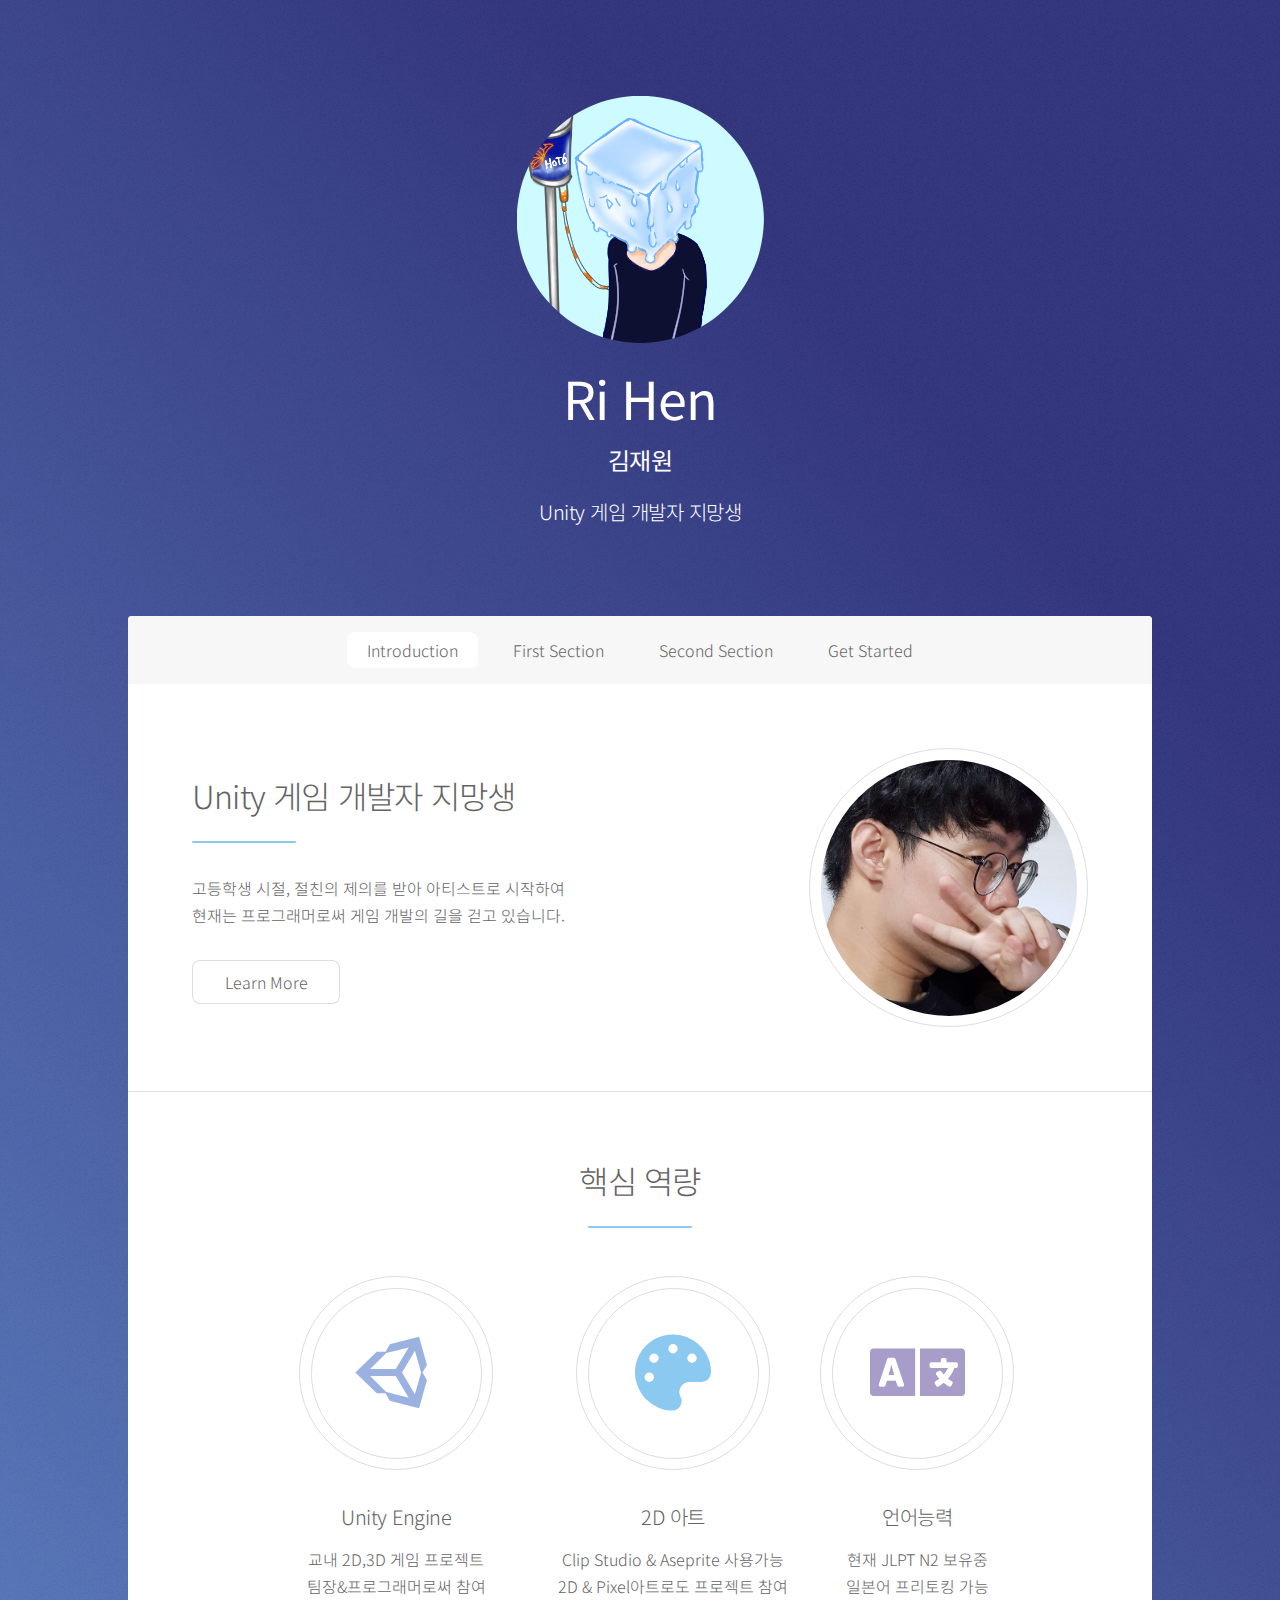
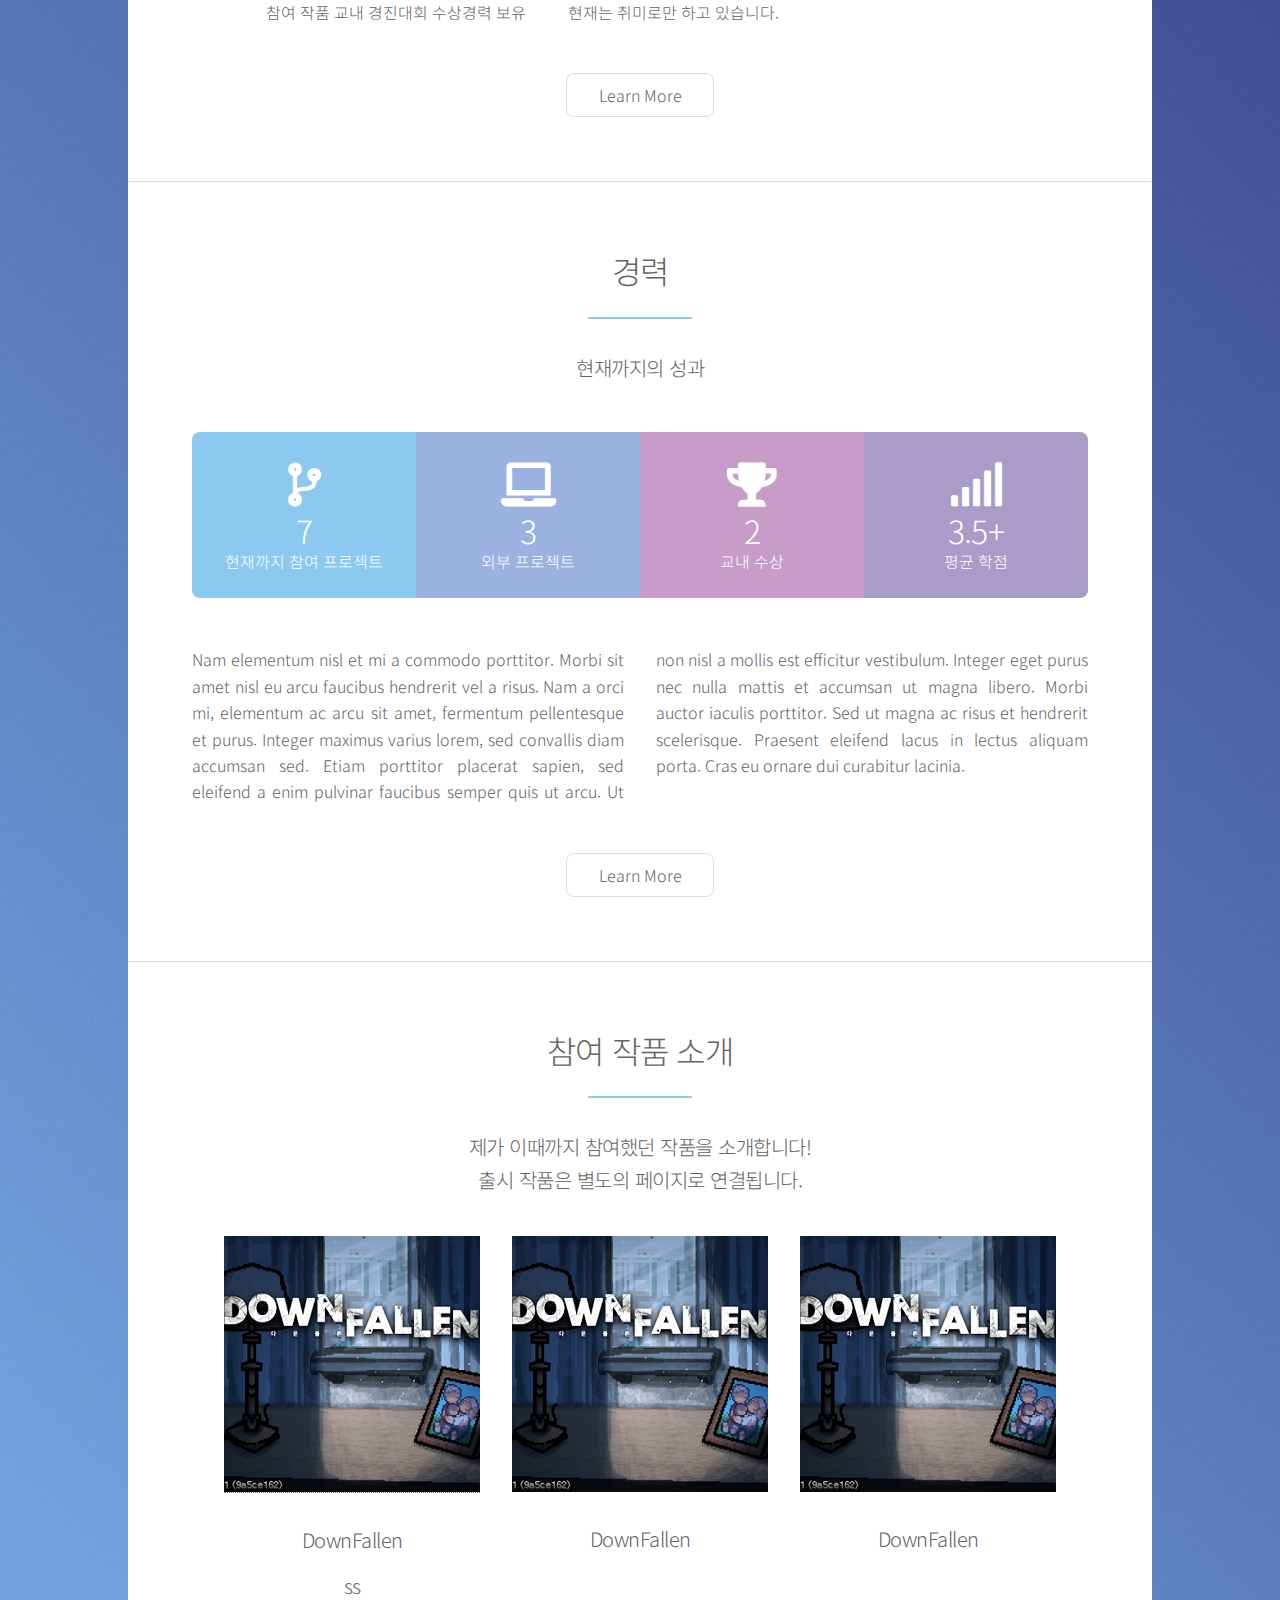
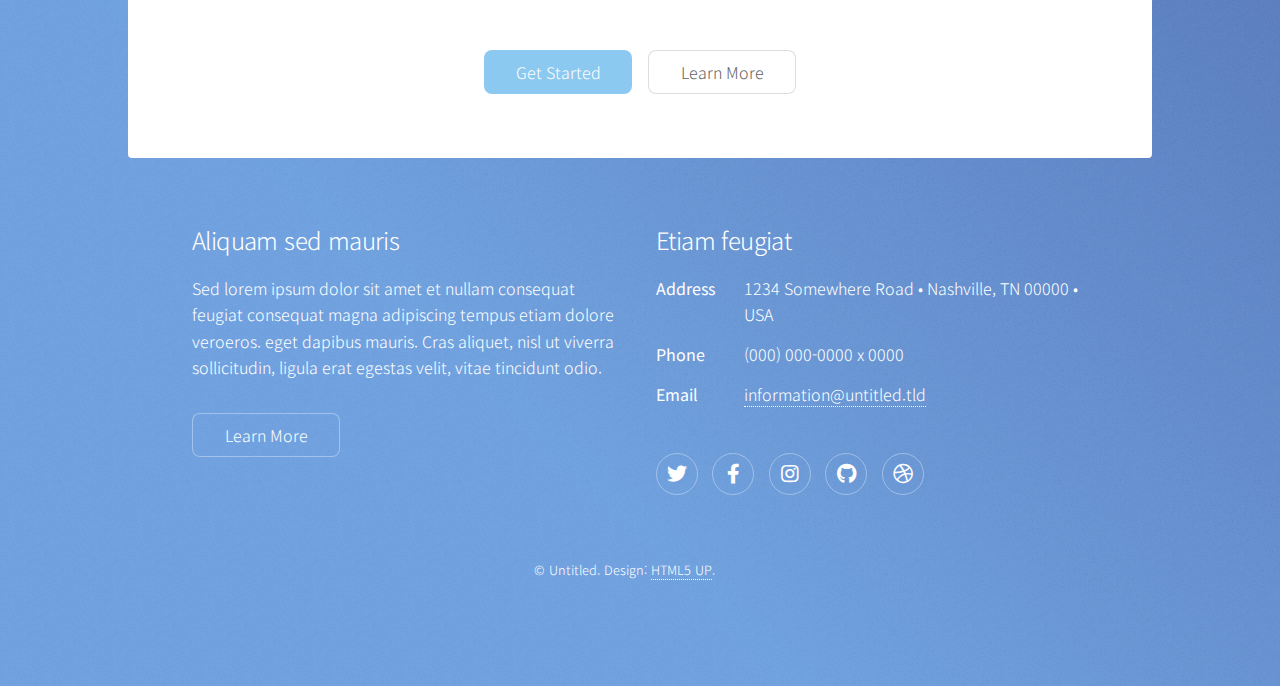
==== index.html @ 3f6deb83 "힘들었다!css 뜯기!" ====
<!DOCTYPE HTML>
<!--
	Stellar by HTML5 UP
	html5up.net | @ajlkn
	Free for personal and commercial use under the CCA 3.0 license (html5up.net/license)
-->
<html lang="ko">
	<head>
		<title>냉장고</title>
		<meta charset="utf-8" />
		<meta name="viewport" content="width=device-width, initial-scale=1, user-scalable=no" />
		<link rel="stylesheet" href="assets/css/main.css" />
		<style>
			
		</style>
		<noscript><link rel="stylesheet" href="assets/css/noscript.css" /></noscript>
	</head>
	<body class="is-preload">

		<!-- Wrapper -->
			<div id="wrapper">

				<!-- Header -->
					<header id="header" class="alt">
						<span class="logo"><img src="images/main_cycle.png" alt="" /></span>
						<h1><b>Ri Hen</b></h1>
						<h2><b>김재원</b></h2>
						<p>Unity 게임 개발자 지망생</p>
					</header>

				<!-- Nav -->
					<nav id="nav">
						<ul>
							<li><a href="#intro" class="active">Introduction</a></li>
							<li><a href="#first">First Section</a></li>
							<li><a href="#second">Second Section</a></li>
							<li><a href="#cta">Get Started</a></li>
						</ul>
					</nav>

				<!-- Main -->
					<div id="main">

						<!-- Introduction -->
							<section id="intro" class="main">
								<div class="spotlight">
									<div class="content">
										<header class="major">
											<h2>Unity 게임 개발자 지망생</h2>
										</header>
										<p>고등학생 시절, 절친의 제의를 받아 아티스트로 시작하여
											<br>현재는 프로그래머로써 게임 개발의 길을 걷고 있습니다.
										</p>
										<ul class="actions">
											<li><a href="generic.html" class="button">Learn More</a></li>
										</ul>
									</div>
									<span class="image"><img src="images/it's_me.jpg" alt="" /></span>
								</div>
							</section>

						<!-- First Section -->
							<section id="first" class="main special">
								<header class="major">
									<h2>핵심 역량</h2>
								</header>
								<ul class="features">
									<li>
										<span class="icon brands major style4 fa-unity"></span>
										<h3>Unity Engine</h3>
										<p>
											교내 2D,3D 게임 프로젝트
											<br>팀장&프로그래머로써 참여
											<br>참여 작품 교내 경진대회 수상경력 보유
										</p>
									</li>
									<li>
										<span class="icon solid major style5 fa-palette"></span>
										<h3>2D 아트</h3>
										<p>Clip Studio & Aseprite 사용가능
											<br>2D & Pixel아트로도 프로젝트 참여
											<br>현재는 취미로만 하고 있습니다.
										</p>
									</li>
									<li>
										<span class="icon solid major style3 fa-language"></span>
										<h3>언어능력</h3>
										<p>
											현재 JLPT N2 보유중
											<br>일본어 프리토킹 가능
										</p>
									</li>
								</ul>
								<footer class="major">
									<ul class="actions special">
										<li><a href="generic.html" class="button">Learn More</a></li>
									</ul>
								</footer>
							</section>

						<!-- Second Section -->
							<section id="second" class="main special">
								<header class="major">
									<h2>경력</h2>
									<p>
										현재까지의 성과
										<!-- TODO : 결과가 나올때마다 추가하기 -->
									</p>
								</header>
								<ul class="statistics">
									<li class="style5">
										<span class="icon solid fa-code-branch"></span>
										<strong>7</strong> 현재까지 참여 프로젝트
									</li>
									<li class="style4">
										<span class="icon solid fa-laptop"></span>
										<strong>3</strong> 외부 프로젝트
									</li>
									<li class="style2">
										<span class="icon solid fa-trophy"></span>
										<strong>2</strong>교내 수상<br>
									</li>
									<li class="style3">
										<span class="icon solid fa-signal"></span>
										<strong>3.5+</strong> 평균 학점
									</li>
									<!-- <li class="style5">
										<span class="icon fa-gem"></span>
										<strong>1,024</strong> Nullam
									</li> -->
								</ul>
								<p class="content">Nam elementum nisl et mi a commodo porttitor. Morbi sit amet nisl eu arcu faucibus hendrerit vel a risus. Nam a orci mi, elementum ac arcu sit amet, fermentum pellentesque et purus. Integer maximus varius lorem, sed convallis diam accumsan sed. Etiam porttitor placerat sapien, sed eleifend a enim pulvinar faucibus semper quis ut arcu. Ut non nisl a mollis est efficitur vestibulum. Integer eget purus nec nulla mattis et accumsan ut magna libero. Morbi auctor iaculis porttitor. Sed ut magna ac risus et hendrerit scelerisque. Praesent eleifend lacus in lectus aliquam porta. Cras eu ornare dui curabitur lacinia.</p>
								<footer class="major">
									<ul class="actions special">
										<li><a href="generic.html" class="button">Learn More</a></li>
									</ul>
								</footer>
							</section>

						<!-- Get Started -->
							<section id="cta" class="main special">
								<header class="major">
									<h2>참여 작품 소개</h2>
									<p>제가 이때까지 참여했던 작품을 소개합니다!<br />
										출시 작품은 별도의 페이지로 연결됩니다.
									</p>
									<ul class="features">
										<li>
											<span class="image spotlight"><a href="https://store.steampowered.com/app/2153920/DOWNFALLEN/"><img src="images/DownFallen.jpg" alt=""/></a></span>
											<h3>DownFallen</h3>
											<p>ss</p>
										</li>
										<li>
											<span class="image spotlight"><img src="images/DownFallen.jpg" alt="" /></span>
											<h3>DownFallen</h3>
										</li>
										<li>
											<span class="image spotlight"><img src="images/DownFallen.jpg" alt="" /></span>
											<h3>DownFallen</h3>
										</li>
									</ul>
								</header>
								<footer class="major">
									<ul class="actions special">
										<li><a href="generic.html" class="button primary">Get Started</a></li>
										<li><a href="generic.html" class="button">Learn More</a></li>
									</ul>
								</footer>
							</section>

					</div>

				<!-- Footer -->
					<footer id="footer">
						<section>
							<h2>Aliquam sed mauris</h2>
							<p>Sed lorem ipsum dolor sit amet et nullam consequat feugiat consequat magna adipiscing tempus etiam dolore veroeros. eget dapibus mauris. Cras aliquet, nisl ut viverra sollicitudin, ligula erat egestas velit, vitae tincidunt odio.</p>
							<ul class="actions">
								<li><a href="generic.html" class="button">Learn More</a></li>
							</ul>
						</section>
						<section>
							<h2>Etiam feugiat</h2>
							<dl class="alt">
								<dt>Address</dt>
								<dd>1234 Somewhere Road &bull; Nashville, TN 00000 &bull; USA</dd>
								<dt>Phone</dt>
								<dd>(000) 000-0000 x 0000</dd>
								<dt>Email</dt>
								<dd><a href="#">information@untitled.tld</a></dd>
							</dl>
							<ul class="icons">
								<li><a href="#" class="icon brands fa-twitter alt"><span class="label">Twitter</span></a></li>
								<li><a href="#" class="icon brands fa-facebook-f alt"><span class="label">Facebook</span></a></li>
								<li><a href="#" class="icon brands fa-instagram alt"><span class="label">Instagram</span></a></li>
								<li><a href="#" class="icon brands fa-github alt"><span class="label">GitHub</span></a></li>
								<li><a href="#" class="icon brands fa-dribbble alt"><span class="label">Dribbble</span></a></li>
							</ul>
						</section>
						<p class="copyright">&copy; Untitled. Design: <a href="https://html5up.net">HTML5 UP</a>.</p>
					</footer>

			</div>

		<!-- Scripts -->
			<script src="assets/js/jquery.min.js"></script>
			<script src="assets/js/jquery.scrollex.min.js"></script>
			<script src="assets/js/jquery.scrolly.min.js"></script>
			<script src="assets/js/browser.min.js"></script>
			<script src="assets/js/breakpoints.min.js"></script>
			<script src="assets/js/util.js"></script>
			<script src="assets/js/main.js"></script>

	</body>
</html>
---- assets/css/main.css ----
@import url(fontawesome-all.min.css);
@import url('https://fonts.googleapis.com/css2?family=Noto+Sans+KR:wght@300;400;600&display=swap');



/*
	Stellar by HTML5 UP
	html5up.net | @ajlkn
	Free for personal and commercial use under the CCA 3.0 license (html5up.net/license)
*/

html, body, div, span, applet, object,
iframe, h1, h2, h3, h4, h5, h6, p, blockquote,
pre, a, abbr, acronym, address, big, cite,
code, del, dfn, em, img, ins, kbd, q, s, samp,
small, strike, strong, sub, sup, tt, var, b,
u, i, center, dl, dt, dd, ol, ul, li, fieldset,
form, label, legend, table, caption, tbody,
tfoot, thead, tr, th, td, article, aside,
canvas, details, embed, figure, figcaption,
footer, header, hgroup, menu, nav, output, ruby,
section, summary, time, mark, audio, video {
	margin: 0;
	padding: 0;
	border: 0;
	font-size: 100%;
	font:600;
	vertical-align: baseline;}

article, aside, details, figcaption, figure,
footer, header, hgroup, menu, nav, section {
	display: block;}

body {
	line-height: 1;
}

ol, ul {
	list-style: none;
}

blockquote, q {
	quotes: none;
}

	blockquote:before, blockquote:after, q:before, q:after {
		content: '';
		content: none;
	}

table {
	border-collapse: collapse;
	border-spacing: 0;
}

body {
	-webkit-text-size-adjust: none;
}

mark {
	background-color: transparent;
	color: inherit;
}

input::-moz-focus-inner {
	border: 0;
	padding: 0;
}

input, select, textarea {
	-moz-appearance: none;
	-webkit-appearance: none;
	-ms-appearance: none;
	appearance: none;
}

/* Basic */

	@-ms-viewport {
		width: device-width;
	}

	body {
		-ms-overflow-style: scrollbar;
	}

	@media screen and (max-width: 480px) {

		html, body {
			min-width: 320px;
		}

	}

	html {
		box-sizing: border-box;
	}

	*, *:before, *:after {
		box-sizing: inherit;
	}

	body {
		background-color: #935d8c;
		background-image: url("images/overlay.png"), -moz-linear-gradient(45deg, #70a3e1 15%, #31337b 85%);
		background-image: url("images/overlay.png"), -webkit-linear-gradient(45deg, #70a3e1 15%, #31337b 85%);
		background-image: url("images/overlay.png"), -ms-linear-gradient(45deg, #70a3e1 15%, #31337b 85%);
		background-image: url("images/overlay.png"), linear-gradient(45deg, #70a3e1 15%, #31337b 85%);
	}

		body.is-preload *, body.is-preload *:before, body.is-preload *:after {
			-moz-animation: none !important;
			-webkit-animation: none !important;
			-ms-animation: none !important;
			animation: none !important;
			-moz-transition: none !important;
			-webkit-transition: none !important;
			-ms-transition: none !important;
			transition: none !important;
		}

/* Type */

	body {
		background-color: #9ec5f6;
		color: rgba(255, 255, 255, 1);
	}

	body, input, select, textarea {
		/* font-family: "Source Sans Pro", Helvetica, sans-serif; */
		font-family: 'Noto Sans KR', sans-serif;
		font-size: 17pt;
		font-weight: 300;
		line-height: 1.65;
	}

		@media screen and (max-width: 1680px) {

			body, input, select, textarea {
				font-size: 14pt;
			}

		}

		@media screen and (max-width: 1280px) {

			body, input, select, textarea {
				font-size: 12pt;
			}

		}

		@media screen and (max-width: 360px) {

			body, input, select, textarea {
				font-size: 11pt;
			}

		}

	a {
		-moz-transition: color 0.2s ease, border-bottom 0.2s ease;
		-webkit-transition: color 0.2s ease, border-bottom 0.2s ease;
		-ms-transition: color 0.2s ease, border-bottom 0.2s ease;
		transition: color 0.2s ease, border-bottom 0.2s ease;
		text-decoration: none;
		border-bottom: dotted 1px;
		color: inherit;
	}

		a:hover {
			border-bottom-color: transparent;
		}

	strong, b {
		font-weight: 400;
	}

	em, i {
		font-style: italic;
	}

	p {
		margin: 0 0 2em 0;
	}

		p.content {
			-moz-columns: 20em 2;
			-webkit-columns: 20em 2;
			-ms-columns: 20em 2;
			columns: 20em 2;
			-moz-column-gap: 2em;
			-webkit-column-gap: 2em;
			-ms-column-gap: 2em;
			column-gap: 2em;
			text-align: justify;
		}

	h1, h2, h3, h4, h5, h6 {
		font-weight: 300;
		line-height: 1.5;
		margin: 0 0 0.7em 0;
		letter-spacing: -0.025em;
	}

		h1 a, h2 a, h3 a, h4 a, h5 a, h6 a {
			color: inherit;
			text-decoration: none;
		}

	h1 {
		font-size: 2.5em;
		line-height: 1.2;
	}

	h2 {
		font-size: 1.5em;
	}

	h3 {
		font-size: 1.25em;
	}

	h4 {
		font-size: 1.1em;
	}

	h5 {
		font-size: 0.9em;
	}

	h6 {
		font-size: 0.7em;
	}

	@media screen and (max-width: 736px) {

		h1 {
			font-size: 2em;
		}

	}

	sub {
		font-size: 0.8em;
		position: relative;
		top: 0.5em;
	}

	sup {
		font-size: 0.8em;
		position: relative;
		top: -0.5em;
	}

	blockquote {
		border-left: solid 4px;
		font-style: italic;
		margin: 0 0 2em 0;
		padding: 0.5em 0 0.5em 2em;
	}

	code {
		border-radius: 8px;
		border: solid 1px;
		font-family: "Courier New", monospace;
		font-size: 0.9em;
		margin: 0 0.25em;
		padding: 0.25em 0.65em;
	}

	pre {
		-webkit-overflow-scrolling: touch;
		font-family: "Courier New", monospace;
		font-size: 0.9em;
		margin: 0 0 2em 0;
	}

		pre code {
			display: block;
			line-height: 1.75;
			padding: 1em 1.5em;
			overflow-x: auto;
		}

	hr {
		border: 0;
		border-bottom: solid 1px;
		margin: 2em 0;
	}

		hr.major {
			margin: 3em 0;
		}

	.align-left {
		text-align: left;
	}

	.align-center {
		text-align: center;
	}

	.align-right {
		text-align: right;
	}

	input, select, textarea {
		color: #ffffff;
	}

	a:hover {
		color: #ffffff;
	}

	strong, b {
		color: #ffffff;
	}

	h1, h2, h3, h4, h5, h6 {
		color: #ffffff;
	}

	blockquote {
		border-left-color: rgba(255, 255, 255, 0.35);
	}

	code {
		background: rgba(255, 255, 255, 0.075);
		border-color: rgba(255, 255, 255, 0.35);
	}

	hr {
		border-bottom-color: rgba(255, 255, 255, 0.35);
	}

/* Row */

	.row {
		display: flex;
		flex-wrap: wrap;
		box-sizing: border-box;
		align-items: stretch;
	}

		.row > * {
			box-sizing: border-box;
		}

		.row.gtr-uniform > * > :last-child {
			margin-bottom: 0;
		}

		.row.aln-left {
			justify-content: flex-start;
		}

		.row.aln-center {
			justify-content: center;
		}

		.row.aln-right {
			justify-content: flex-end;
		}

		.row.aln-top {
			align-items: flex-start;
		}

		.row.aln-middle {
			align-items: center;
		}

		.row.aln-bottom {
			align-items: flex-end;
		}

		.row > .imp {
			order: -1;
		}

		.row > .col-1 {
			width: 8.33333%;
		}

		.row > .off-1 {
			margin-left: 8.33333%;
		}

		.row > .col-2 {
			width: 16.66667%;
		}

		.row > .off-2 {
			margin-left: 16.66667%;
		}

		.row > .col-3 {
			width: 25%;
		}

		.row > .off-3 {
			margin-left: 25%;
		}

		.row > .col-4 {
			width: 33.33333%;
		}

		.row > .off-4 {
			margin-left: 33.33333%;
		}

		.row > .col-5 {
			width: 41.66667%;
		}

		.row > .off-5 {
			margin-left: 41.66667%;
		}

		.row > .col-6 {
			width: 50%;
		}

		.row > .off-6 {
			margin-left: 50%;
		}

		.row > .col-7 {
			width: 58.33333%;
		}

		.row > .off-7 {
			margin-left: 58.33333%;
		}

		.row > .col-8 {
			width: 66.66667%;
		}

		.row > .off-8 {
			margin-left: 66.66667%;
		}

		.row > .col-9 {
			width: 75%;
		}

		.row > .off-9 {
			margin-left: 75%;
		}

		.row > .col-10 {
			width: 83.33333%;
		}

		.row > .off-10 {
			margin-left: 83.33333%;
		}

		.row > .col-11 {
			width: 91.66667%;
		}

		.row > .off-11 {
			margin-left: 91.66667%;
		}

		.row > .col-12 {
			width: 100%;
		}

		.row > .off-12 {
			margin-left: 100%;
		}

		.row.gtr-0 {
			margin-top: 0;
			margin-left: 0em;
		}

			.row.gtr-0 > * {
				padding: 0 0 0 0em;
			}

			.row.gtr-0.gtr-uniform {
				margin-top: 0em;
			}

				.row.gtr-0.gtr-uniform > * {
					padding-top: 0em;
				}

		.row.gtr-25 {
			margin-top: 0;
			margin-left: -0.375em;
		}

			.row.gtr-25 > * {
				padding: 0 0 0 0.375em;
			}

			.row.gtr-25.gtr-uniform {
				margin-top: -0.375em;
			}

				.row.gtr-25.gtr-uniform > * {
					padding-top: 0.375em;
				}

		.row.gtr-50 {
			margin-top: 0;
			margin-left: -0.75em;
		}

			.row.gtr-50 > * {
				padding: 0 0 0 0.75em;
			}

			.row.gtr-50.gtr-uniform {
				margin-top: -0.75em;
			}

				.row.gtr-50.gtr-uniform > * {
					padding-top: 0.75em;
				}

		.row {
			margin-top: 0;
			margin-left: -1.5em;
		}

			.row > * {
				padding: 0 0 0 1.5em;
			}

			.row.gtr-uniform {
				margin-top: -1.5em;
			}

				.row.gtr-uniform > * {
					padding-top: 1.5em;
				}

		.row.gtr-150 {
			margin-top: 0;
			margin-left: -2.25em;
		}

			.row.gtr-150 > * {
				padding: 0 0 0 2.25em;
			}

			.row.gtr-150.gtr-uniform {
				margin-top: -2.25em;
			}

				.row.gtr-150.gtr-uniform > * {
					padding-top: 2.25em;
				}

		.row.gtr-200 {
			margin-top: 0;
			margin-left: -3em;
		}

			.row.gtr-200 > * {
				padding: 0 0 0 3em;
			}

			.row.gtr-200.gtr-uniform {
				margin-top: -3em;
			}

				.row.gtr-200.gtr-uniform > * {
					padding-top: 3em;
				}

		@media screen and (max-width: 1680px) {

			.row {
				display: flex;
				flex-wrap: wrap;
				box-sizing: border-box;
				align-items: stretch;
			}

				.row > * {
					box-sizing: border-box;
				}

				.row.gtr-uniform > * > :last-child {
					margin-bottom: 0;
				}

				.row.aln-left {
					justify-content: flex-start;
				}

				.row.aln-center {
					justify-content: center;
				}

				.row.aln-right {
					justify-content: flex-end;
				}

				.row.aln-top {
					align-items: flex-start;
				}

				.row.aln-middle {
					align-items: center;
				}

				.row.aln-bottom {
					align-items: flex-end;
				}

				.row > .imp-xlarge {
					order: -1;
				}

				.row > .col-1-xlarge {
					width: 8.33333%;
				}

				.row > .off-1-xlarge {
					margin-left: 8.33333%;
				}

				.row > .col-2-xlarge {
					width: 16.66667%;
				}

				.row > .off-2-xlarge {
					margin-left: 16.66667%;
				}

				.row > .col-3-xlarge {
					width: 25%;
				}

				.row > .off-3-xlarge {
					margin-left: 25%;
				}

				.row > .col-4-xlarge {
					width: 33.33333%;
				}

				.row > .off-4-xlarge {
					margin-left: 33.33333%;
				}

				.row > .col-5-xlarge {
					width: 41.66667%;
				}

				.row > .off-5-xlarge {
					margin-left: 41.66667%;
				}

				.row > .col-6-xlarge {
					width: 50%;
				}

				.row > .off-6-xlarge {
					margin-left: 50%;
				}

				.row > .col-7-xlarge {
					width: 58.33333%;
				}

				.row > .off-7-xlarge {
					margin-left: 58.33333%;
				}

				.row > .col-8-xlarge {
					width: 66.66667%;
				}

				.row > .off-8-xlarge {
					margin-left: 66.66667%;
				}

				.row > .col-9-xlarge {
					width: 75%;
				}

				.row > .off-9-xlarge {
					margin-left: 75%;
				}

				.row > .col-10-xlarge {
					width: 83.33333%;
				}

				.row > .off-10-xlarge {
					margin-left: 83.33333%;
				}

				.row > .col-11-xlarge {
					width: 91.66667%;
				}

				.row > .off-11-xlarge {
					margin-left: 91.66667%;
				}

				.row > .col-12-xlarge {
					width: 100%;
				}

				.row > .off-12-xlarge {
					margin-left: 100%;
				}

				.row.gtr-0 {
					margin-top: 0;
					margin-left: 0em;
				}

					.row.gtr-0 > * {
						padding: 0 0 0 0em;
					}

					.row.gtr-0.gtr-uniform {
						margin-top: 0em;
					}

						.row.gtr-0.gtr-uniform > * {
							padding-top: 0em;
						}

				.row.gtr-25 {
					margin-top: 0;
					margin-left: -0.375em;
				}

					.row.gtr-25 > * {
						padding: 0 0 0 0.375em;
					}

					.row.gtr-25.gtr-uniform {
						margin-top: -0.375em;
					}

						.row.gtr-25.gtr-uniform > * {
							padding-top: 0.375em;
						}

				.row.gtr-50 {
					margin-top: 0;
					margin-left: -0.75em;
				}

					.row.gtr-50 > * {
						padding: 0 0 0 0.75em;
					}

					.row.gtr-50.gtr-uniform {
						margin-top: -0.75em;
					}

						.row.gtr-50.gtr-uniform > * {
							padding-top: 0.75em;
						}

				.row {
					margin-top: 0;
					margin-left: -1.5em;
				}

					.row > * {
						padding: 0 0 0 1.5em;
					}

					.row.gtr-uniform {
						margin-top: -1.5em;
					}

						.row.gtr-uniform > * {
							padding-top: 1.5em;
						}

				.row.gtr-150 {
					margin-top: 0;
					margin-left: -2.25em;
				}

					.row.gtr-150 > * {
						padding: 0 0 0 2.25em;
					}

					.row.gtr-150.gtr-uniform {
						margin-top: -2.25em;
					}

						.row.gtr-150.gtr-uniform > * {
							padding-top: 2.25em;
						}

				.row.gtr-200 {
					margin-top: 0;
					margin-left: -3em;
				}

					.row.gtr-200 > * {
						padding: 0 0 0 3em;
					}

					.row.gtr-200.gtr-uniform {
						margin-top: -3em;
					}

						.row.gtr-200.gtr-uniform > * {
							padding-top: 3em;
						}

		}

		@media screen and (max-width: 1280px) {

			.row {
				display: flex;
				flex-wrap: wrap;
				box-sizing: border-box;
				align-items: stretch;
			}

				.row > * {
					box-sizing: border-box;
				}

				.row.gtr-uniform > * > :last-child {
					margin-bottom: 0;
				}

				.row.aln-left {
					justify-content: flex-start;
				}

				.row.aln-center {
					justify-content: center;
				}

				.row.aln-right {
					justify-content: flex-end;
				}

				.row.aln-top {
					align-items: flex-start;
				}

				.row.aln-middle {
					align-items: center;
				}

				.row.aln-bottom {
					align-items: flex-end;
				}

				.row > .imp-large {
					order: -1;
				}

				.row > .col-1-large {
					width: 8.33333%;
				}

				.row > .off-1-large {
					margin-left: 8.33333%;
				}

				.row > .col-2-large {
					width: 16.66667%;
				}

				.row > .off-2-large {
					margin-left: 16.66667%;
				}

				.row > .col-3-large {
					width: 25%;
				}

				.row > .off-3-large {
					margin-left: 25%;
				}

				.row > .col-4-large {
					width: 33.33333%;
				}

				.row > .off-4-large {
					margin-left: 33.33333%;
				}

				.row > .col-5-large {
					width: 41.66667%;
				}

				.row > .off-5-large {
					margin-left: 41.66667%;
				}

				.row > .col-6-large {
					width: 50%;
				}

				.row > .off-6-large {
					margin-left: 50%;
				}

				.row > .col-7-large {
					width: 58.33333%;
				}

				.row > .off-7-large {
					margin-left: 58.33333%;
				}

				.row > .col-8-large {
					width: 66.66667%;
				}

				.row > .off-8-large {
					margin-left: 66.66667%;
				}

				.row > .col-9-large {
					width: 75%;
				}

				.row > .off-9-large {
					margin-left: 75%;
				}

				.row > .col-10-large {
					width: 83.33333%;
				}

				.row > .off-10-large {
					margin-left: 83.33333%;
				}

				.row > .col-11-large {
					width: 91.66667%;
				}

				.row > .off-11-large {
					margin-left: 91.66667%;
				}

				.row > .col-12-large {
					width: 100%;
				}

				.row > .off-12-large {
					margin-left: 100%;
				}

				.row.gtr-0 {
					margin-top: 0;
					margin-left: 0em;
				}

					.row.gtr-0 > * {
						padding: 0 0 0 0em;
					}

					.row.gtr-0.gtr-uniform {
						margin-top: 0em;
					}

						.row.gtr-0.gtr-uniform > * {
							padding-top: 0em;
						}

				.row.gtr-25 {
					margin-top: 0;
					margin-left: -0.375em;
				}

					.row.gtr-25 > * {
						padding: 0 0 0 0.375em;
					}

					.row.gtr-25.gtr-uniform {
						margin-top: -0.375em;
					}

						.row.gtr-25.gtr-uniform > * {
							padding-top: 0.375em;
						}

				.row.gtr-50 {
					margin-top: 0;
					margin-left: -0.75em;
				}

					.row.gtr-50 > * {
						padding: 0 0 0 0.75em;
					}

					.row.gtr-50.gtr-uniform {
						margin-top: -0.75em;
					}

						.row.gtr-50.gtr-uniform > * {
							padding-top: 0.75em;
						}

				.row {
					margin-top: 0;
					margin-left: -1.5em;
				}

					.row > * {
						padding: 0 0 0 1.5em;
					}

					.row.gtr-uniform {
						margin-top: -1.5em;
					}

						.row.gtr-uniform > * {
							padding-top: 1.5em;
						}

				.row.gtr-150 {
					margin-top: 0;
					margin-left: -2.25em;
				}

					.row.gtr-150 > * {
						padding: 0 0 0 2.25em;
					}

					.row.gtr-150.gtr-uniform {
						margin-top: -2.25em;
					}

						.row.gtr-150.gtr-uniform > * {
							padding-top: 2.25em;
						}

				.row.gtr-200 {
					margin-top: 0;
					margin-left: -3em;
				}

					.row.gtr-200 > * {
						padding: 0 0 0 3em;
					}

					.row.gtr-200.gtr-uniform {
						margin-top: -3em;
					}

						.row.gtr-200.gtr-uniform > * {
							padding-top: 3em;
						}

		}

		@media screen and (max-width: 980px) {

			.row {
				display: flex;
				flex-wrap: wrap;
				box-sizing: border-box;
				align-items: stretch;
			}

				.row > * {
					box-sizing: border-box;
				}

				.row.gtr-uniform > * > :last-child {
					margin-bottom: 0;
				}

				.row.aln-left {
					justify-content: flex-start;
				}

				.row.aln-center {
					justify-content: center;
				}

				.row.aln-right {
					justify-content: flex-end;
				}

				.row.aln-top {
					align-items: flex-start;
				}

				.row.aln-middle {
					align-items: center;
				}

				.row.aln-bottom {
					align-items: flex-end;
				}

				.row > .imp-medium {
					order: -1;
				}

				.row > .col-1-medium {
					width: 8.33333%;
				}

				.row > .off-1-medium {
					margin-left: 8.33333%;
				}

				.row > .col-2-medium {
					width: 16.66667%;
				}

				.row > .off-2-medium {
					margin-left: 16.66667%;
				}

				.row > .col-3-medium {
					width: 25%;
				}

				.row > .off-3-medium {
					margin-left: 25%;
				}

				.row > .col-4-medium {
					width: 33.33333%;
				}

				.row > .off-4-medium {
					margin-left: 33.33333%;
				}

				.row > .col-5-medium {
					width: 41.66667%;
				}

				.row > .off-5-medium {
					margin-left: 41.66667%;
				}

				.row > .col-6-medium {
					width: 50%;
				}

				.row > .off-6-medium {
					margin-left: 50%;
				}

				.row > .col-7-medium {
					width: 58.33333%;
				}

				.row > .off-7-medium {
					margin-left: 58.33333%;
				}

				.row > .col-8-medium {
					width: 66.66667%;
				}

				.row > .off-8-medium {
					margin-left: 66.66667%;
				}

				.row > .col-9-medium {
					width: 75%;
				}

				.row > .off-9-medium {
					margin-left: 75%;
				}

				.row > .col-10-medium {
					width: 83.33333%;
				}

				.row > .off-10-medium {
					margin-left: 83.33333%;
				}

				.row > .col-11-medium {
					width: 91.66667%;
				}

				.row > .off-11-medium {
					margin-left: 91.66667%;
				}

				.row > .col-12-medium {
					width: 100%;
				}

				.row > .off-12-medium {
					margin-left: 100%;
				}

				.row.gtr-0 {
					margin-top: 0;
					margin-left: 0em;
				}

					.row.gtr-0 > * {
						padding: 0 0 0 0em;
					}

					.row.gtr-0.gtr-uniform {
						margin-top: 0em;
					}

						.row.gtr-0.gtr-uniform > * {
							padding-top: 0em;
						}

				.row.gtr-25 {
					margin-top: 0;
					margin-left: -0.375em;
				}

					.row.gtr-25 > * {
						padding: 0 0 0 0.375em;
					}

					.row.gtr-25.gtr-uniform {
						margin-top: -0.375em;
					}

						.row.gtr-25.gtr-uniform > * {
							padding-top: 0.375em;
						}

				.row.gtr-50 {
					margin-top: 0;
					margin-left: -0.75em;
				}

					.row.gtr-50 > * {
						padding: 0 0 0 0.75em;
					}

					.row.gtr-50.gtr-uniform {
						margin-top: -0.75em;
					}

						.row.gtr-50.gtr-uniform > * {
							padding-top: 0.75em;
						}

				.row {
					margin-top: 0;
					margin-left: -1.5em;
				}

					.row > * {
						padding: 0 0 0 1.5em;
					}

					.row.gtr-uniform {
						margin-top: -1.5em;
					}

						.row.gtr-uniform > * {
							padding-top: 1.5em;
						}

				.row.gtr-150 {
					margin-top: 0;
					margin-left: -2.25em;
				}

					.row.gtr-150 > * {
						padding: 0 0 0 2.25em;
					}

					.row.gtr-150.gtr-uniform {
						margin-top: -2.25em;
					}

						.row.gtr-150.gtr-uniform > * {
							padding-top: 2.25em;
						}

				.row.gtr-200 {
					margin-top: 0;
					margin-left: -3em;
				}

					.row.gtr-200 > * {
						padding: 0 0 0 3em;
					}

					.row.gtr-200.gtr-uniform {
						margin-top: -3em;
					}

						.row.gtr-200.gtr-uniform > * {
							padding-top: 3em;
						}

		}

		@media screen and (max-width: 736px) {

			.row {
				display: flex;
				flex-wrap: wrap;
				box-sizing: border-box;
				align-items: stretch;
			}

				.row > * {
					box-sizing: border-box;
				}

				.row.gtr-uniform > * > :last-child {
					margin-bottom: 0;
				}

				.row.aln-left {
					justify-content: flex-start;
				}

				.row.aln-center {
					justify-content: center;
				}

				.row.aln-right {
					justify-content: flex-end;
				}

				.row.aln-top {
					align-items: flex-start;
				}

				.row.aln-middle {
					align-items: center;
				}

				.row.aln-bottom {
					align-items: flex-end;
				}

				.row > .imp-small {
					order: -1;
				}

				.row > .col-1-small {
					width: 8.33333%;
				}

				.row > .off-1-small {
					margin-left: 8.33333%;
				}

				.row > .col-2-small {
					width: 16.66667%;
				}

				.row > .off-2-small {
					margin-left: 16.66667%;
				}

				.row > .col-3-small {
					width: 25%;
				}

				.row > .off-3-small {
					margin-left: 25%;
				}

				.row > .col-4-small {
					width: 33.33333%;
				}

				.row > .off-4-small {
					margin-left: 33.33333%;
				}

				.row > .col-5-small {
					width: 41.66667%;
				}

				.row > .off-5-small {
					margin-left: 41.66667%;
				}

				.row > .col-6-small {
					width: 50%;
				}

				.row > .off-6-small {
					margin-left: 50%;
				}

				.row > .col-7-small {
					width: 58.33333%;
				}

				.row > .off-7-small {
					margin-left: 58.33333%;
				}

				.row > .col-8-small {
					width: 66.66667%;
				}

				.row > .off-8-small {
					margin-left: 66.66667%;
				}

				.row > .col-9-small {
					width: 75%;
				}

				.row > .off-9-small {
					margin-left: 75%;
				}

				.row > .col-10-small {
					width: 83.33333%;
				}

				.row > .off-10-small {
					margin-left: 83.33333%;
				}

				.row > .col-11-small {
					width: 91.66667%;
				}

				.row > .off-11-small {
					margin-left: 91.66667%;
				}

				.row > .col-12-small {
					width: 100%;
				}

				.row > .off-12-small {
					margin-left: 100%;
				}

				.row.gtr-0 {
					margin-top: 0;
					margin-left: 0em;
				}

					.row.gtr-0 > * {
						padding: 0 0 0 0em;
					}

					.row.gtr-0.gtr-uniform {
						margin-top: 0em;
					}

						.row.gtr-0.gtr-uniform > * {
							padding-top: 0em;
						}

				.row.gtr-25 {
					margin-top: 0;
					margin-left: -0.25em;
				}

					.row.gtr-25 > * {
						padding: 0 0 0 0.25em;
					}

					.row.gtr-25.gtr-uniform {
						margin-top: -0.25em;
					}

						.row.gtr-25.gtr-uniform > * {
							padding-top: 0.25em;
						}

				.row.gtr-50 {
					margin-top: 0;
					margin-left: -0.5em;
				}

					.row.gtr-50 > * {
						padding: 0 0 0 0.5em;
					}

					.row.gtr-50.gtr-uniform {
						margin-top: -0.5em;
					}

						.row.gtr-50.gtr-uniform > * {
							padding-top: 0.5em;
						}

				.row {
					margin-top: 0;
					margin-left: -1em;
				}

					.row > * {
						padding: 0 0 0 1em;
					}

					.row.gtr-uniform {
						margin-top: -1em;
					}

						.row.gtr-uniform > * {
							padding-top: 1em;
						}

				.row.gtr-150 {
					margin-top: 0;
					margin-left: -1.5em;
				}

					.row.gtr-150 > * {
						padding: 0 0 0 1.5em;
					}

					.row.gtr-150.gtr-uniform {
						margin-top: -1.5em;
					}

						.row.gtr-150.gtr-uniform > * {
							padding-top: 1.5em;
						}

				.row.gtr-200 {
					margin-top: 0;
					margin-left: -2em;
				}

					.row.gtr-200 > * {
						padding: 0 0 0 2em;
					}

					.row.gtr-200.gtr-uniform {
						margin-top: -2em;
					}

						.row.gtr-200.gtr-uniform > * {
							padding-top: 2em;
						}

		}

		@media screen and (max-width: 480px) {

			.row {
				display: flex;
				flex-wrap: wrap;
				box-sizing: border-box;
				align-items: stretch;
			}

				.row > * {
					box-sizing: border-box;
				}

				.row.gtr-uniform > * > :last-child {
					margin-bottom: 0;
				}

				.row.aln-left {
					justify-content: flex-start;
				}

				.row.aln-center {
					justify-content: center;
				}

				.row.aln-right {
					justify-content: flex-end;
				}

				.row.aln-top {
					align-items: flex-start;
				}

				.row.aln-middle {
					align-items: center;
				}

				.row.aln-bottom {
					align-items: flex-end;
				}

				.row > .imp-xsmall {
					order: -1;
				}

				.row > .col-1-xsmall {
					width: 8.33333%;
				}

				.row > .off-1-xsmall {
					margin-left: 8.33333%;
				}

				.row > .col-2-xsmall {
					width: 16.66667%;
				}

				.row > .off-2-xsmall {
					margin-left: 16.66667%;
				}

				.row > .col-3-xsmall {
					width: 25%;
				}

				.row > .off-3-xsmall {
					margin-left: 25%;
				}

				.row > .col-4-xsmall {
					width: 33.33333%;
				}

				.row > .off-4-xsmall {
					margin-left: 33.33333%;
				}

				.row > .col-5-xsmall {
					width: 41.66667%;
				}

				.row > .off-5-xsmall {
					margin-left: 41.66667%;
				}

				.row > .col-6-xsmall {
					width: 50%;
				}

				.row > .off-6-xsmall {
					margin-left: 50%;
				}

				.row > .col-7-xsmall {
					width: 58.33333%;
				}

				.row > .off-7-xsmall {
					margin-left: 58.33333%;
				}

				.row > .col-8-xsmall {
					width: 66.66667%;
				}

				.row > .off-8-xsmall {
					margin-left: 66.66667%;
				}

				.row > .col-9-xsmall {
					width: 75%;
				}

				.row > .off-9-xsmall {
					margin-left: 75%;
				}

				.row > .col-10-xsmall {
					width: 83.33333%;
				}

				.row > .off-10-xsmall {
					margin-left: 83.33333%;
				}

				.row > .col-11-xsmall {
					width: 91.66667%;
				}

				.row > .off-11-xsmall {
					margin-left: 91.66667%;
				}

				.row > .col-12-xsmall {
					width: 100%;
				}

				.row > .off-12-xsmall {
					margin-left: 100%;
				}

				.row.gtr-0 {
					margin-top: 0;
					margin-left: 0em;
				}

					.row.gtr-0 > * {
						padding: 0 0 0 0em;
					}

					.row.gtr-0.gtr-uniform {
						margin-top: 0em;
					}

						.row.gtr-0.gtr-uniform > * {
							padding-top: 0em;
						}

				.row.gtr-25 {
					margin-top: 0;
					margin-left: -0.3125em;
				}

					.row.gtr-25 > * {
						padding: 0 0 0 0.3125em;
					}

					.row.gtr-25.gtr-uniform {
						margin-top: -0.3125em;
					}

						.row.gtr-25.gtr-uniform > * {
							padding-top: 0.3125em;
						}

				.row.gtr-50 {
					margin-top: 0;
					margin-left: -0.625em;
				}

					.row.gtr-50 > * {
						padding: 0 0 0 0.625em;
					}

					.row.gtr-50.gtr-uniform {
						margin-top: -0.625em;
					}

						.row.gtr-50.gtr-uniform > * {
							padding-top: 0.625em;
						}

				.row {
					margin-top: 0;
					margin-left: -1.25em;
				}

					.row > * {
						padding: 0 0 0 1.25em;
					}

					.row.gtr-uniform {
						margin-top: -1.25em;
					}

						.row.gtr-uniform > * {
							padding-top: 1.25em;
						}

				.row.gtr-150 {
					margin-top: 0;
					margin-left: -1.875em;
				}

					.row.gtr-150 > * {
						padding: 0 0 0 1.875em;
					}

					.row.gtr-150.gtr-uniform {
						margin-top: -1.875em;
					}

						.row.gtr-150.gtr-uniform > * {
							padding-top: 1.875em;
						}

				.row.gtr-200 {
					margin-top: 0;
					margin-left: -2.5em;
				}

					.row.gtr-200 > * {
						padding: 0 0 0 2.5em;
					}

					.row.gtr-200.gtr-uniform {
						margin-top: -2.5em;
					}

						.row.gtr-200.gtr-uniform > * {
							padding-top: 2.5em;
						}

		}

/* Box */

	.box {
		border-radius: 8px;
		border: solid;
		margin-bottom: 2em;
		padding: 1.5em;
	}

		.box > :last-child,
		.box > :last-child > :last-child,
		.box > :last-child > :last-child > :last-child {
			margin-bottom: 0;
		}

		.box.alt {
			border: 0;
			border-radius: 0;
			padding: 0;
		}

	.box {
		border-color: rgba(255, 255, 255, 0.35);
	}

/* Button */

	input[type="submit"],
	input[type="reset"],
	input[type="button"],
	button,
	.button {
		-moz-appearance: none;
		-webkit-appearance: none;
		-ms-appearance: none;
		appearance: none;
		-moz-transition: background-color 0.2s ease-in-out, color 0.2s ease-in-out;
		-webkit-transition: background-color 0.2s ease-in-out, color 0.2s ease-in-out;
		-ms-transition: background-color 0.2s ease-in-out, color 0.2s ease-in-out;
		transition: background-color 0.2s ease-in-out, color 0.2s ease-in-out;
		border-radius: 8px;
		border: 0;
		cursor: pointer;
		display: inline-block;
		font-weight: 300;
		height: 2.75em;
		line-height: 2.75em;
		min-width: 9.25em;
		padding: 0 1.5em;
		text-align: center;
		text-decoration: none;
		white-space: nowrap;
	}

		input[type="submit"].icon,
		input[type="reset"].icon,
		input[type="button"].icon,
		button.icon,
		.button.icon {
			padding-left: 1.35em;
		}

			input[type="submit"].icon:before,
			input[type="reset"].icon:before,
			input[type="button"].icon:before,
			button.icon:before,
			.button.icon:before {
				margin-right: 0.5em;
			}

		input[type="submit"].fit,
		input[type="reset"].fit,
		input[type="button"].fit,
		button.fit,
		.button.fit {
			width: 100%;
		}

		input[type="submit"].small,
		input[type="reset"].small,
		input[type="button"].small,
		button.small,
		.button.small {
			font-size: 0.8em;
		}

		input[type="submit"].large,
		input[type="reset"].large,
		input[type="button"].large,
		button.large,
		.button.large {
			font-size: 1.35em;
		}

		input[type="submit"].disabled, input[type="submit"]:disabled,
		input[type="reset"].disabled,
		input[type="reset"]:disabled,
		input[type="button"].disabled,
		input[type="button"]:disabled,
		button.disabled,
		button:disabled,
		.button.disabled,
		.button:disabled {
			pointer-events: none;
			opacity: 0.25;
		}

		@media screen and (max-width: 736px) {

			input[type="submit"],
			input[type="reset"],
			input[type="button"],
			button,
			.button {
				min-width: 0;
			}

		}

	input[type="submit"],
	input[type="reset"],
	input[type="button"],
	button,
	.button {
		background-color: transparent;
		box-shadow: inset 0 0 0 1px rgba(255, 255, 255, 0.35);
		color: #ffffff !important;
	}

		input[type="submit"]:hover,
		input[type="reset"]:hover,
		input[type="button"]:hover,
		button:hover,
		.button:hover {
			background-color: rgba(255, 255, 255, 0.075);
		}

		input[type="submit"]:active,
		input[type="reset"]:active,
		input[type="button"]:active,
		button:active,
		.button:active {
			background-color: rgba(255, 255, 255, 0.2);
		}

		input[type="submit"].icon:before,
		input[type="reset"].icon:before,
		input[type="button"].icon:before,
		button.icon:before,
		.button.icon:before {
			color: rgba(255, 255, 255, 0.5);
		}

		input[type="submit"].primary,
		input[type="reset"].primary,
		input[type="button"].primary,
		button.primary,
		.button.primary {
			background-color: #8cc9f0;
			color: #ffffff !important;
			box-shadow: none;
		}

			input[type="submit"].primary:hover,
			input[type="reset"].primary:hover,
			input[type="button"].primary:hover,
			button.primary:hover,
			.button.primary:hover {
				background-color: #9acff2;
			}

			input[type="submit"].primary:active,
			input[type="reset"].primary:active,
			input[type="button"].primary:active,
			button.primary:active,
			.button.primary:active {
				background-color: #7ec3ee;
			}

			input[type="submit"].primary.icon:before,
			input[type="reset"].primary.icon:before,
			input[type="button"].primary.icon:before,
			button.primary.icon:before,
			.button.primary.icon:before {
				color: #ffffff !important;
			}

/* Form */

	form {
		margin: 0 0 2em 0;
	}

	label {
		display: block;
		font-size: 0.9em;
		font-weight: 400;
		margin: 0 0 1em 0;
	}

	input[type="text"],
	input[type="password"],
	input[type="email"],
	select,
	textarea {
		-moz-appearance: none;
		-webkit-appearance: none;
		-ms-appearance: none;
		appearance: none;
		border-radius: 8px;
		border: solid 1px;
		color: inherit;
		display: block;
		outline: 0;
		padding: 0 1em;
		text-decoration: none;
		width: 100%;
	}

		input[type="text"]:invalid,
		input[type="password"]:invalid,
		input[type="email"]:invalid,
		select:invalid,
		textarea:invalid {
			box-shadow: none;
		}

	select {
		background-size: 1.25rem;
		background-repeat: no-repeat;
		background-position: calc(100% - 1rem) center;
		height: 2.75em;
		padding-right: 2.75em;
		text-overflow: ellipsis;
	}

		select:focus::-ms-value {
			background-color: transparent;
		}

		select::-ms-expand {
			display: none;
		}

	input[type="text"],
	input[type="password"],
	input[type="email"],
	select {
		height: 2.75em;
	}

	textarea {
		padding: 0.75em 1em;
	}

	input[type="checkbox"],
	input[type="radio"] {
		-moz-appearance: none;
		-webkit-appearance: none;
		-ms-appearance: none;
		appearance: none;
		display: block;
		float: left;
		margin-right: -2em;
		opacity: 0;
		width: 1em;
		z-index: -1;
	}

		input[type="checkbox"] + label,
		input[type="radio"] + label {
			text-decoration: none;
			cursor: pointer;
			display: inline-block;
			font-size: 1em;
			font-weight: 300;
			padding-left: 2.4em;
			padding-right: 0.75em;
			position: relative;
		}

			input[type="checkbox"] + label:before,
			input[type="radio"] + label:before {
				-moz-osx-font-smoothing: grayscale;
				-webkit-font-smoothing: antialiased;
				display: inline-block;
				font-style: normal;
				font-variant: normal;
				text-rendering: auto;
				line-height: 1;
				text-transform: none !important;
				font-family: 'Font Awesome 5 Free';
				font-weight: 900;
			}

			input[type="checkbox"] + label:before,
			input[type="radio"] + label:before {
				border-radius: 8px;
				border: solid 1px;
				content: '';
				display: inline-block;
				font-size: 0.8em;
				height: 2.0625em;
				left: 0;
				line-height: 2.0625em;
				position: absolute;
				text-align: center;
				top: 0;
				width: 2.0625em;
			}

		input[type="checkbox"]:checked + label:before,
		input[type="radio"]:checked + label:before {
			content: '\f00c';
		}

	input[type="checkbox"] + label:before {
		border-radius: 8px;
	}

	input[type="radio"] + label:before {
		border-radius: 100%;
	}

	::-webkit-input-placeholder {
		opacity: 1.0;
	}

	:-moz-placeholder {
		opacity: 1.0;
	}

	::-moz-placeholder {
		opacity: 1.0;
	}

	:-ms-input-placeholder {
		opacity: 1.0;
	}

	label {
		color: #ffffff;
	}

	input[type="text"],
	input[type="password"],
	input[type="email"],
	select,
	textarea {
		background-color: rgba(255, 255, 255, 0.075);
		border-color: rgba(255, 255, 255, 0.35);
	}

		input[type="text"]:focus,
		input[type="password"]:focus,
		input[type="email"]:focus,
		select:focus,
		textarea:focus {
			border-color: #8cc9f0;
			box-shadow: 0 0 0 1px #8cc9f0;
		}

	select {
		background-image: url("data:image/svg+xml;charset=utf8,%3Csvg xmlns='http://www.w3.org/2000/svg' width='40' height='40' preserveAspectRatio='none' viewBox='0 0 40 40'%3E%3Cpath d='M9.4,12.3l10.4,10.4l10.4-10.4c0.2-0.2,0.5-0.4,0.9-0.4c0.3,0,0.6,0.1,0.9,0.4l3.3,3.3c0.2,0.2,0.4,0.5,0.4,0.9 c0,0.4-0.1,0.6-0.4,0.9L20.7,31.9c-0.2,0.2-0.5,0.4-0.9,0.4c-0.3,0-0.6-0.1-0.9-0.4L4.3,17.3c-0.2-0.2-0.4-0.5-0.4-0.9 c0-0.4,0.1-0.6,0.4-0.9l3.3-3.3c0.2-0.2,0.5-0.4,0.9-0.4S9.1,12.1,9.4,12.3z' fill='rgba(255, 255, 255, 0.35)' /%3E%3C/svg%3E");
	}

		select option {
			color: #ffffff;
			background: #935d8c;
		}

	input[type="checkbox"] + label,
	input[type="radio"] + label {
		color: rgba(255, 255, 255, 0.65);
	}

		input[type="checkbox"] + label:before,
		input[type="radio"] + label:before {
			background: rgba(255, 255, 255, 0.075);
			border-color: rgba(255, 255, 255, 0.35);
		}

	input[type="checkbox"]:checked + label:before,
	input[type="radio"]:checked + label:before {
		background-color: #ffffff;
		border-color: #ffffff;
		color: #935d8c;
	}

	input[type="checkbox"]:focus + label:before,
	input[type="radio"]:focus + label:before {
		border-color: #8cc9f0;
		box-shadow: 0 0 0 1px #8cc9f0;
	}

	::-webkit-input-placeholder {
		color: rgba(255, 255, 255, 0.5) !important;
	}

	:-moz-placeholder {
		color: rgba(255, 255, 255, 0.5) !important;
	}

	::-moz-placeholder {
		color: rgba(255, 255, 255, 0.5) !important;
	}

	:-ms-input-placeholder {
		color: rgba(255, 255, 255, 0.5) !important;
	}

	.formerize-placeholder {
		color: rgba(255, 255, 255, 0.5) !important;
	}

/* Icon */

	.icon {
		text-decoration: none;
		-moz-transition: background-color 0.2s ease-in-out, color 0.2s ease-in-out;
		-webkit-transition: background-color 0.2s ease-in-out, color 0.2s ease-in-out;
		-ms-transition: background-color 0.2s ease-in-out, color 0.2s ease-in-out;
		transition: background-color 0.2s ease-in-out, color 0.2s ease-in-out;
		border-bottom: none;
		position: relative;
	}

		.icon:before {
			-moz-osx-font-smoothing: grayscale;
			-webkit-font-smoothing: antialiased;
			display: inline-block;
			font-style: normal;
			font-variant: normal;
			text-rendering: auto;
			line-height: 1;
			text-transform: none !important;
			font-family: 'Font Awesome 5 Free';
			font-weight: 400;
		}

		.icon > .label {
			display: none;
		}

		.icon:before {
			line-height: solid;
		}

		.icon.solid:before {
			font-weight: 900;
		}

		.icon.brands:before {
			font-family: 'Font Awesome 5 Brands';
		}

		.icon.major {
			border: solid 1px;
			display: inline-block;
			border-radius: 100%;
			padding: 0.65em;
			margin: 0 0 2em 0;
			cursor: default;
		}

			.icon.major:before {
				display: inline-block;
				font-size: 6.25rem;
				width: 2.25em;
				height: 2.25em;
				line-height: 2.2em;
				border-radius: 100%;
				border: solid 1px;
				text-align: center;
			}

		.icon.alt {
			display: inline-block;
			border: solid 1px;
			border-radius: 100%;
		}

			.icon.alt:before {
				display: block;
				font-size: 1.25em;
				width: 2em;
				height: 2em;
				text-align: center;
				line-height: 2em;
			}

		.icon.style1 {
			color: #efa8b0;
		}

		.icon.style2 {
			color: #c79cc8;
		}

		.icon.style3 {
			color: #a89cc8;
		}

		.icon.style4 {
			color: #9bb2e1;
		}

		.icon.style5 {
			color: #8cc9f0;
		}

		@media screen and (max-width: 1680px) {

			.icon.major:before {
				font-size: 5.5rem;
			}

		}

		@media screen and (max-width: 1280px) {

			.icon.major:before {
				font-size: 4.75rem;
			}

		}

		@media screen and (max-width: 736px) {

			.icon.major {
				margin: 0 0 1.5em 0;
				padding: 0.35em;
			}

				.icon.major:before {
					font-size: 3.5rem;
				}

		}

	.icon.major {
		border-color: rgba(255, 255, 255, 0.35);
	}

		.icon.major:before {
			border-color: rgba(255, 255, 255, 0.35);
		}

	.icon.alt {
		border-color: rgba(255, 255, 255, 0.35);
		color: #ffffff;
	}

		.icon.alt:hover {
			background-color: rgba(255, 255, 255, 0.075);
		}

		.icon.alt:active {
			background-color: rgba(255, 255, 255, 0.2);
		}

/* Image */

	.image {
		border-radius: 0px;
		border: 0;
		display: inline-block;
		position: relative;
	}

		.image img {
			border-radius: 0px;
			display: block;
		}
		.image.left, .image.right {
			max-width: 40%;
		}

			.image.left img, .image.right img {
				width: 100%;
			}

		.image.left {
			float: left;
			margin: 0 1.5em 1em 0;
			top: 0.25em;
		}

		.image.right {
			float: right;
			margin: 0 0 1em 1.5em;
			top: 0.25em;
		}

		.image.fit {
			display: block;
			margin: 0 0 2em 0;
			width: 100%;
		}

			.image.fit img {
				width: 100%;
			}

		.image.main {
			display: block;
			margin: 0 0 3em 0;
			width: 100%;
		}

			.image.main img {
				width: 100%;
			}

/* List */

	ol {
		list-style: decimal;
		margin: 0 0 2em 0;
		padding-left: 1.25em;
	}

		ol li {
			padding-left: 0.25em;
		}

	ul {
		list-style: disc;
		margin: 0 0 2em 0;
		padding-left: 1em;
	}

		ul li {
			padding-left: 0.5em;
		}

		ul.alt {
			list-style: none;
			padding-left: 0;
		}

			ul.alt li {
				border-top: solid 1px;
				padding: 0.5em 0;
			}

				ul.alt li:first-child {
					border-top: 0;
					padding-top: 0;
				}

	dl {
		margin: 0 0 2em 0;
	}

		dl dt {
			display: block;
			font-weight: 400;
			margin: 0 0 1em 0;
		}

		dl dd {
			margin-left: 2em;
		}

		dl.alt dt {
			display: block;
			width: 3em;
			margin: 0;
			clear: left;
			float: left;
		}

		dl.alt dd {
			margin: 0 0 0.85em 5.5em;
		}

		dl.alt:after {
			content: '';
			display: block;
			clear: both;
		}

	ul.alt li {
		border-top-color: rgba(255, 255, 255, 0.35);
	}

	dl dt {
		color: #ffffff;
	}

/* Actions */

	ul.actions {
		display: -moz-flex;
		display: -webkit-flex;
		display: -ms-flex;
		display: flex;
		cursor: default;
		list-style: none;
		margin-left: -1em;
		padding-left: 0;
	}

		ul.actions li {
			padding: 0 0 0 1em;
			vertical-align: middle;
		}

		ul.actions.special {
			-moz-justify-content: center;
			-webkit-justify-content: center;
			-ms-justify-content: center;
			justify-content: center;
			width: 100%;
			margin-left: 0;
		}

			ul.actions.special li:first-child {
				padding-left: 0;
			}

		ul.actions.stacked {
			-moz-flex-direction: column;
			-webkit-flex-direction: column;
			-ms-flex-direction: column;
			flex-direction: column;
			margin-left: 0;
		}

			ul.actions.stacked li {
				padding: 1.3em 0 0 0;
			}

				ul.actions.stacked li:first-child {
					padding-top: 0;
				}

		ul.actions.fit {
			width: calc(100% + 1em);
		}

			ul.actions.fit li {
				-moz-flex-grow: 1;
				-webkit-flex-grow: 1;
				-ms-flex-grow: 1;
				flex-grow: 1;
				-moz-flex-shrink: 1;
				-webkit-flex-shrink: 1;
				-ms-flex-shrink: 1;
				flex-shrink: 1;
				width: 100%;
			}

				ul.actions.fit li > * {
					width: 100%;
				}

			ul.actions.fit.stacked {
				width: 100%;
			}

		@media screen and (max-width: 480px) {

			ul.actions:not(.fixed) {
				-moz-flex-direction: column;
				-webkit-flex-direction: column;
				-ms-flex-direction: column;
				flex-direction: column;
				margin-left: 0;
				width: 100% !important;
			}

				ul.actions:not(.fixed) li {
					-moz-flex-grow: 1;
					-webkit-flex-grow: 1;
					-ms-flex-grow: 1;
					flex-grow: 1;
					-moz-flex-shrink: 1;
					-webkit-flex-shrink: 1;
					-ms-flex-shrink: 1;
					flex-shrink: 1;
					padding: 1em 0 0 0;
					text-align: center;
					width: 100%;
				}

					ul.actions:not(.fixed) li > * {
						width: 100%;
					}

					ul.actions:not(.fixed) li:first-child {
						padding-top: 0;
					}

					ul.actions:not(.fixed) li input[type="submit"],
					ul.actions:not(.fixed) li input[type="reset"],
					ul.actions:not(.fixed) li input[type="button"],
					ul.actions:not(.fixed) li button,
					ul.actions:not(.fixed) li .button {
						width: 100%;
					}

						ul.actions:not(.fixed) li input[type="submit"].icon:before,
						ul.actions:not(.fixed) li input[type="reset"].icon:before,
						ul.actions:not(.fixed) li input[type="button"].icon:before,
						ul.actions:not(.fixed) li button.icon:before,
						ul.actions:not(.fixed) li .button.icon:before {
							margin-left: -0.5rem;
						}

		}

/* Icons */

	ul.icons {
		cursor: default;
		list-style: none;
		padding-left: 0;
	}

		ul.icons li {
			display: inline-block;
			padding: 0 0.65em 0 0;
		}

			ul.icons li:last-child {
				padding-right: 0 !important;
			}

/* Section/Article */

	section.special, article.special {
		text-align: center;
	}

	header.major {
		margin-bottom: 3em;
	}

		header.major h2 {
			font-size: 2em;
		}

			header.major h2:after {
				display: block;
				content: '';
				width: 3.25em;
				height: 2px;
				margin: 0.7em 0 1em 0;
				border-radius: 2px;
			}

				section.special header.major h2:after, article.special header.major h2:after {
					margin-left: auto;
					margin-right: auto;
				}

		header.major p {
			font-size: 1.25em;
			letter-spacing: -0.025em;
		}

		header.major.special {
			text-align: center;
		}

			header.major.special h2:after {
				margin-left: auto;
				margin-right: auto;
			}

	footer.major {
		margin-top: 3em;
	}

	@media screen and (max-width: 736px) {

		header.major {
			margin-bottom: 0;
		}

			header.major h2 {
				font-size: 1.5em;
			}

			header.major p {
				font-size: 1em;
				letter-spacing: 0;
			}

				header.major p br {
					display: none;
				}

		footer.major {
			margin-top: 0;
		}

	}

	header.major h2:after {
		background-color: rgba(255, 255, 255, 0.35);
	}

/* Table */

	.table-wrapper {
		-webkit-overflow-scrolling: touch;
		overflow-x: auto;
	}

	table {
		margin: 0 0 2em 0;
		width: 100%;
	}

		table tbody tr {
			border: solid 1px;
			border-left: 0;
			border-right: 0;
		}

		table td {
			padding: 0.75em 0.75em;
		}

		table th {
			font-size: 0.9em;
			font-weight: 400;
			padding: 0 0.75em 0.75em 0.75em;
			text-align: left;
		}

		table thead {
			border-bottom: solid 2px;
		}

		table tfoot {
			border-top: solid 2px;
		}

		table.alt {
			border-collapse: separate;
		}

			table.alt tbody tr td {
				border: solid 1px;
				border-left-width: 0;
				border-top-width: 0;
			}

				table.alt tbody tr td:first-child {
					border-left-width: 1px;
				}

			table.alt tbody tr:first-child td {
				border-top-width: 1px;
			}

			table.alt thead {
				border-bottom: 0;
			}

			table.alt tfoot {
				border-top: 0;
			}

	table tbody tr {
		border-color: rgba(255, 255, 255, 0.35);
	}

		table tbody tr:nth-child(2n + 1) {
			background-color: rgba(255, 255, 255, 0.075);
		}

	table th {
		color: #ffffff;
	}

	table thead {
		border-bottom-color: rgba(255, 255, 255, 0.35);
	}

	table tfoot {
		border-top-color: rgba(255, 255, 255, 0.35);
	}

	table.alt tbody tr td {
		border-color: rgba(255, 255, 255, 0.35);
	}

/* Features */

	.features {
		display: -moz-flex;
		display: -webkit-flex;
		display: -ms-flex;
		display: flex;
		-moz-flex-wrap: wrap;
		-webkit-flex-wrap: wrap;
		-ms-flex-wrap: wrap;
		flex-wrap: wrap;
		-moz-justify-content: center;
		-webkit-justify-content: center;
		-ms-justify-content: center;
		justify-content: center;
		width: calc(100% + 2em);
		margin: 0 0 3em -2em;
		padding: 0;
		list-style: none;
	}

		.features li {
			/* width: calc(33.33333% - 2em); */
			margin-left: 2em;
			margin-top: 3em;
			padding: 0;
		}

			.features li:nth-child(1), .features li:nth-child(2), .features li:nth-child(3) {
				margin-top: 0;
			}

			.features li > :last-child {
				margin-bottom: 0;
			}

		@media screen and (max-width: 980px) {

			.features li {
				width: calc(50% - 2em);
			}

				.features li:nth-child(3) {
					margin-top: 3em;
				}

		}

		@media screen and (max-width: 736px) {

			.features {
				width: 100%;
				margin: 0 0 2em 0;
			}

				.features li {
					width: 100%;
					margin-left: 0;
					margin-top: 2em;
				}

					.features li:nth-child(2), .features li:nth-child(3) {
						margin-top: 2em;
					}

		}

/* Statistics */

	.statistics {
		display: -moz-flex;
		display: -webkit-flex;
		display: -ms-flex;
		display: flex;
		width: 100%;
		margin: 0 0 3em 0;
		padding: 0;
		list-style: none;
		cursor: default;
	}

		.statistics li {
			-moz-flex: 1;
			-webkit-flex: 1;
			-ms-flex: 1;
			flex: 1;
			padding: 1.5em;
			color: #ffffff;
			text-align: center;
		}

			.statistics li.style1 {
				background-color: #efa8b0;
			}

			.statistics li.style2 {
				background-color: #c79cc8;
			}

			.statistics li.style3 {
				background-color: #a89cc8;
			}

			.statistics li.style4 {
				background-color: #9bb2e1;
			}

			.statistics li.style5 {
				background-color: #8cc9f0;
			}

			.statistics li strong, .statistics li b {
				display: block;
				font-size: 2em;
				line-height: 1.1;
				color: inherit !important;
				font-weight: 300;
				letter-spacing: -0.025em;
			}

			.statistics li:first-child {
				border-top-left-radius: 8px;
				border-bottom-left-radius: 8px;
			}

			.statistics li:last-child {
				border-top-right-radius: 8px;
				border-bottom-right-radius: 8px;
			}

			.statistics li .icon {
				display: inline-block;
			}

				.statistics li .icon:before {
					font-size: 2.75rem;
					line-height: 1.3;
				}

		@media screen and (max-width: 980px) {

			.statistics li strong, .statistics li b {
				font-size: 1.5em;
			}

		}

		@media screen and (max-width: 736px) {

			.statistics {
				display: block;
				width: 20em;
				max-width: 100%;
				margin: 0 auto 2em auto;
			}

				.statistics li:first-child {
					border-bottom-left-radius: 0;
					border-top-right-radius: 8px;
				}

				.statistics li:last-child {
					border-top-right-radius: 0;
					border-bottom-left-radius: 8px;
				}

				.statistics li .icon:before {
					font-size: 3.75rem;
				}

				.statistics li strong, .statistics li b {
					font-size: 2.5em;
				}

		}

/* Spotlight */

	.spotlight {
		display: -moz-flex;
		display: -webkit-flex;
		display: -ms-flex;
		display: flex;
		-moz-align-items: center;
		-webkit-align-items: center;
		-ms-align-items: center;
		align-items: center;
		margin: 0 0 2em 0;
	}

		.spotlight .content {
			-moz-flex: 1;
			-webkit-flex: 1;
			-ms-flex: 1;
			flex: 1;
		}

			.spotlight .content > :last-child {
				margin-bottom: 0;
			}

			.spotlight .content header.major {
				margin: 0 0 2em 0;
			}

		.spotlight .image {
			display: inline-block;
			margin-left: 0em;
			padding: 0.65em;
			border-radius: 100%;
			border: solid 1px;
		}

			.spotlight .image img {
				display: block;
				border-radius: 100%;
				width: 16em;
			}

		@media screen and (max-width: 980px) {

			.spotlight {
				-moz-flex-direction: column-reverse;
				-webkit-flex-direction: column-reverse;
				-ms-flex-direction: column-reverse;
				flex-direction: column-reverse;
				text-align: center;
			}

				.spotlight .content {
					-moz-flex: 0 1 auto;
					-webkit-flex: 0 1 auto;
					-ms-flex: 0 1 auto;
					flex: 0 1 auto;
					width: 100%;
				}

					.spotlight .content header.major h2:after {
						margin-left: auto;
						margin-right: auto;
					}

					.spotlight .content .actions {
						-moz-justify-content: center;
						-webkit-justify-content: center;
						-ms-justify-content: center;
						justify-content: center;
						width: calc(100% + 1em);
					}

				.spotlight .image {
					-moz-flex: 0 1 auto;
					-webkit-flex: 0 1 auto;
					-ms-flex: 0 1 auto;
					flex: 0 1 auto;
					margin-left: 0;
					margin-bottom: 2em;
				}

		}

		@media screen and (max-width: 736px) {

			.spotlight .image {
				padding: 0.35em;
			}

				.spotlight .image img {
					width: 12em;
				}

		}

	.spotlight .image {
		border-color: rgba(255, 255, 255, 0.35);
	}

/* Header */

	#header {
		padding: 5em 5em 1em 5em ;
		text-align: center;
	}

		#header h1 {
			margin: 0 0 0.25em 0;
		}

		#header p {
			font-size: 1.25em;
			letter-spacing: -0.025em;
		}

		#header.alt {
			padding: 7em 5em 4em 5em ;
		}

			#header.alt h1 {
				font-size: 3.25em;
			}

			#header.alt > * {
				-moz-transition: opacity 3s ease;
				-webkit-transition: opacity 3s ease;
				-ms-transition: opacity 3s ease;
				transition: opacity 3s ease;
				-moz-transition-delay: 0.5s;
				-webkit-transition-delay: 0.5s;
				-ms-transition-delay: 0.5s;
				transition-delay: 0.5s;
				opacity: 1;
			}

			#header.alt .logo {
				-moz-transition: opacity 1.25s ease, -moz-transform 0.5s ease;
				-webkit-transition: opacity 1.25s ease, -webkit-transform 0.5s ease;
				-ms-transition: opacity 1.25s ease, -ms-transform 0.5s ease;
				transition: opacity 1.25s ease, transform 0.5s ease;
				-moz-transition-delay: 0s;
				-webkit-transition-delay: 0s;
				-ms-transition-delay: 0s;
				transition-delay: 0s;
				display: block;
				margin: 0 0 1.5em 0;
			}

				#header.alt .logo img {
					display: block;
					margin: 0 auto;
					max-width: 75%;
				}

		@media screen and (max-width: 1280px) {

			#header {
				padding: 4em 4em 0.1em 4em ;
			}

				#header.alt {
					padding: 6em 4em 3em 4em ;
				}

		}

		@media screen and (max-width: 980px) {

			#header {
				padding: 4em 3em 0.1em 3em ;
			}

				#header.alt {
					padding: 5em 3em 2em 3em ;
				}

		}

		@media screen and (max-width: 736px) {

			#header {
				padding: 3em 2em 0.1em 2em ;
			}

				#header p {
					font-size: 1em;
					letter-spacing: 0;
				}

					#header p br {
						display: none;
					}

				#header.alt {
					padding: 4em 2em 1em 2em ;
				}

					#header.alt h1 {
						font-size: 2.5em;
					}

		}

		@media screen and (max-width: 480px) {

			#header {
				padding: 3em 1.5em 0.1em 1.5em ;
			}

				#header.alt {
					padding: 4em 1.5em 1em 1.5em ;
				}

		}

		@media screen and (max-width: 360px) {

			#header {
				padding: 2.5em 1em 0.1em 1em ;
			}

				#header.alt {
					padding: 3.5em 1em 0.5em 1em ;
				}

		}

		body.is-preload #header.alt > * {
			opacity: 0;
		}

		body.is-preload #header.alt .logo {
			-moz-transform: scale(0.8) rotate(-30deg);
			-webkit-transform: scale(0.8) rotate(-30deg);
			-ms-transform: scale(0.8) rotate(-30deg);
			transform: scale(0.8) rotate(-30deg);
		}

/* Nav */

	#nav {
		-moz-transition: background-color 0.2s ease, border-top-left-radius 0.2s ease, border-top-right-radius 0.2s ease, padding 0.2s ease;
		-webkit-transition: background-color 0.2s ease, border-top-left-radius 0.2s ease, border-top-right-radius 0.2s ease, padding 0.2s ease;
		-ms-transition: background-color 0.2s ease, border-top-left-radius 0.2s ease, border-top-right-radius 0.2s ease, padding 0.2s ease;
		transition: background-color 0.2s ease, border-top-left-radius 0.2s ease, border-top-right-radius 0.2s ease, padding 0.2s ease;
		background-color: #ffffff;
		color: #636363;
		position: absolute;
		width: 64em;
		max-width: calc(100% - 4em);
		padding: 1em;
		background-color: #f7f7f7;
		border-top-left-radius: 0.25em;
		border-top-right-radius: 0.25em;
		cursor: default;
		text-align: center;
	}

		#nav input, #nav select, #nav textarea {
			color: #636363;
		}

		#nav a:hover {
			color: #636363;
		}

		#nav strong, #nav b {
			color: #636363;
		}

		#nav h1, #nav h2, #nav h3, #nav h4, #nav h5, #nav h6 {
			color: #636363;
		}

		#nav blockquote {
			border-left-color: #dddddd;
		}

		#nav code {
			background: rgba(222, 222, 222, 0.25);
			border-color: #dddddd;
		}

		#nav hr {
			border-bottom-color: #dddddd;
		}

		#nav + #main {
			padding-top: 4.25em;
		}

		#nav ul {
			margin: 0;
			padding: 0;
			list-style: none;
		}

			#nav ul li {
				-moz-transition: margin 0.2s ease;
				-webkit-transition: margin 0.2s ease;
				-ms-transition: margin 0.2s ease;
				transition: margin 0.2s ease;
				display: inline-block;
				margin: 0 0.35em;
				padding: 0;
				vertical-align: middle;
			}

				#nav ul li a {
					-moz-transition: font-size 0.2s ease;
					-webkit-transition: font-size 0.2s ease;
					-ms-transition: font-size 0.2s ease;
					transition: font-size 0.2s ease;
					display: inline-block;
					height: 2.25em;
					line-height: 2.25em;
					padding: 0 1.25em;
					border: 0;
					border-radius: 8px;
					box-shadow: inset 0 0 0 1px transparent;
				}

					#nav ul li a:hover {
						background-color: rgba(222, 222, 222, 0.25);
					}

					#nav ul li a.active {
						background-color: #ffffff;
						box-shadow: none;
					}

		#nav.alt {
			position: fixed;
			top: 0;
			padding: 0.5em 1em;
			background-color: rgba(247, 247, 247, 0.95);
			border-top-left-radius: 0;
			border-top-right-radius: 0;
			z-index: 10000;
		}

			#nav.alt ul li {
				margin: 0 0.175em;
			}

				#nav.alt ul li a {
					font-size: 0.9em;
				}

		@media screen and (max-width: 736px) {

			#nav {
				display: none;
			}

				#nav + #main {
					padding-top: 0;
				}

		}

/* Main */

	#main {
		background-color: #ffffff;
		color: #636363;
		border-radius: 0.25em;
	}

		#main input, #main select, #main textarea {
			color: #636363;
		}

		#main a:hover {
			color: #636363;
		}

		#main strong, #main b {
			color: #636363;
		}

		#main h1, #main h2, #main h3, #main h4, #main h5, #main h6 {
			color: #636363;
		}

		#main blockquote {
			border-left-color: #dddddd;
		}

		#main code {
			background: rgba(222, 222, 222, 0.25);
			border-color: #dddddd;
		}

		#main hr {
			border-bottom-color: #dddddd;
		}

		#main .box {
			border-color: #dddddd;
		}

		#main input[type="submit"],
		#main input[type="reset"],
		#main input[type="button"],
		#main button,
		#main .button {
			background-color: transparent;
			box-shadow: inset 0 0 0 1px #dddddd;
			color: #636363 !important;
		}

			#main input[type="submit"]:hover,
			#main input[type="reset"]:hover,
			#main input[type="button"]:hover,
			#main button:hover,
			#main .button:hover {
				background-color: rgba(222, 222, 222, 0.25);
			}

			#main input[type="submit"]:active,
			#main input[type="reset"]:active,
			#main input[type="button"]:active,
			#main button:active,
			#main .button:active {
				background-color: rgba(222, 222, 222, 0.5);
			}

			#main input[type="submit"].icon:before,
			#main input[type="reset"].icon:before,
			#main input[type="button"].icon:before,
			#main button.icon:before,
			#main .button.icon:before {
				color: rgba(99, 99, 99, 0.25);
			}

			#main input[type="submit"].primary,
			#main input[type="reset"].primary,
			#main input[type="button"].primary,
			#main button.primary,
			#main .button.primary {
				background-color: #8cc9f0;
				color: #ffffff !important;
				box-shadow: none;
			}

				#main input[type="submit"].primary:hover,
				#main input[type="reset"].primary:hover,
				#main input[type="button"].primary:hover,
				#main button.primary:hover,
				#main .button.primary:hover {
					background-color: #9acff2;
				}

				#main input[type="submit"].primary:active,
				#main input[type="reset"].primary:active,
				#main input[type="button"].primary:active,
				#main button.primary:active,
				#main .button.primary:active {
					background-color: #7ec3ee;
				}

				#main input[type="submit"].primary.icon:before,
				#main input[type="reset"].primary.icon:before,
				#main input[type="button"].primary.icon:before,
				#main button.primary.icon:before,
				#main .button.primary.icon:before {
					color: #ffffff !important;
				}

		#main label {
			color: #636363;
		}

		#main input[type="text"],
		#main input[type="password"],
		#main input[type="email"],
		#main select,
		#main textarea {
			background-color: rgba(222, 222, 222, 0.25);
			border-color: #dddddd;
		}

			#main input[type="text"]:focus,
			#main input[type="password"]:focus,
			#main input[type="email"]:focus,
			#main select:focus,
			#main textarea:focus {
				border-color: #8cc9f0;
				box-shadow: 0 0 0 1px #8cc9f0;
			}

		#main select {
			background-image: url("data:image/svg+xml;charset=utf8,%3Csvg xmlns='http://www.w3.org/2000/svg' width='40' height='40' preserveAspectRatio='none' viewBox='0 0 40 40'%3E%3Cpath d='M9.4,12.3l10.4,10.4l10.4-10.4c0.2-0.2,0.5-0.4,0.9-0.4c0.3,0,0.6,0.1,0.9,0.4l3.3,3.3c0.2,0.2,0.4,0.5,0.4,0.9 c0,0.4-0.1,0.6-0.4,0.9L20.7,31.9c-0.2,0.2-0.5,0.4-0.9,0.4c-0.3,0-0.6-0.1-0.9-0.4L4.3,17.3c-0.2-0.2-0.4-0.5-0.4-0.9 c0-0.4,0.1-0.6,0.4-0.9l3.3-3.3c0.2-0.2,0.5-0.4,0.9-0.4S9.1,12.1,9.4,12.3z' fill='%23dddddd' /%3E%3C/svg%3E");
		}

			#main select option {
				color: #636363;
				background: #ffffff;
			}

		#main input[type="checkbox"] + label,
		#main input[type="radio"] + label {
			color: #636363;
		}

			#main input[type="checkbox"] + label:before,
			#main input[type="radio"] + label:before {
				background: rgba(222, 222, 222, 0.25);
				border-color: #dddddd;
			}

		#main input[type="checkbox"]:checked + label:before,
		#main input[type="radio"]:checked + label:before {
			background-color: #636363;
			border-color: #636363;
			color: #ffffff;
		}

		#main input[type="checkbox"]:focus + label:before,
		#main input[type="radio"]:focus + label:before {
			border-color: #8cc9f0;
			box-shadow: 0 0 0 1px #8cc9f0;
		}

		#main ::-webkit-input-placeholder {
			color: rgba(99, 99, 99, 0.25) !important;
		}

		#main :-moz-placeholder {
			color: rgba(99, 99, 99, 0.25) !important;
		}

		#main ::-moz-placeholder {
			color: rgba(99, 99, 99, 0.25) !important;
		}

		#main :-ms-input-placeholder {
			color: rgba(99, 99, 99, 0.25) !important;
		}

		#main .formerize-placeholder {
			color: rgba(99, 99, 99, 0.25) !important;
		}

		#main .icon.major {
			border-color: #dddddd;
		}

			#main .icon.major:before {
				border-color: #dddddd;
			}

		#main .icon.alt {
			border-color: #dddddd;
			color: #636363;
		}

			#main .icon.alt:hover {
				background-color: rgba(222, 222, 222, 0.25);
			}

			#main .icon.alt:active {
				background-color: rgba(222, 222, 222, 0.5);
			}

		#main ul.alt li {
			border-top-color: #dddddd;
		}

		#main dl dt {
			color: #636363;
		}

		#main header.major h2:after {
			background-color: #8cc9f0;
			/* background-image: -moz-linear-gradient(90deg, #efa8b0, #a89cc8, #8cc9f0);
			background-image: -webkit-linear-gradient(90deg, #efa8b0, #a89cc8, #8cc9f0);
			background-image: -ms-linear-gradient(90deg, #efa8b0, #a89cc8, #8cc9f0);
			background-image: linear-gradient(90deg, #efa8b0, #a89cc8, #8cc9f0); */
		}

		#main table tbody tr {
			border-color: #dddddd;
		}

			#main table tbody tr:nth-child(2n + 1) {
				background-color: rgba(222, 222, 222, 0.25);
			}

		#main table th {
			color: #636363;
		}

		#main table thead {
			border-bottom-color: #dddddd;
		}

		#main table tfoot {
			border-top-color: #dddddd;
		}

		#main table.alt tbody tr td {
			border-color: #dddddd;
		}

		#main .spotlight .image {
			border-color: #dddddd;
		}

		#main > .main {
			padding: 5em 5em 3em 5em ;
			border-top: solid 1px #dddddd;
		}

			#main > .main:first-child {
				border-top: 0;
			}

			#main > .main > .image.main:first-child {
				margin: -5em 0 5em -5em;
				width: calc(100% + 10em);
				border-top-right-radius: 0.25em;
				border-top-left-radius: 0.25em;
				border-bottom-right-radius: 0;
				border-bottom-left-radius: 0;
			}

				#main > .main > .image.main:first-child img {
					border-top-right-radius: 0.25em;
					border-top-left-radius: 0.25em;
					border-bottom-right-radius: 0;
					border-bottom-left-radius: 0;
				}

		@media screen and (max-width: 1280px) {

			#main > .main {
				padding: 4em 4em 2em 4em ;
			}

				#main > .main > .image.main:first-child {
					margin: -4em 0 4em -4em;
					width: calc(100% + 8em);
				}

		}

		@media screen and (max-width: 980px) {

			#main > .main {
				padding: 4em 3em 2em 3em ;
			}

				#main > .main > .image.main:first-child {
					margin: -4em 0 4em -3em;
					width: calc(100% + 6em);
				}

		}

		@media screen and (max-width: 736px) {

			#main > .main {
				padding: 3em 2em 1em 2em ;
			}

				#main > .main > .image.main:first-child {
					margin: -3em 0 2em -2em;
					width: calc(100% + 4em);
				}

		}

		@media screen and (max-width: 480px) {

			#main > .main {
				padding: 3em 1.5em 1em 1.5em ;
			}

				#main > .main > .image.main:first-child {
					margin: -3em 0 1.5em -1.5em;
					width: calc(100% + 3em);
				}

		}

		@media screen and (max-width: 360px) {

			#main {
				border-radius: 0;
			}

				#main > .main {
					padding: 2.5em 1em 0.5em 1em ;
				}

					#main > .main > .image.main:first-child {
						margin: -2.5em 0 1.5em -1em;
						width: calc(100% + 2em);
						border-radius: 0;
					}

						#main > .main > .image.main:first-child img {
							border-radius: 0;
						}

		}

/* Footer */

	#footer {
		display: -moz-flex;
		display: -webkit-flex;
		display: -ms-flex;
		display: flex;
		-moz-flex-wrap: wrap;
		-webkit-flex-wrap: wrap;
		-ms-flex-wrap: wrap;
		flex-wrap: wrap;
		padding: 5em 5em 3em 5em ;
		width: calc(100% + 2em);
		margin: 0 0 3em -2em;
	}

		#footer > * {
			width: calc(50% - 2em);
			margin-left: 2em;
		}

		#footer .copyright {
			width: 100%;
			margin: 2.5em 0 2em 0;
			font-size: 0.8em;
			text-align: center;
		}

		@media screen and (max-width: 1280px) {

			#footer {
				padding: 4em 4em 2em 4em ;
			}

		}

		@media screen and (max-width: 980px) {

			#footer {
				padding: 4em 3em 2em 3em ;
				display: block;
				margin: 0 0 3em 0;
				width: 100%;
			}

				#footer > * {
					width: 100%;
					margin-left: 0;
					margin-bottom: 3em;
				}

				#footer .copyright {
					text-align: left;
				}

		}

		@media screen and (max-width: 736px) {

			#footer {
				padding: 3em 2em 1em 2em ;
			}

		}

		@media screen and (max-width: 480px) {

			#footer {
				padding: 3em 1.5em 1em 1.5em ;
			}

		}

		@media screen and (max-width: 480px) {

			#footer {
				padding: 2.5em 1em 0.5em 1em ;
			}

		}

/* Wrapper */

	#wrapper {
		width: 64em;
		max-width: calc(100% - 4em);
		margin: 0 auto;
	}

		@media screen and (max-width: 480px) {

			#wrapper {
				max-width: calc(100% - 2em);
			}

		}

		@media screen and (max-width: 360px) {

			#wrapper {
				max-width: 100%;
			}

		}
---- assets/css/noscript.css ----
/*
	Stellar by HTML5 UP
	html5up.net | @ajlkn
	Free for personal and commercial use under the CCA 3.0 license (html5up.net/license)
*/

/* Header */

	body.is-preload #header.alt > * {
		opacity: 1;
	}

	body.is-preload #header.alt .logo {
		-moz-transform: none;
		-webkit-transform: none;
		-ms-transform: none;
		transform: none;
	}
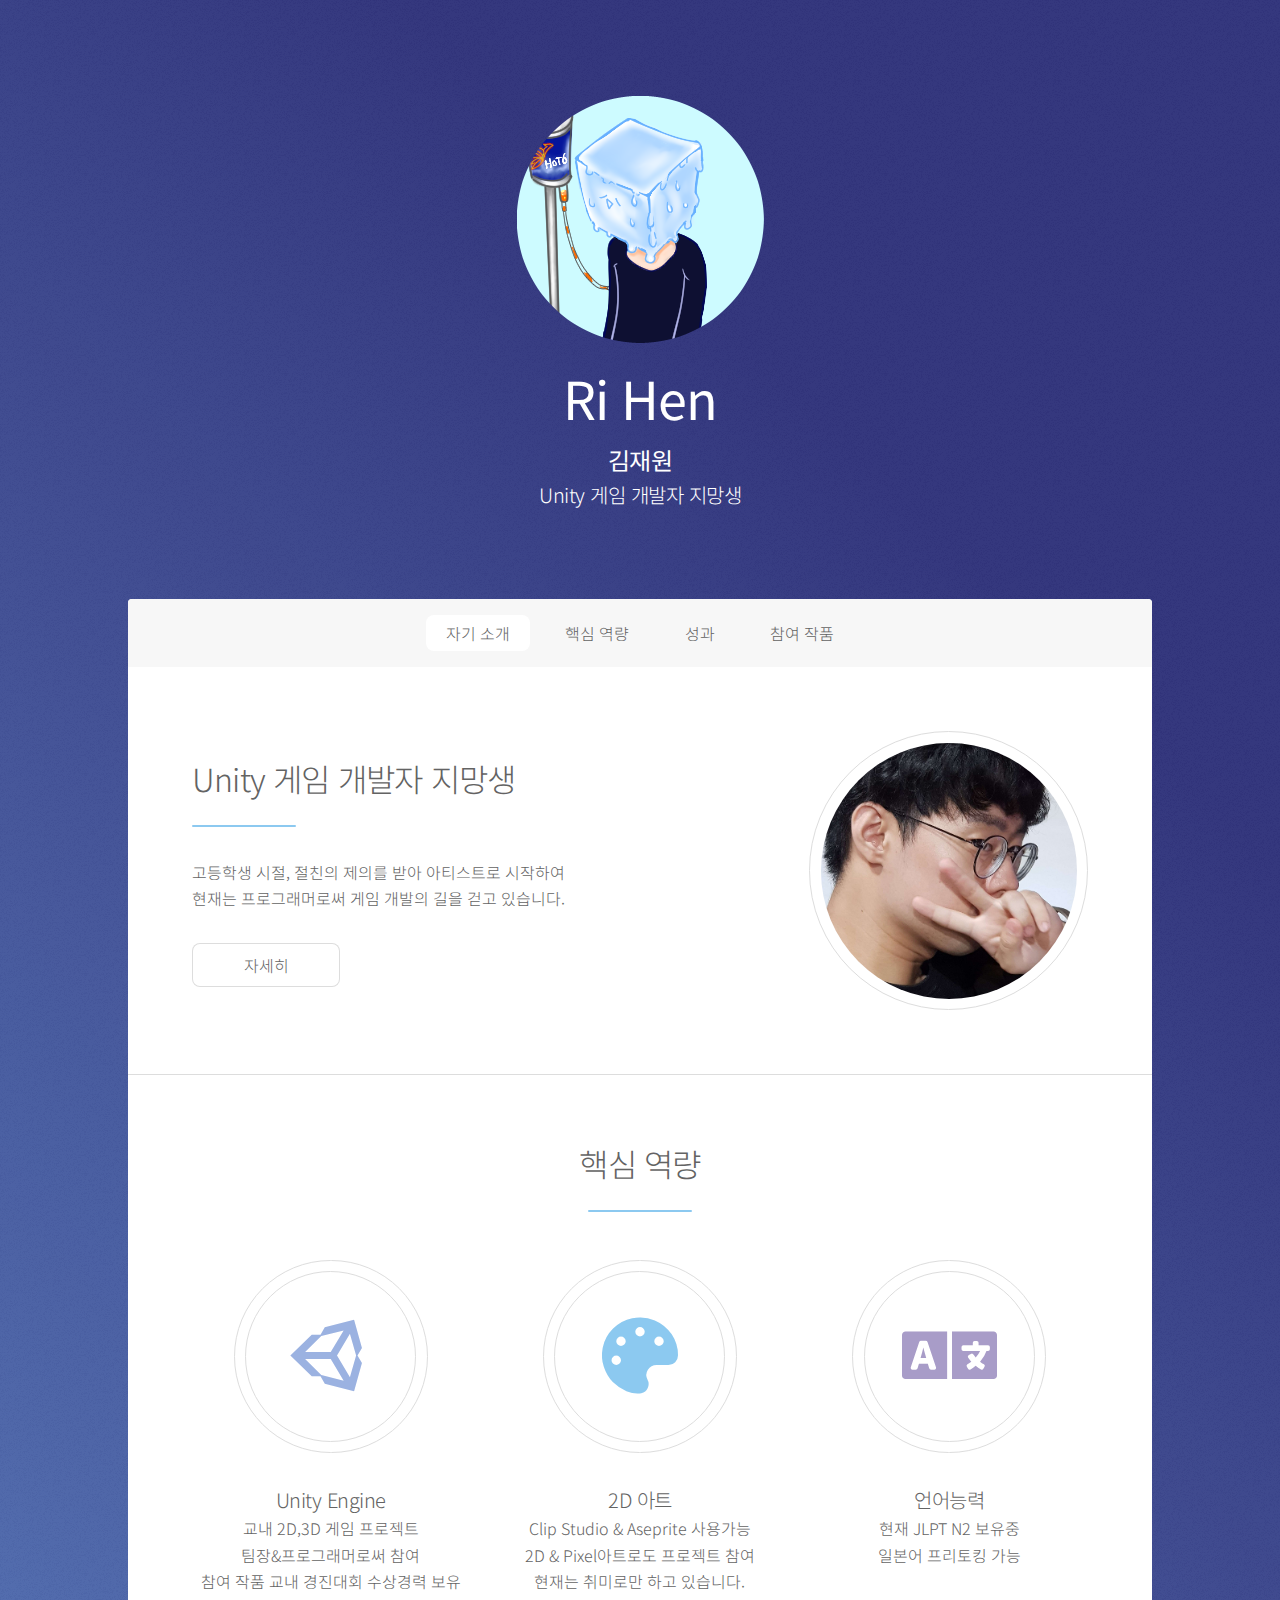
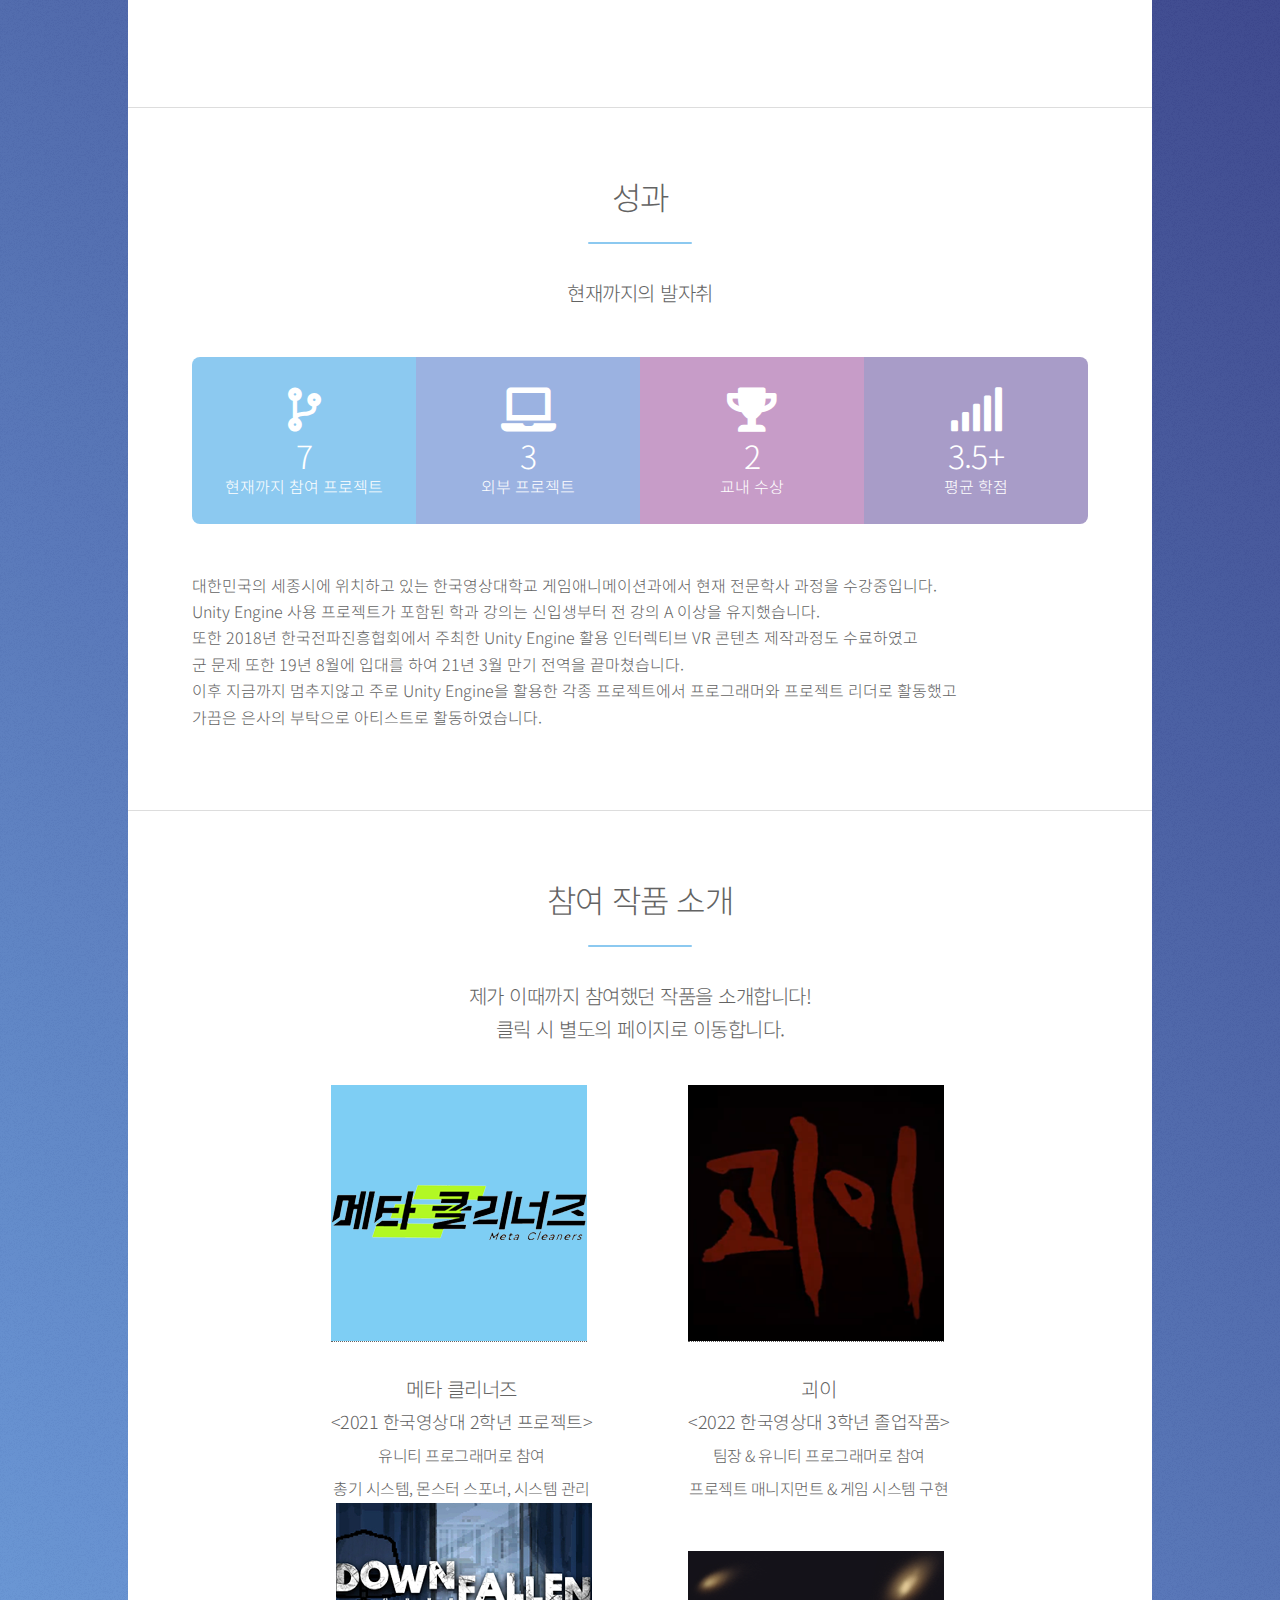
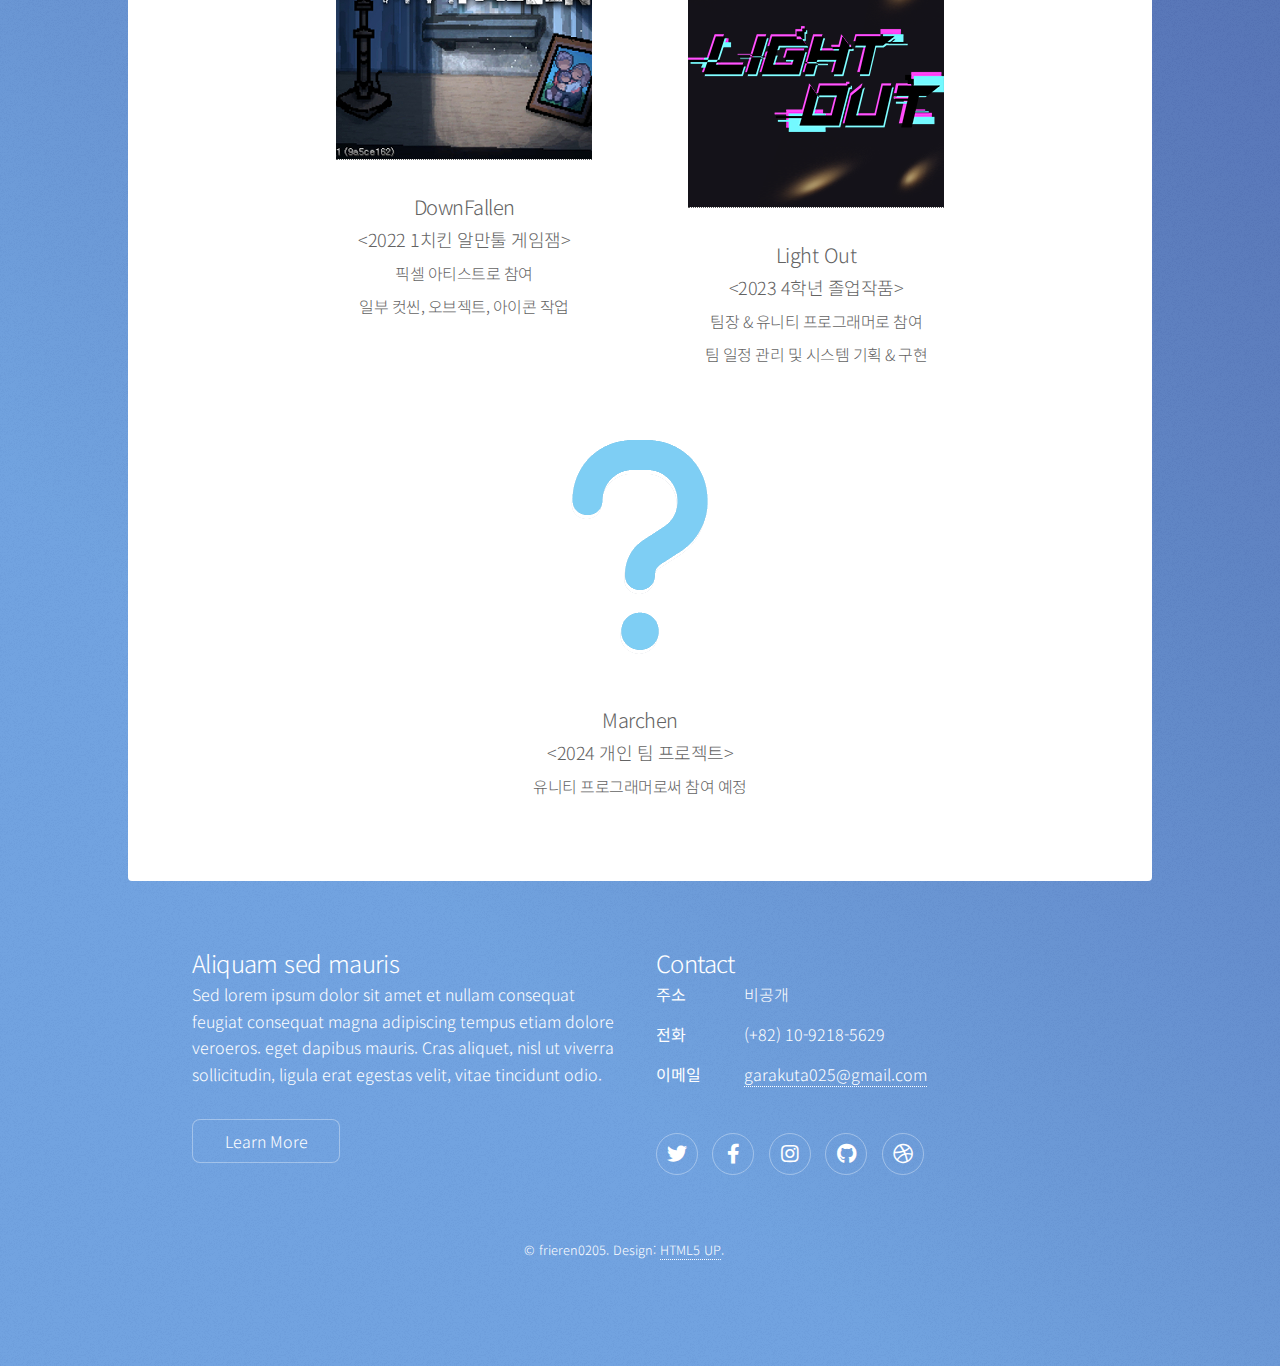
==== commit 05904a76: "참여 프로젝트 이미지 및 예정 프로젝트 추가 & 내용 수정 & css 수정" ====
--- a/index.html
+++ b/index.html
@@ -31,10 +31,10 @@
 				<!-- Nav -->
 					<nav id="nav">
 						<ul>
-							<li><a href="#intro" class="active">Introduction</a></li>
-							<li><a href="#first">First Section</a></li>
-							<li><a href="#second">Second Section</a></li>
-							<li><a href="#cta">Get Started</a></li>
+							<li><a href="#intro" class="active">자기 소개</a></li>
+							<li><a href="#first">핵심 역량</a></li>
+							<li><a href="#second">성과</a></li>
+							<li><a href="#cta">참여 작품</a></li>
 						</ul>
 					</nav>
 
@@ -52,7 +52,7 @@
 											<br>현재는 프로그래머로써 게임 개발의 길을 걷고 있습니다.
 										</p>
 										<ul class="actions">
-											<li><a href="generic.html" class="button">Learn More</a></li>
+											<li><a href="generic.html" class="button">자세히</a></li>
 										</ul>
 									</div>
 									<span class="image"><img src="images/it's_me.jpg" alt="" /></span>
@@ -93,7 +93,8 @@
 								</ul>
 								<footer class="major">
 									<ul class="actions special">
-										<li><a href="generic.html" class="button">Learn More</a></li>
+										<!-- 핵심 역량 소개 별도 html 제작 후 수정하기 -->
+										<!-- <li><a href="generic.html" class="button">Learn More</a></li> -->
 									</ul>
 								</footer>
 							</section>
@@ -101,9 +102,9 @@
 						<!-- Second Section -->
 							<section id="second" class="main special">
 								<header class="major">
-									<h2>경력</h2>
+									<h2>성과</h2>
 									<p>
-										현재까지의 성과
+										현재까지의 발자취
 										<!-- TODO : 결과가 나올때마다 추가하기 -->
 									</p>
 								</header>
@@ -129,11 +130,19 @@
 										<strong>1,024</strong> Nullam
 									</li> -->
 								</ul>
-								<p class="content">Nam elementum nisl et mi a commodo porttitor. Morbi sit amet nisl eu arcu faucibus hendrerit vel a risus. Nam a orci mi, elementum ac arcu sit amet, fermentum pellentesque et purus. Integer maximus varius lorem, sed convallis diam accumsan sed. Etiam porttitor placerat sapien, sed eleifend a enim pulvinar faucibus semper quis ut arcu. Ut non nisl a mollis est efficitur vestibulum. Integer eget purus nec nulla mattis et accumsan ut magna libero. Morbi auctor iaculis porttitor. Sed ut magna ac risus et hendrerit scelerisque. Praesent eleifend lacus in lectus aliquam porta. Cras eu ornare dui curabitur lacinia.</p>
+								<p class="customcontent">
+									대한민국의 세종시에 위치하고 있는 한국영상대학교 게임애니메이션과에서 현재 전문학사 과정을 수강중입니다.
+									<br>Unity Engine 사용 프로젝트가 포함된 학과 강의는 신입생부터 전 강의 A 이상을 유지했습니다.
+									<br>또한 2018년 한국전파진흥협회에서 주최한 Unity Engine 활용 인터렉티브 VR 콘텐츠 제작과정도 수료하였고
+									<br>군 문제 또한 19년 8월에 입대를 하여 21년 3월 만기 전역을 끝마쳤습니다.
+									<br>이후 지금까지 멈추지않고 주로 Unity Engine을 활용한 각종 프로젝트에서 프로그래머와 프로젝트 리더로 활동했고
+									<br>가끔은 은사의 부탁으로 아티스트로 활동하였습니다.
+								</p>
 								<footer class="major">
-									<ul class="actions special">
+										<!-- 핵심 역량 소개 별도 html 제작 후 수정하기 -->
+									<!-- <ul class="actions special">
 										<li><a href="generic.html" class="button">Learn More</a></li>
-									</ul>
+									</ul> -->
 								</footer>
 							</section>
 
@@ -142,30 +151,63 @@
 								<header class="major">
 									<h2>참여 작품 소개</h2>
 									<p>제가 이때까지 참여했던 작품을 소개합니다!<br />
-										출시 작품은 별도의 페이지로 연결됩니다.
+										클릭 시 별도의 페이지로 이동합니다.
 									</p>
-									<ul class="features">
+									<ul class="features_image">
+										<li>
+											<span class="image spotlight"><a href="https://youtu.be/592bkmmBvG8?si=MMfA0UfE1vnqgZS_"><img src="images/Meta_Cleaners.png" alt=""/></a></span>
+											<h3>메타 클리너즈</h3>
+											<p><font size=4.5>&lt;2021 한국영상대 2학년 프로젝트&gt;
+												</font>
+												<font size=3.5>
+												<br>유니티 프로그래머로 참여
+												<br>총기 시스템, 몬스터 스포너, 시스템 관리
+												</font>
+												</font>
+											</p>
+										</li>
+										<li>
+											<span class="image spotlight"><a href="https://youtu.be/Kq_nbh-Me8w?si=paiGHISOrwEUS02Y"><img src="images/Monstrous.png" alt="" /></a></span>
+											<h3>괴이</h3>
+											<p><font size=4.5>
+												&lt;2022 한국영상대 3학년 졸업작품&gt;</font>
+												<font size=3.5>
+												<br>팀장 & 유니티 프로그래머로 참여
+												<br>프로젝트 매니지먼트 & 게임 시스템 구현
+												</font>
+											</p>
+										</li>
 										<li>
 											<span class="image spotlight"><a href="https://store.steampowered.com/app/2153920/DOWNFALLEN/"><img src="images/DownFallen.jpg" alt=""/></a></span>
 											<h3>DownFallen</h3>
-											<p>ss</p>
-										</li>
-										<li>
-											<span class="image spotlight"><img src="images/DownFallen.jpg" alt="" /></span>
-											<h3>DownFallen</h3>
-										</li>
-										<li>
-											<span class="image spotlight"><img src="images/DownFallen.jpg" alt="" /></span>
-											<h3>DownFallen</h3>
+											<p><font size=4.5>&lt;2022 1치킨 알만툴 게임잼&gt; </font>
+												<font size=3.5>
+												<br>픽셀 아티스트로 참여
+												<br>일부 컷씬, 오브젝트, 아이콘 작업
+												</font>
+											</p>
+										</li>
+										<li>
+											<span class="image spotlight"><a href="https://frieren0205.github.io/Team_Lucy_page/"><img src="images/Light_Out.png" alt=""/></a></span>
+											<h3>Light Out</h3>
+											<p><font size=4.5>&lt;2023 4학년 졸업작품&gt; </font>
+												<font size=3.5>
+												<br>팀장 & 유니티 프로그래머로 참여
+												<br>팀 일정 관리 및 시스템 기획 & 구현
+												</font>
+											</p>
+										</li>
+										<li>
+											<span class="image spotlight"><img src="images/no_img.png" alt=""/></a></span>
+											<h3>Marchen</h3>
+											<p><font size=4.5>&lt;2024 개인 팀 프로젝트&gt; </font>
+												<font size=3.5>
+												<br>유니티 프로그래머로써 참여 예정
+												</font>
+											</p>
 										</li>
 									</ul>
 								</header>
-								<footer class="major">
-									<ul class="actions special">
-										<li><a href="generic.html" class="button primary">Get Started</a></li>
-										<li><a href="generic.html" class="button">Learn More</a></li>
-									</ul>
-								</footer>
 							</section>
 
 					</div>
@@ -180,14 +222,14 @@
 							</ul>
 						</section>
 						<section>
-							<h2>Etiam feugiat</h2>
+							<h2>Contact</h2>
 							<dl class="alt">
-								<dt>Address</dt>
-								<dd>1234 Somewhere Road &bull; Nashville, TN 00000 &bull; USA</dd>
-								<dt>Phone</dt>
-								<dd>(000) 000-0000 x 0000</dd>
-								<dt>Email</dt>
-								<dd><a href="#">information@untitled.tld</a></dd>
+								<dt>주소</dt>
+								<dd>비공개</dd>
+								<dt>전화</dt>
+								<dd>(+82) 10-9218-5629</dd>
+								<dt>이메일</dt>
+								<dd><a href="mailto:garakuta025@gmail.com">garakuta025@gmail.com</a></dd>
 							</dl>
 							<ul class="icons">
 								<li><a href="#" class="icon brands fa-twitter alt"><span class="label">Twitter</span></a></li>
@@ -197,7 +239,7 @@
 								<li><a href="#" class="icon brands fa-dribbble alt"><span class="label">Dribbble</span></a></li>
 							</ul>
 						</section>
-						<p class="copyright">&copy; Untitled. Design: <a href="https://html5up.net">HTML5 UP</a>.</p>
+						<p class="copyright">&copy; frieren0205. Design: <a href="https://html5up.net">HTML5 UP</a>.</p>
 					</footer>
 
 			</div>
--- a/assets/css/main.css
+++ b/assets/css/main.css
@@ -195,11 +195,15 @@
 			column-gap: 2em;
 			text-align: justify;
 		}
+		p.customcontent
+		{
+			text-align: left;
+		}
 
 	h1, h2, h3, h4, h5, h6 {
 		font-weight: 300;
 		line-height: 1.5;
-		margin: 0 0 0.7em 0;
+		margin: 0 0 0 0;
 		letter-spacing: -0.025em;
 	}
 
@@ -2796,71 +2800,138 @@
 
 /* Features */
 
-	.features {
-		display: -moz-flex;
-		display: -webkit-flex;
-		display: -ms-flex;
-		display: flex;
-		-moz-flex-wrap: wrap;
-		-webkit-flex-wrap: wrap;
-		-ms-flex-wrap: wrap;
-		flex-wrap: wrap;
-		-moz-justify-content: center;
-		-webkit-justify-content: center;
-		-ms-justify-content: center;
-		justify-content: center;
-		width: calc(100% + 2em);
-		margin: 0 0 3em -2em;
+.features {
+	display: -moz-flex;
+	display: -webkit-flex;
+	display: -ms-flex;
+	display: flex;
+	-moz-flex-wrap: wrap;
+	-webkit-flex-wrap: wrap;
+	-ms-flex-wrap: wrap;
+	flex-wrap: wrap;
+	-moz-justify-content: center;
+	-webkit-justify-content: center;
+	-ms-justify-content: center;
+	justify-content: center;
+	width: calc(100% + 2em);
+	margin: 0 0 3em -2em;
+	padding: 0;
+	list-style: none;
+}
+
+	.features li {
+		width: calc(33.33333% - 2em);
+		margin-left: 2em;
+		margin-top: 3em;
 		padding: 0;
-		list-style: none;
-	}
+	}
+
+		.features li:nth-child(1), .features li:nth-child(2), .features li:nth-child(3) {
+			margin-top: 0;
+		}
+
+		.features li > :last-child {
+			margin-bottom: 0;
+		}
+
+	@media screen and (max-width: 980px) {
 
 		.features li {
-			/* width: calc(33.33333% - 2em); */
-			margin-left: 2em;
-			margin-top: 3em;
-			padding: 0;
-		}
-
-			.features li:nth-child(1), .features li:nth-child(2), .features li:nth-child(3) {
-				margin-top: 0;
-			}
-
-			.features li > :last-child {
-				margin-bottom: 0;
-			}
-
-		@media screen and (max-width: 980px) {
+			width: calc(50% - 2em);
+		}
+
+			.features li:nth-child(3) {
+				margin-top: 3em;
+			}
+
+	}
+
+	@media screen and (max-width: 736px) {
+
+		.features {
+			width: 100%;
+			margin: 0 0 2em 0;
+		}
 
 			.features li {
-				width: calc(50% - 2em);
-			}
-
-				.features li:nth-child(3) {
-					margin-top: 3em;
-				}
-
-		}
-
-		@media screen and (max-width: 736px) {
-
-			.features {
 				width: 100%;
-				margin: 0 0 2em 0;
-			}
-
-				.features li {
-					width: 100%;
-					margin-left: 0;
+				margin-left: 0;
+				margin-top: 2em;
+			}
+
+				.features li:nth-child(2), .features li:nth-child(3) {
 					margin-top: 2em;
 				}
 
-					.features li:nth-child(2), .features li:nth-child(3) {
-						margin-top: 2em;
-					}
-
-		}
-
+	}
+/* Features_image */
+
+.features_image {
+	display: -moz-flex;
+	display: -webkit-flex;
+	display: -ms-flex;
+	display: flex;
+	-moz-flex-wrap: wrap;
+	-webkit-flex-wrap: wrap;
+	-ms-flex-wrap: wrap;
+	flex-wrap: wrap;
+	-moz-justify-content: center;
+	-webkit-justify-content: center;
+	-ms-justify-content: center;
+	justify-content: center;
+	/* width: calc(100% + 2em); */
+	margin: 0 0 0em -2em;
+	padding: 0;
+	list-style: none;
+}
+
+	.features_image li {
+		/* width: calc(33.33333% - 2em); */
+		margin-left: 4em;
+		margin-right: 2em;
+		margin-top: 3em;
+		/* margin-bottom: 2em; */
+		padding: 0;
+	}
+
+		.features_image li:nth-child(1), .features_image li:nth-child(2), .features_image li:nth-child(3)
+		{
+			margin-top: 0;
+		}
+		.features_image li > :last-child {
+			margin-bottom: 0;
+		}
+
+	@media screen and (max-width: 980px) {
+
+		.features_image li {
+			width: calc(50% - 2em);
+		}
+
+			.features_image li:nth-child(3) {
+				margin-top: 3em;
+			}
+
+	}
+
+	@media screen and (max-width: 736px) {
+
+		.features_image {
+			width: 100%;
+			margin: 0 0 2em 0;
+		}
+
+			.features_image li {
+				width: 100%;
+				margin-left: 0;
+				margin-top: 2em;
+			}
+
+				.features_imageli:nth-child(2), .features_image li:nth-child(3) {
+					margin-top: 2em;
+				}
+
+	}
 /* Statistics */
 
 	.statistics {
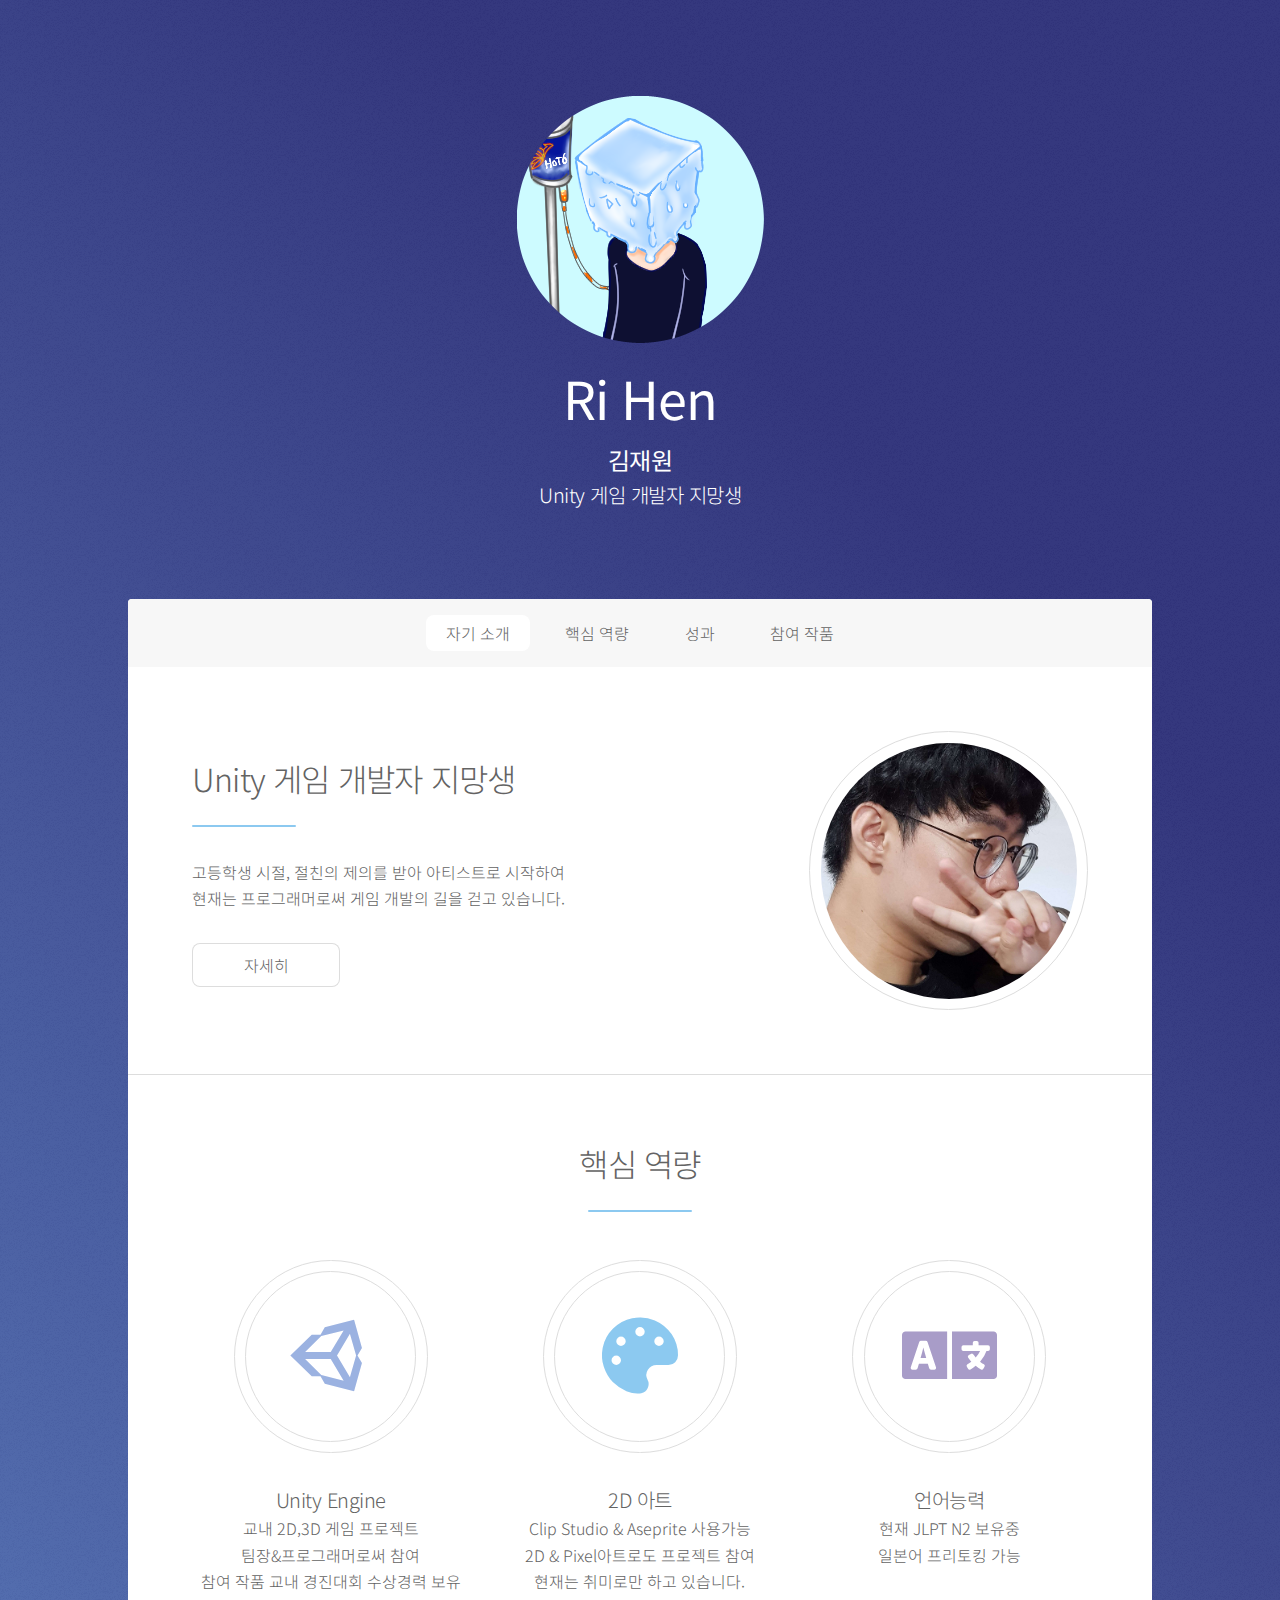
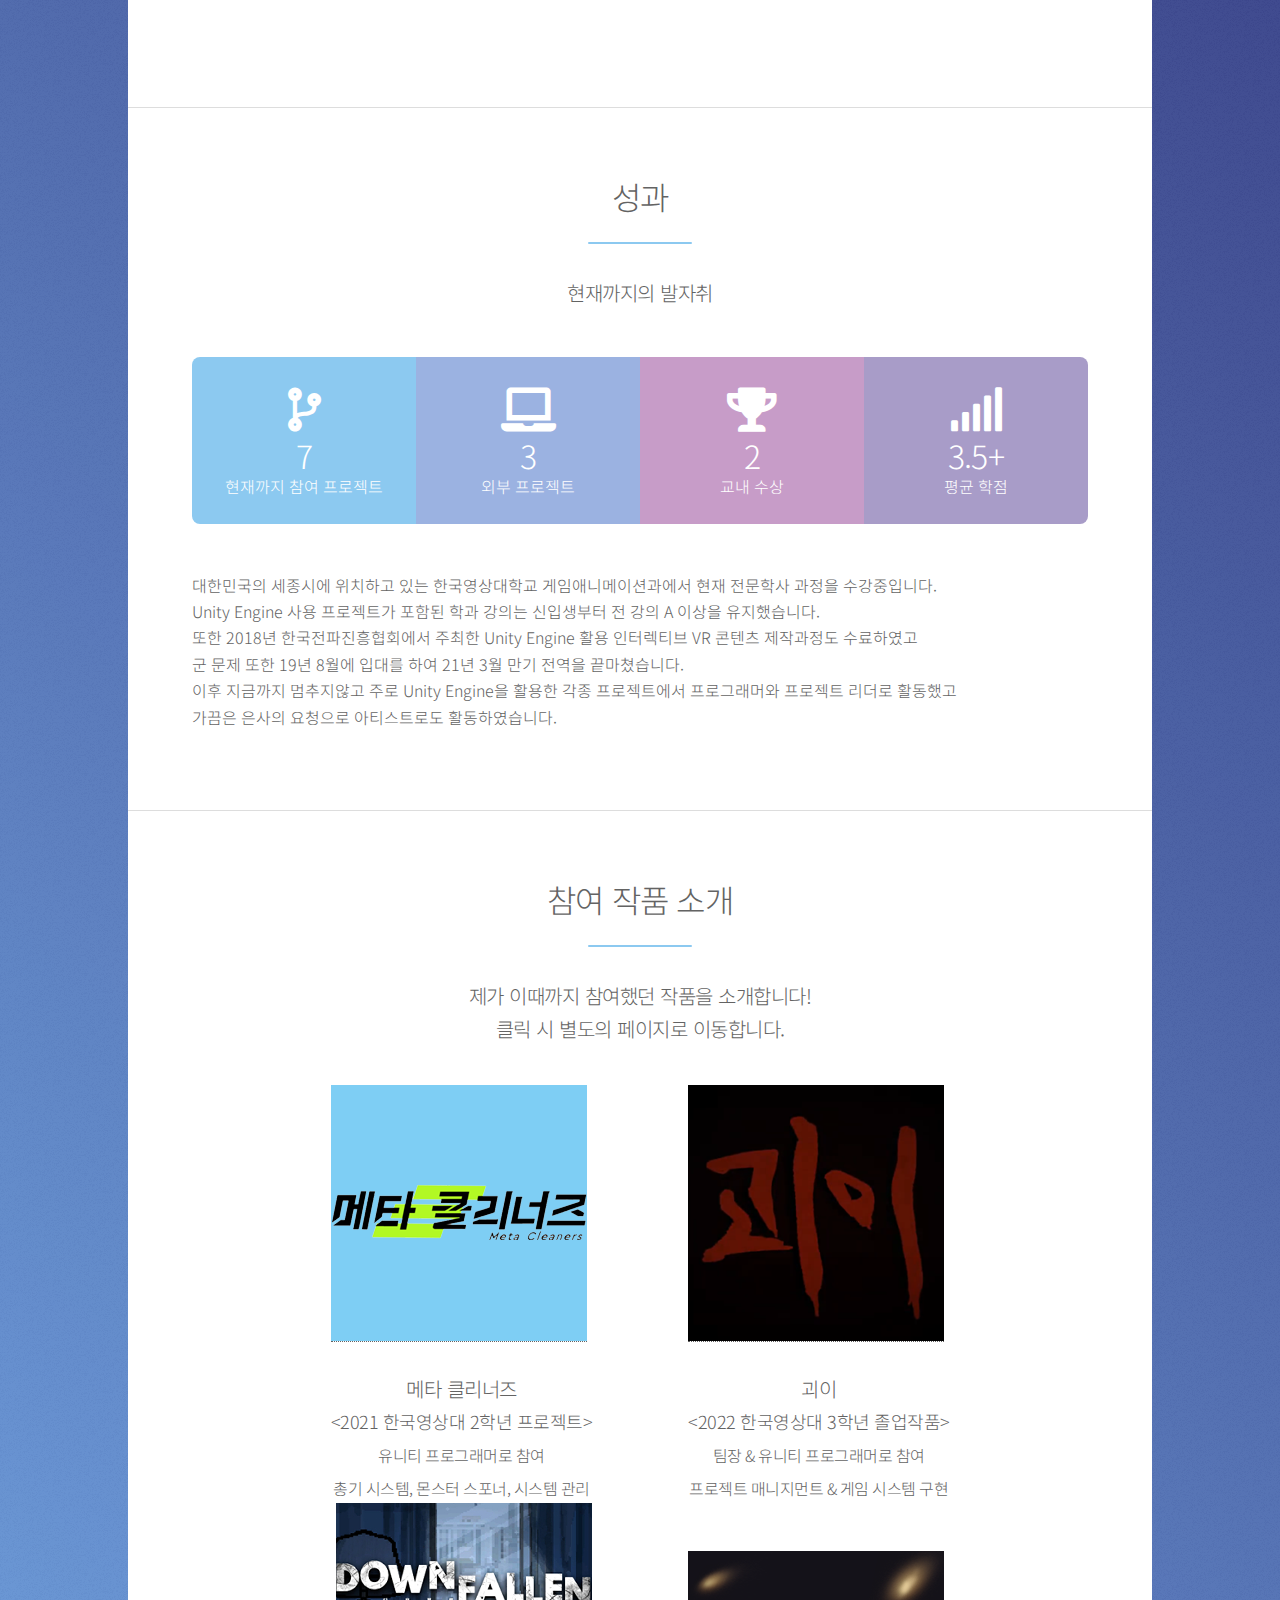
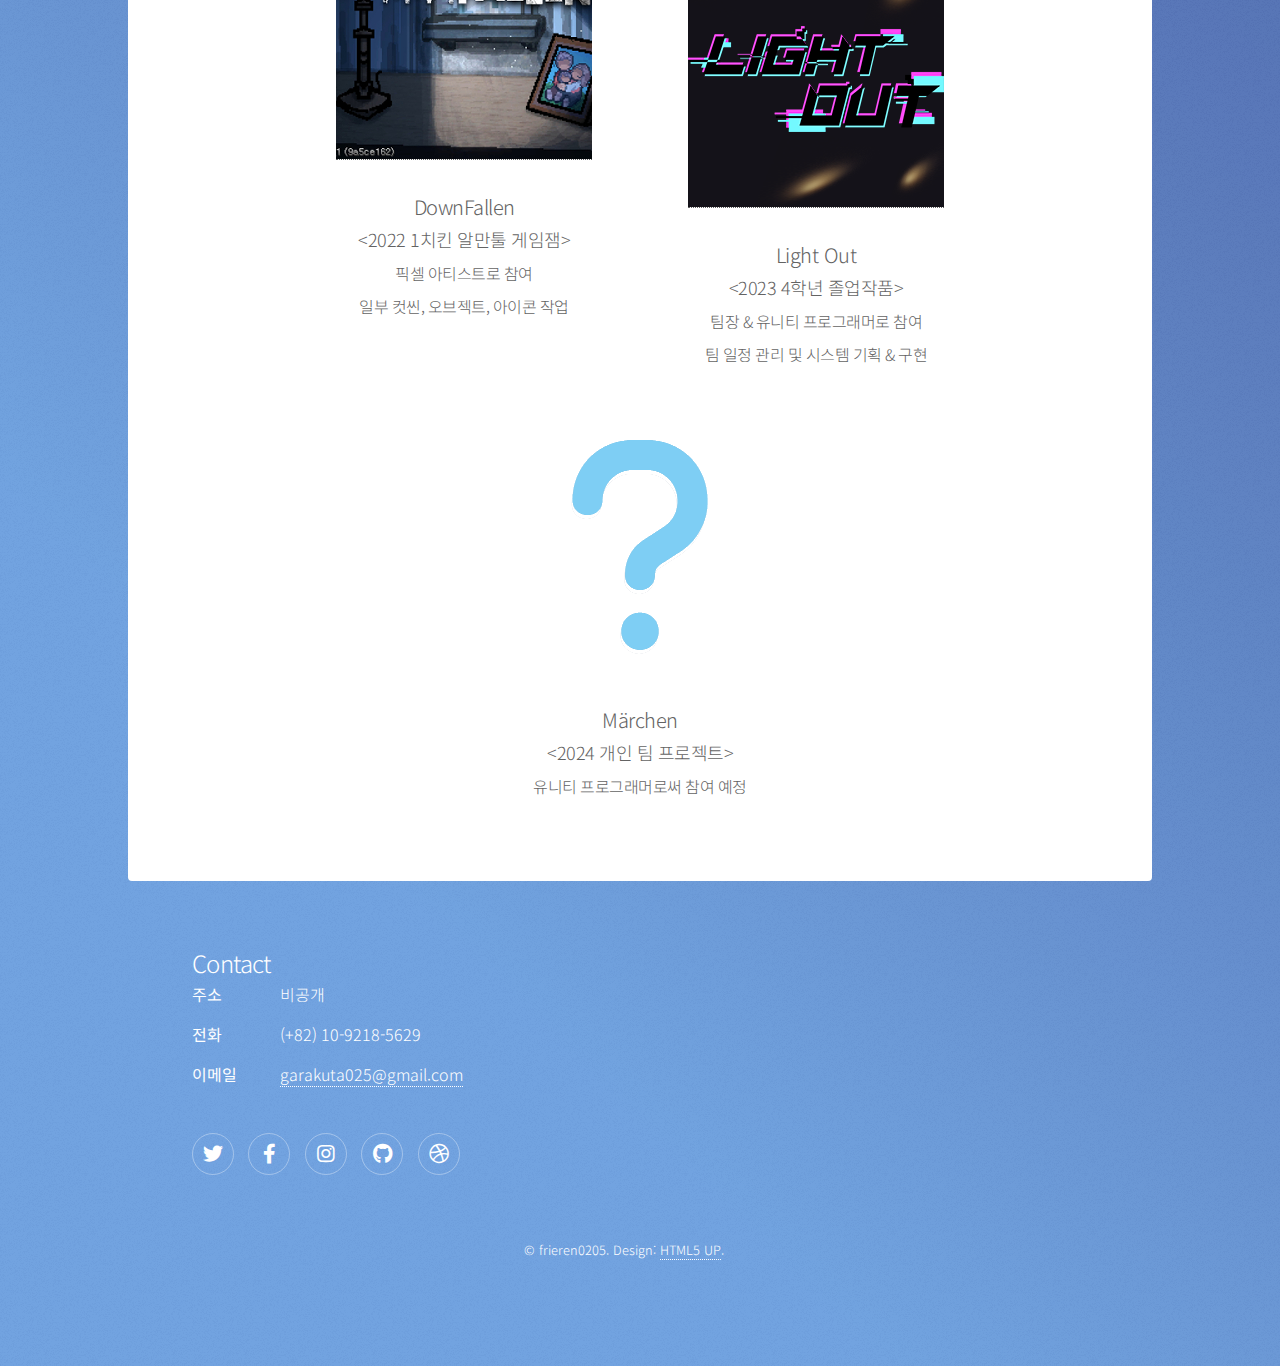
==== commit 2574dadf: "포폴 50퍼센트 완성" ====
--- a/index.html
+++ b/index.html
@@ -58,7 +58,6 @@
 									<span class="image"><img src="images/it's_me.jpg" alt="" /></span>
 								</div>
 							</section>
-
 						<!-- First Section -->
 							<section id="first" class="main special">
 								<header class="major">
@@ -136,7 +135,7 @@
 									<br>또한 2018년 한국전파진흥협회에서 주최한 Unity Engine 활용 인터렉티브 VR 콘텐츠 제작과정도 수료하였고
 									<br>군 문제 또한 19년 8월에 입대를 하여 21년 3월 만기 전역을 끝마쳤습니다.
 									<br>이후 지금까지 멈추지않고 주로 Unity Engine을 활용한 각종 프로젝트에서 프로그래머와 프로젝트 리더로 활동했고
-									<br>가끔은 은사의 부탁으로 아티스트로 활동하였습니다.
+									<br>가끔은 은사의 요청으로 아티스트로도 활동하였습니다.
 								</p>
 								<footer class="major">
 										<!-- 핵심 역량 소개 별도 html 제작 후 수정하기 -->
@@ -199,7 +198,7 @@
 										</li>
 										<li>
 											<span class="image spotlight"><img src="images/no_img.png" alt=""/></a></span>
-											<h3>Marchen</h3>
+											<h3>Märchen</h3>
 											<p><font size=4.5>&lt;2024 개인 팀 프로젝트&gt; </font>
 												<font size=3.5>
 												<br>유니티 프로그래머로써 참여 예정
@@ -214,13 +213,6 @@
 
 				<!-- Footer -->
 					<footer id="footer">
-						<section>
-							<h2>Aliquam sed mauris</h2>
-							<p>Sed lorem ipsum dolor sit amet et nullam consequat feugiat consequat magna adipiscing tempus etiam dolore veroeros. eget dapibus mauris. Cras aliquet, nisl ut viverra sollicitudin, ligula erat egestas velit, vitae tincidunt odio.</p>
-							<ul class="actions">
-								<li><a href="generic.html" class="button">Learn More</a></li>
-							</ul>
-						</section>
 						<section>
 							<h2>Contact</h2>
 							<dl class="alt">
--- a/assets/css/main.css
+++ b/assets/css/main.css
@@ -2261,6 +2261,17 @@
 		.icon.brands:before {
 			font-family: 'Font Awesome 5 Brands';
 		}
+		.icon.custom::before{
+			display: inline-block;
+			font-size: 3rem;
+			width: 1em;
+			height: 1em;
+			cursor: default;
+			margin-left: 2em;
+			margin-right: auto;
+			line-height: 1.5em;
+			text-align: center;
+		}
 
 		.icon.major {
 			border: solid 1px;
@@ -2932,6 +2943,14 @@
 				}
 
 	}
+	.about{
+		display: -moz-flex;
+		display: -webkit-flex;
+		display: -ms-flex;
+		display: flex;
+		margin: 0 0 3em 0;
+		list-style: none;
+	}
 /* Statistics */
 
 	.statistics {
@@ -3780,6 +3799,7 @@
 			text-align: center;
 		}
 
+
 		@media screen and (max-width: 1280px) {
 
 			#footer {
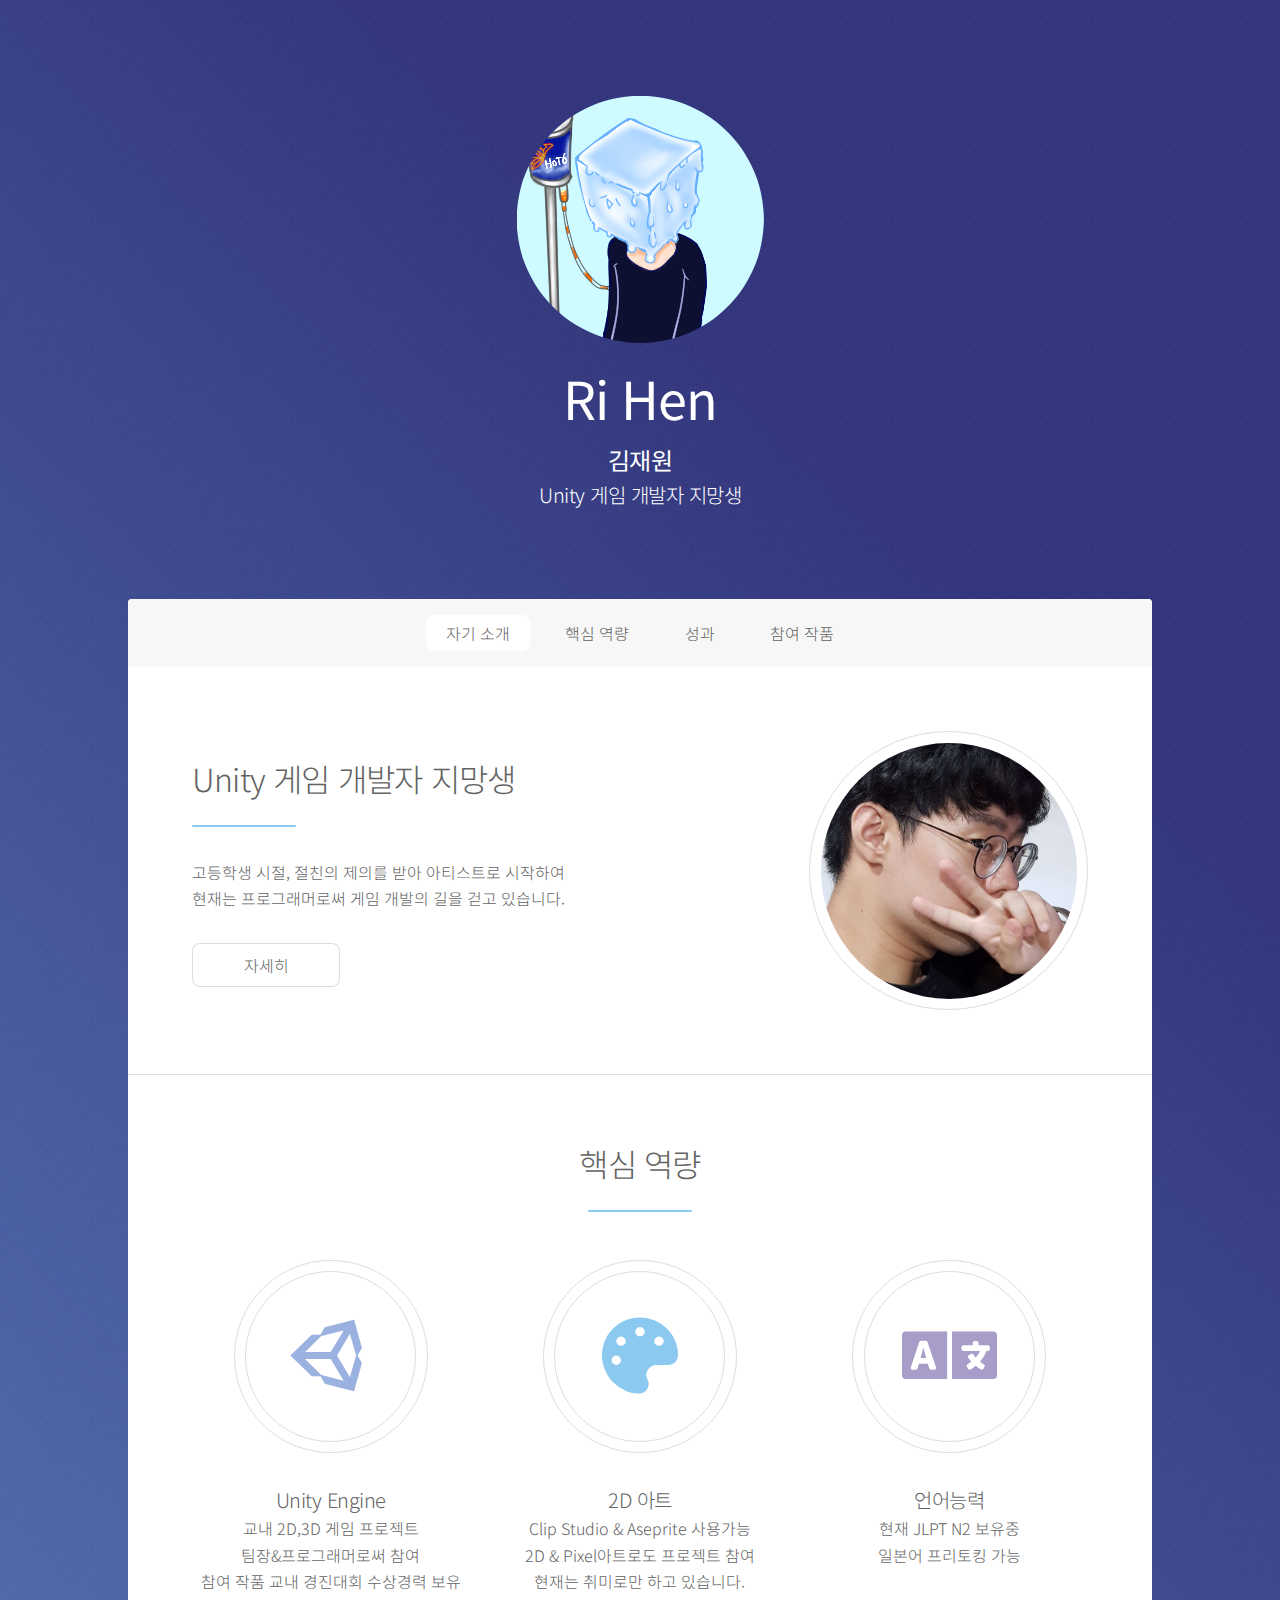
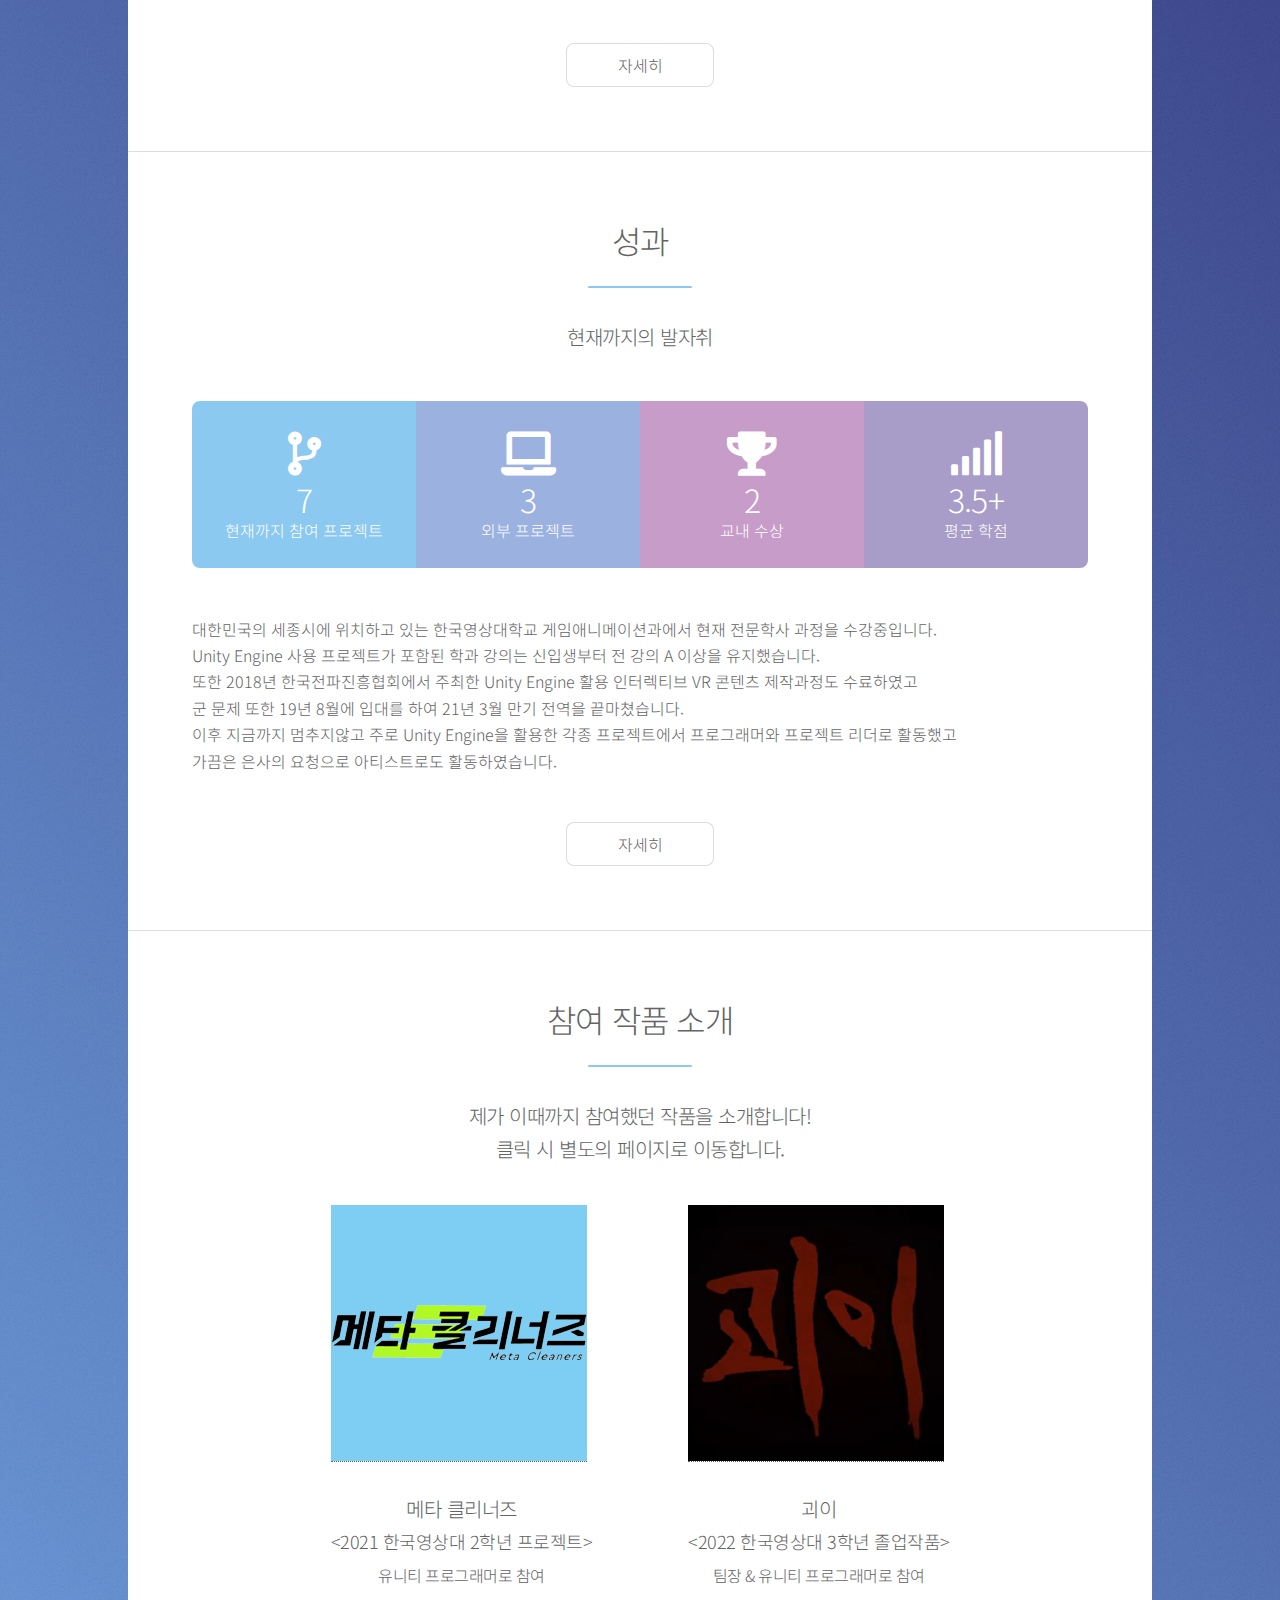
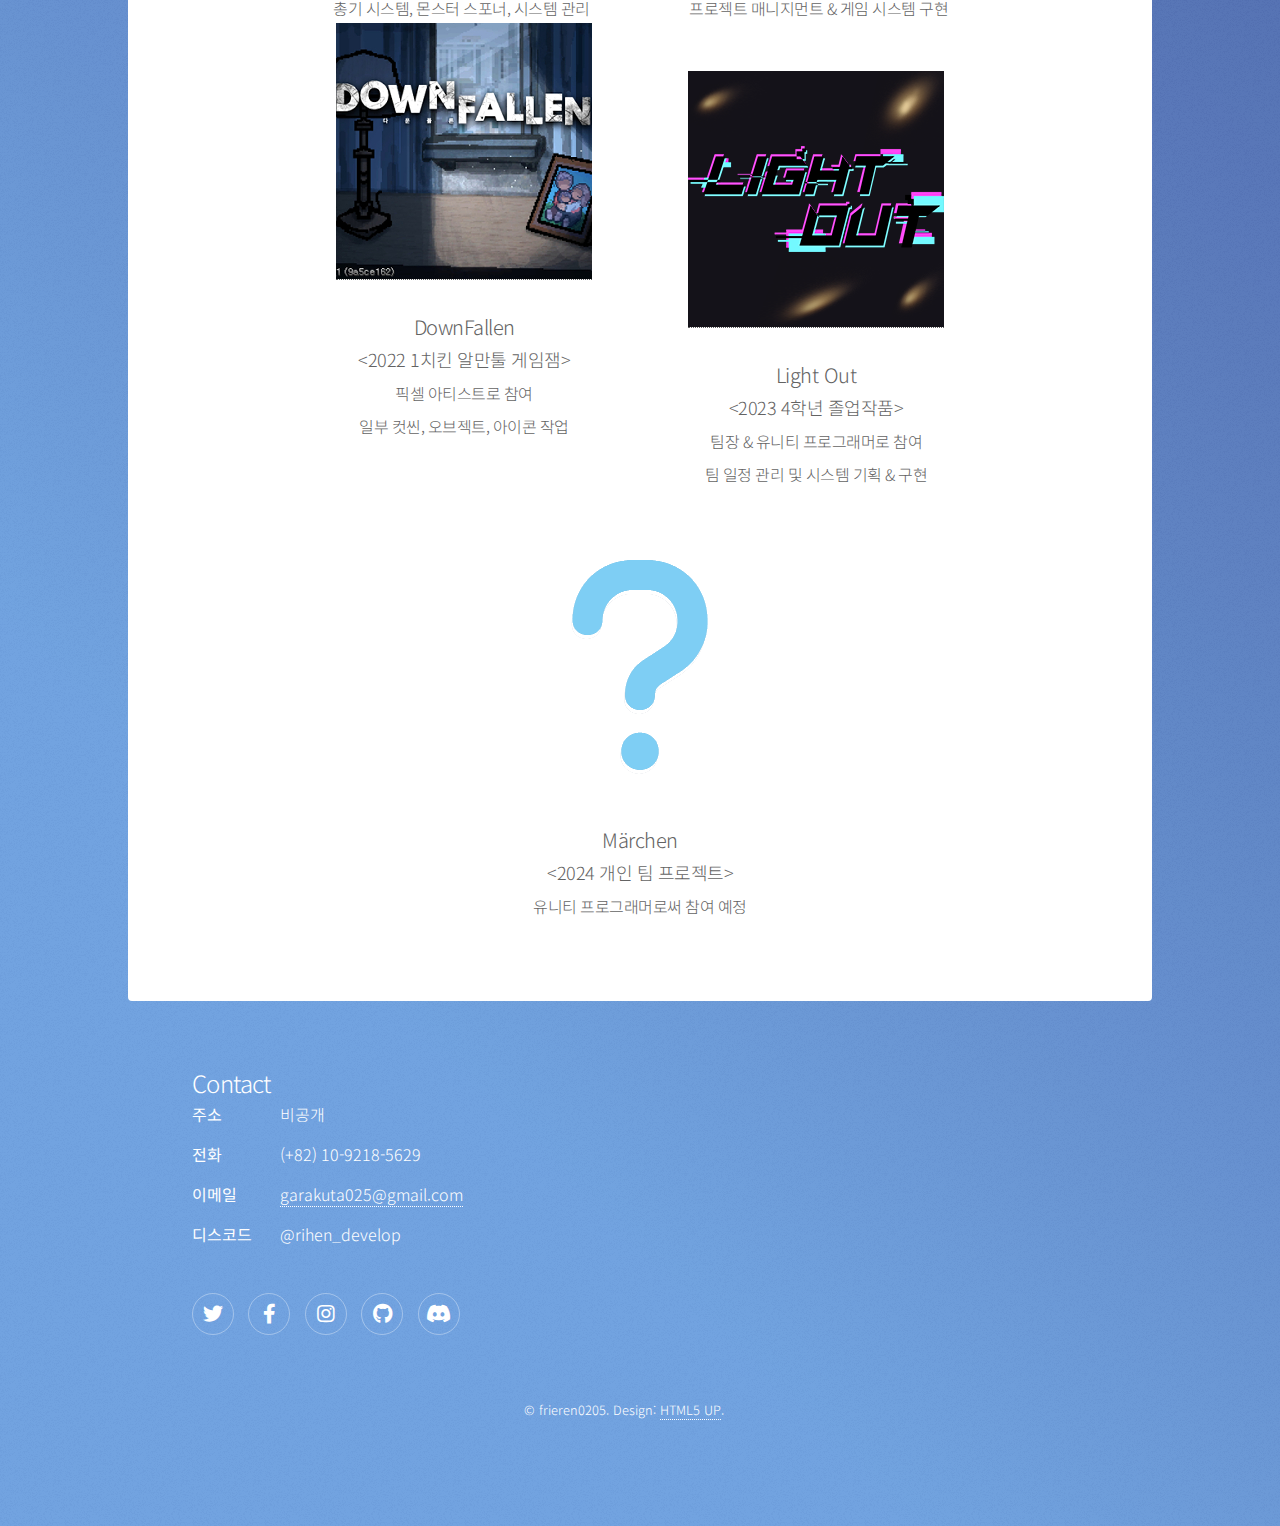
==== commit c6b86880: "CSS 규격 수정 & 핵심 능력 등 일부 html 추가&수정" ====
--- a/index.html
+++ b/index.html
@@ -52,7 +52,7 @@
 											<br>현재는 프로그래머로써 게임 개발의 길을 걷고 있습니다.
 										</p>
 										<ul class="actions">
-											<li><a href="generic.html" class="button">자세히</a></li>
+											<li><a href="generic.html" class="button" target="_blank">자세히</a></li>
 										</ul>
 									</div>
 									<span class="image"><img src="images/it's_me.jpg" alt="" /></span>
@@ -93,7 +93,7 @@
 								<footer class="major">
 									<ul class="actions special">
 										<!-- 핵심 역량 소개 별도 html 제작 후 수정하기 -->
-										<!-- <li><a href="generic.html" class="button">Learn More</a></li> -->
+										<li><a href="technique.html" class="button" target="_blank">자세히</a></li>
 									</ul>
 								</footer>
 							</section>
@@ -139,9 +139,9 @@
 								</p>
 								<footer class="major">
 										<!-- 핵심 역량 소개 별도 html 제작 후 수정하기 -->
-									<!-- <ul class="actions special">
-										<li><a href="generic.html" class="button">Learn More</a></li>
-									</ul> -->
+									<ul class="actions special">
+										<li><a href="Performance.html" class="button" target="_blank">자세히</a></li>
+									</ul>
 								</footer>
 							</section>
 
@@ -153,8 +153,8 @@
 										클릭 시 별도의 페이지로 이동합니다.
 									</p>
 									<ul class="features_image">
-										<li>
-											<span class="image spotlight"><a href="https://youtu.be/592bkmmBvG8?si=MMfA0UfE1vnqgZS_"><img src="images/Meta_Cleaners.png" alt=""/></a></span>
+										<li id="Meta_Cleaners">
+											<span class="image spotlight"><a href="https://youtu.be/592bkmmBvG8?si=MMfA0UfE1vnqgZS_" target="_blank" rel="noopener noreferrer"><img src="images/Meta_Cleaners.png" alt=""/></a></span>
 											<h3>메타 클리너즈</h3>
 											<p><font size=4.5>&lt;2021 한국영상대 2학년 프로젝트&gt;
 												</font>
@@ -165,8 +165,8 @@
 												</font>
 											</p>
 										</li>
-										<li>
-											<span class="image spotlight"><a href="https://youtu.be/Kq_nbh-Me8w?si=paiGHISOrwEUS02Y"><img src="images/Monstrous.png" alt="" /></a></span>
+										<li id="괴이">
+											<span class="image spotlight"><a href="https://youtu.be/Kq_nbh-Me8w?si=paiGHISOrwEUS02Y" target="_blank" rel="noopener noreferrer"><img src="images/Monstrous.png" alt="" /></a></span>
 											<h3>괴이</h3>
 											<p><font size=4.5>
 												&lt;2022 한국영상대 3학년 졸업작품&gt;</font>
@@ -177,7 +177,7 @@
 											</p>
 										</li>
 										<li>
-											<span class="image spotlight"><a href="https://store.steampowered.com/app/2153920/DOWNFALLEN/"><img src="images/DownFallen.jpg" alt=""/></a></span>
+											<span class="image spotlight"><a href="https://store.steampowered.com/app/2153920/DOWNFALLEN/" target="_blank" rel="noopener noreferrer"><img src="images/DownFallen.jpg" alt=""/></a></span>
 											<h3>DownFallen</h3>
 											<p><font size=4.5>&lt;2022 1치킨 알만툴 게임잼&gt; </font>
 												<font size=3.5>
@@ -186,8 +186,8 @@
 												</font>
 											</p>
 										</li>
-										<li>
-											<span class="image spotlight"><a href="https://frieren0205.github.io/Team_Lucy_page/"><img src="images/Light_Out.png" alt=""/></a></span>
+										<li id="Light Out">
+											<span class="image spotlight"><a href="https://frieren0205.github.io/Team_Lucy_page/" target="_blank" rel="noopener noreferrer"><img src="images/Light_Out.png" alt=""/></a></span>
 											<h3>Light Out</h3>
 											<p><font size=4.5>&lt;2023 4학년 졸업작품&gt; </font>
 												<font size=3.5>
@@ -221,14 +221,16 @@
 								<dt>전화</dt>
 								<dd>(+82) 10-9218-5629</dd>
 								<dt>이메일</dt>
-								<dd><a href="mailto:garakuta025@gmail.com">garakuta025@gmail.com</a></dd>
+								<dd><a href="mailto:garakuta025@gmail.com" target="_blank" rel="noopener noreferrer">garakuta025@gmail.com</a></dd>
+								<dt>디스코드</dt>
+								<dd>@rihen_develop</dd>
 							</dl>
 							<ul class="icons">
 								<li><a href="#" class="icon brands fa-twitter alt"><span class="label">Twitter</span></a></li>
 								<li><a href="#" class="icon brands fa-facebook-f alt"><span class="label">Facebook</span></a></li>
 								<li><a href="#" class="icon brands fa-instagram alt"><span class="label">Instagram</span></a></li>
 								<li><a href="#" class="icon brands fa-github alt"><span class="label">GitHub</span></a></li>
-								<li><a href="#" class="icon brands fa-dribbble alt"><span class="label">Dribbble</span></a></li>
+								<li><a href="" class="icon brands fa-discord alt"><span class="label">Dribbble</span></a></li>
 							</ul>
 						</section>
 						<p class="copyright">&copy; frieren0205. Design: <a href="https://html5up.net">HTML5 UP</a>.</p>
--- a/assets/css/main.css
+++ b/assets/css/main.css
@@ -2484,7 +2484,7 @@
 
 		dl.alt dt {
 			display: block;
-			width: 3em;
+			width: 4em;
 			margin: 0;
 			clear: left;
 			float: left;
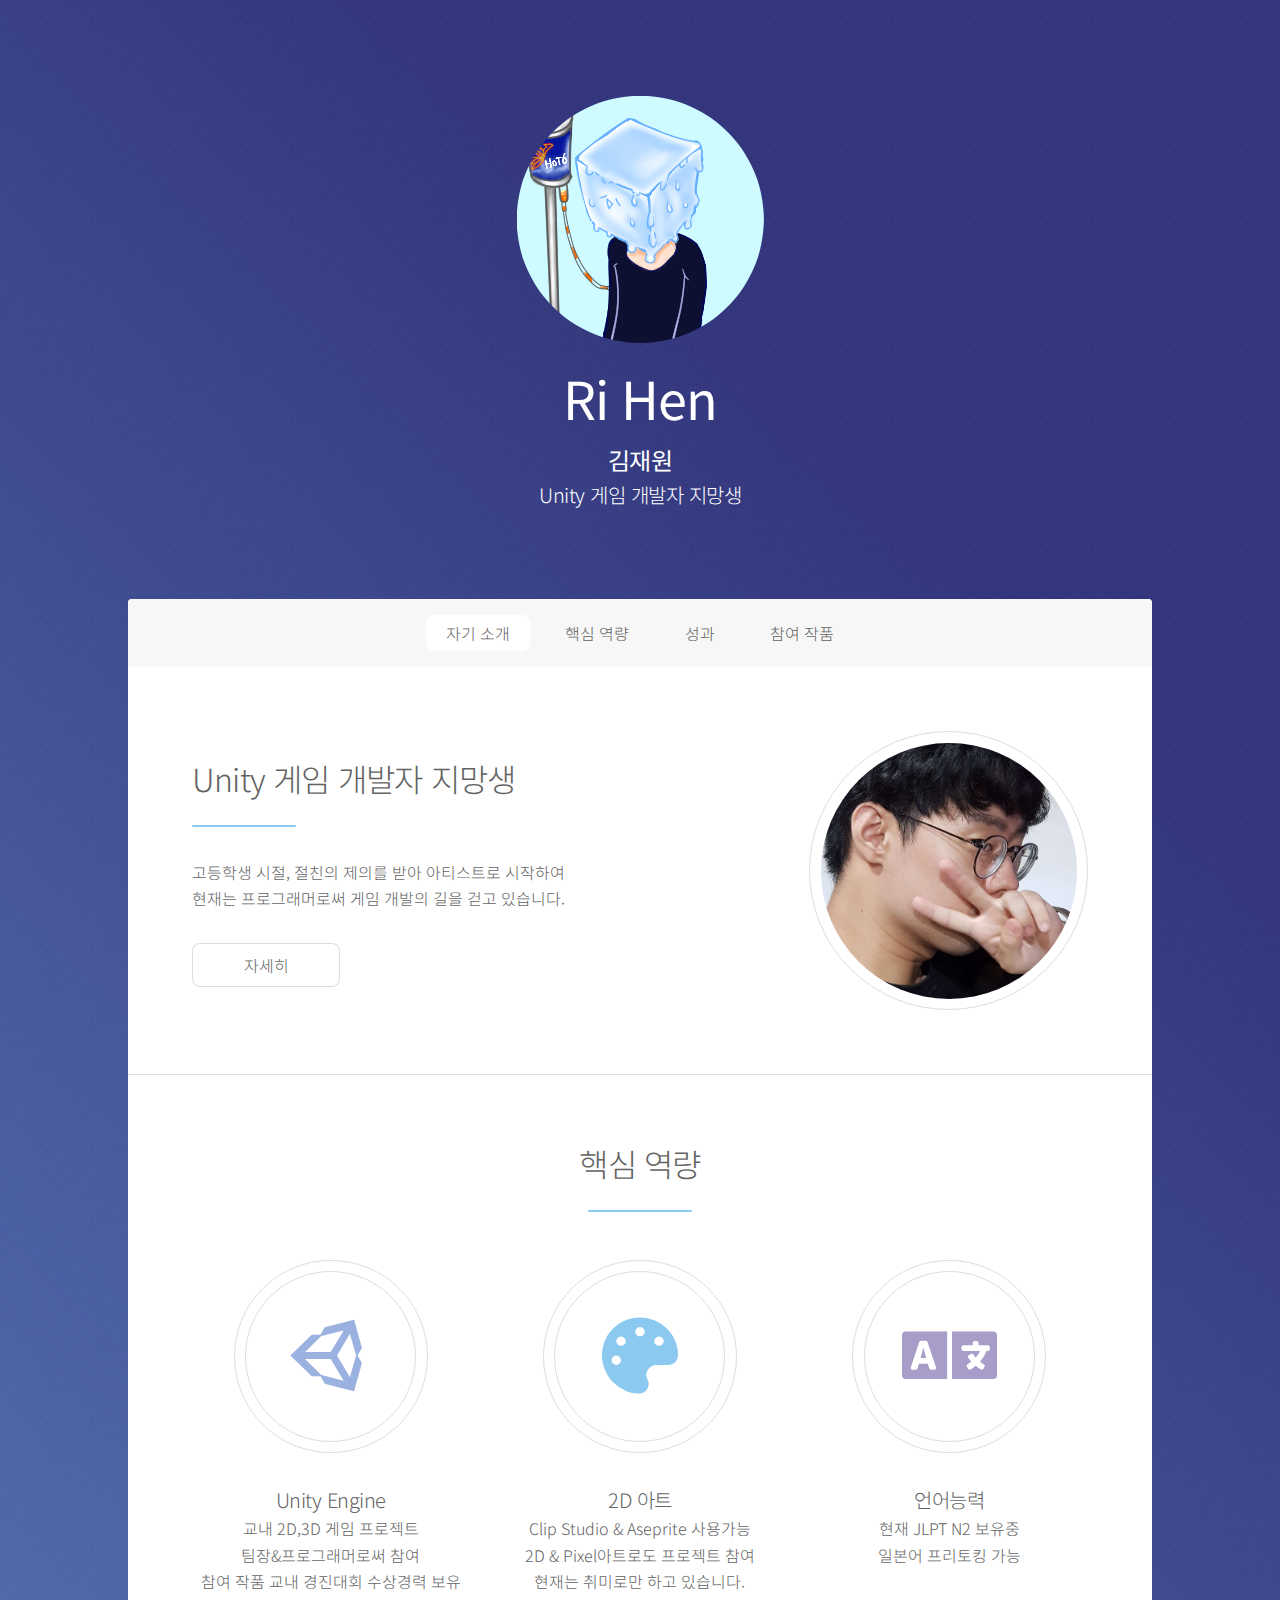
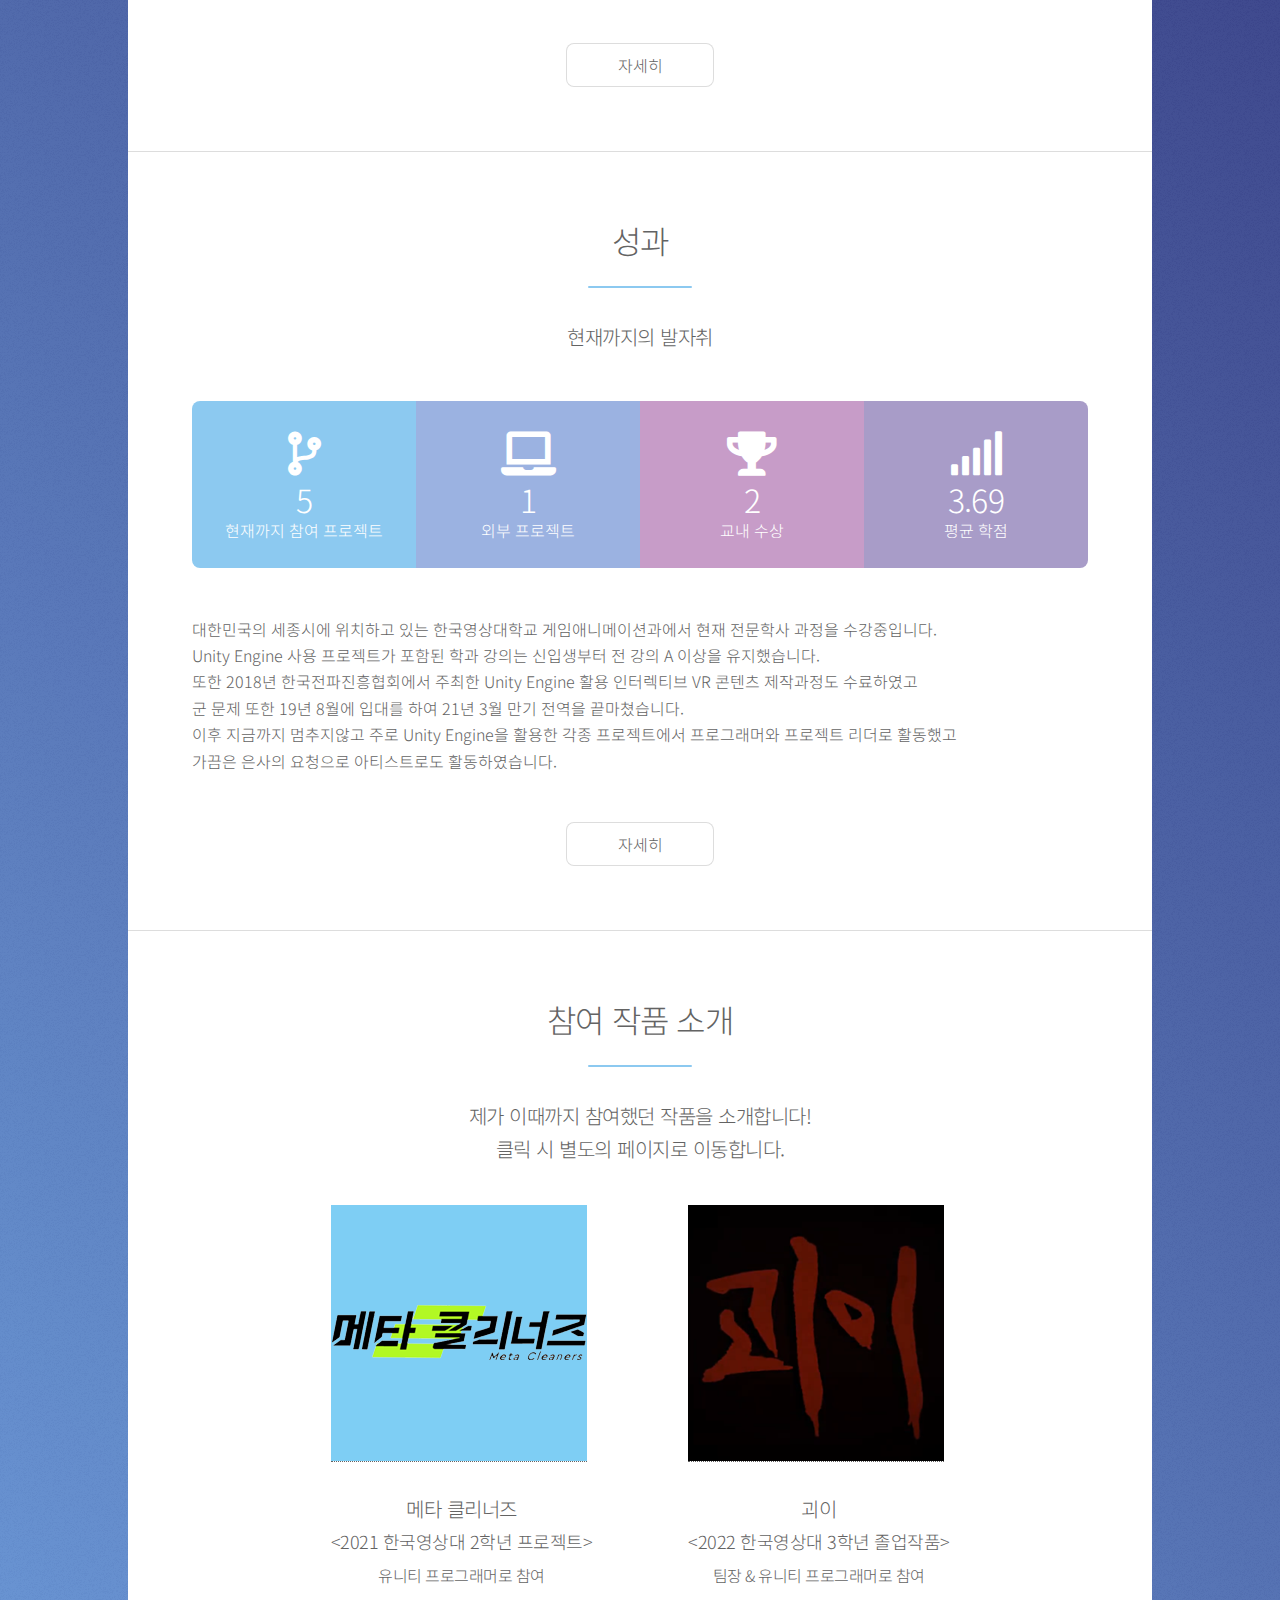
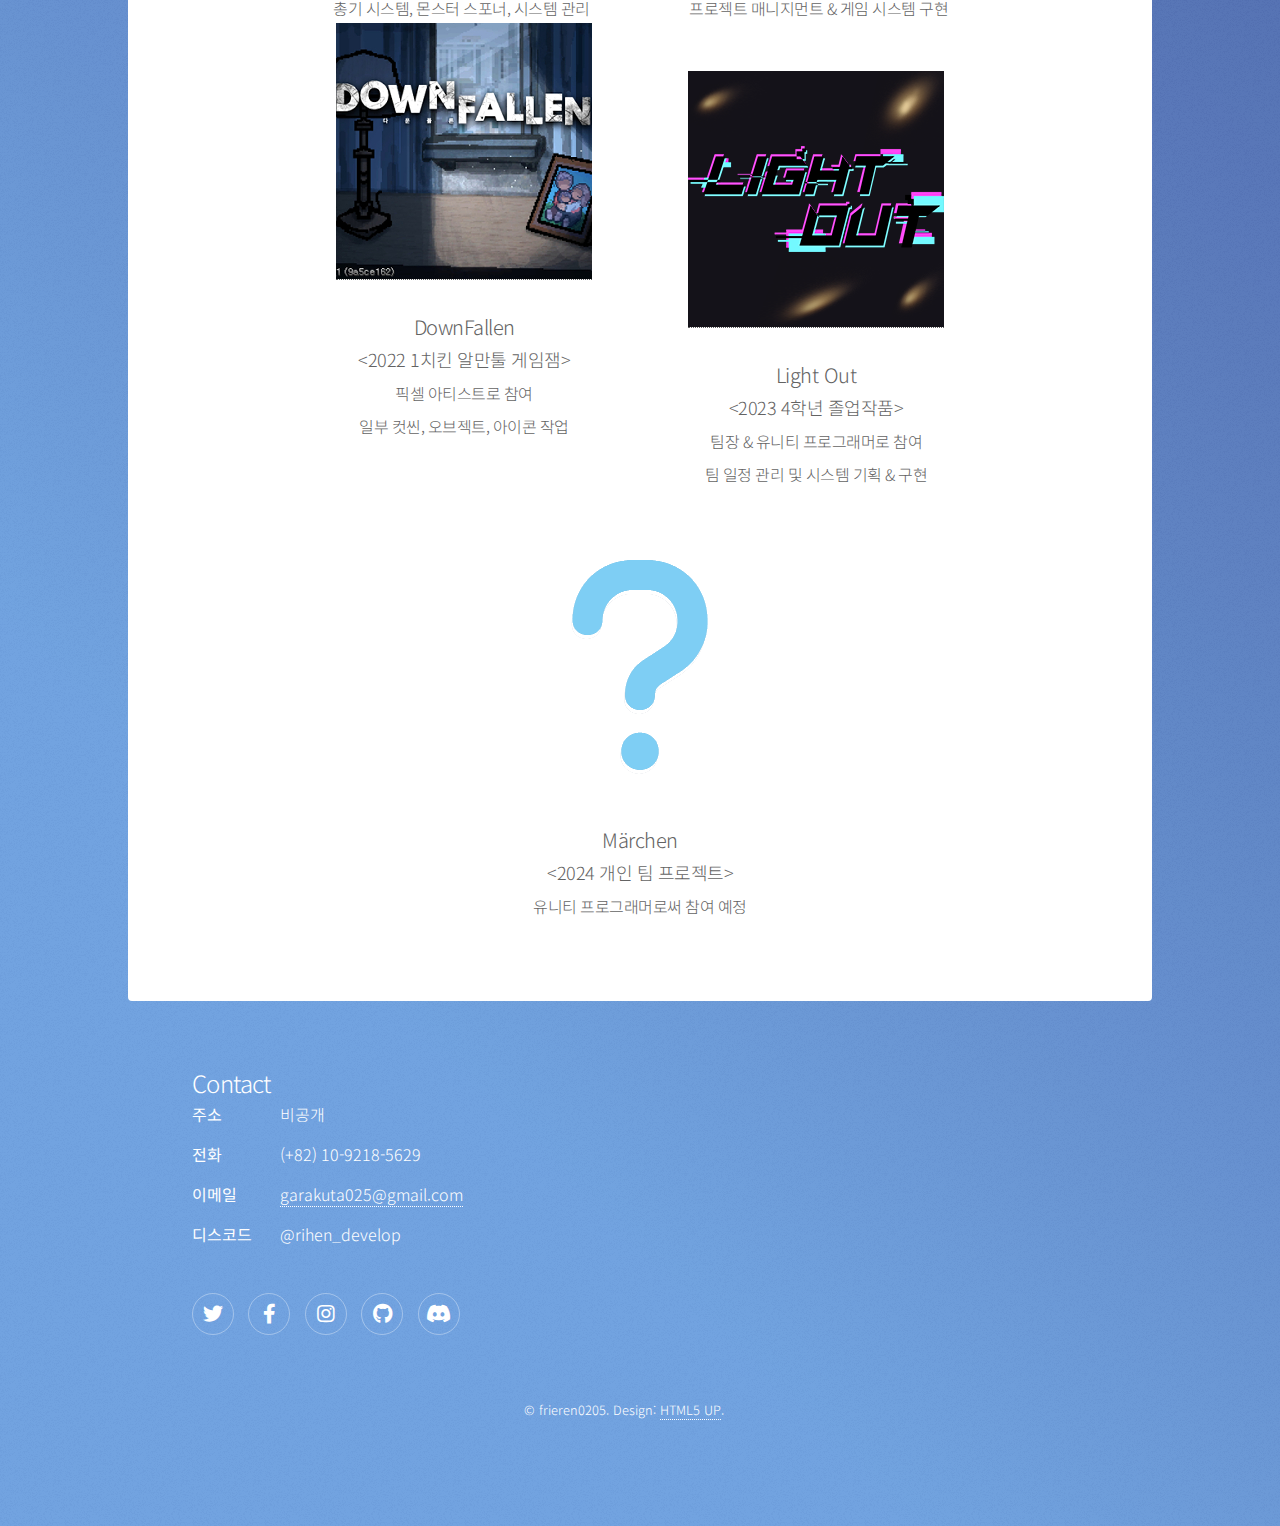
==== commit b549c3c6: "아트 << 빼볼값욥.." ====
--- a/index.html
+++ b/index.html
@@ -110,11 +110,11 @@
 								<ul class="statistics">
 									<li class="style5">
 										<span class="icon solid fa-code-branch"></span>
-										<strong>7</strong> 현재까지 참여 프로젝트
+										<strong>5</strong> 현재까지 참여 프로젝트
 									</li>
 									<li class="style4">
 										<span class="icon solid fa-laptop"></span>
-										<strong>3</strong> 외부 프로젝트
+										<strong>1</strong> 외부 프로젝트
 									</li>
 									<li class="style2">
 										<span class="icon solid fa-trophy"></span>
@@ -122,7 +122,7 @@
 									</li>
 									<li class="style3">
 										<span class="icon solid fa-signal"></span>
-										<strong>3.5+</strong> 평균 학점
+										<strong>3.69</strong> 평균 학점
 									</li>
 									<!-- <li class="style5">
 										<span class="icon fa-gem"></span>
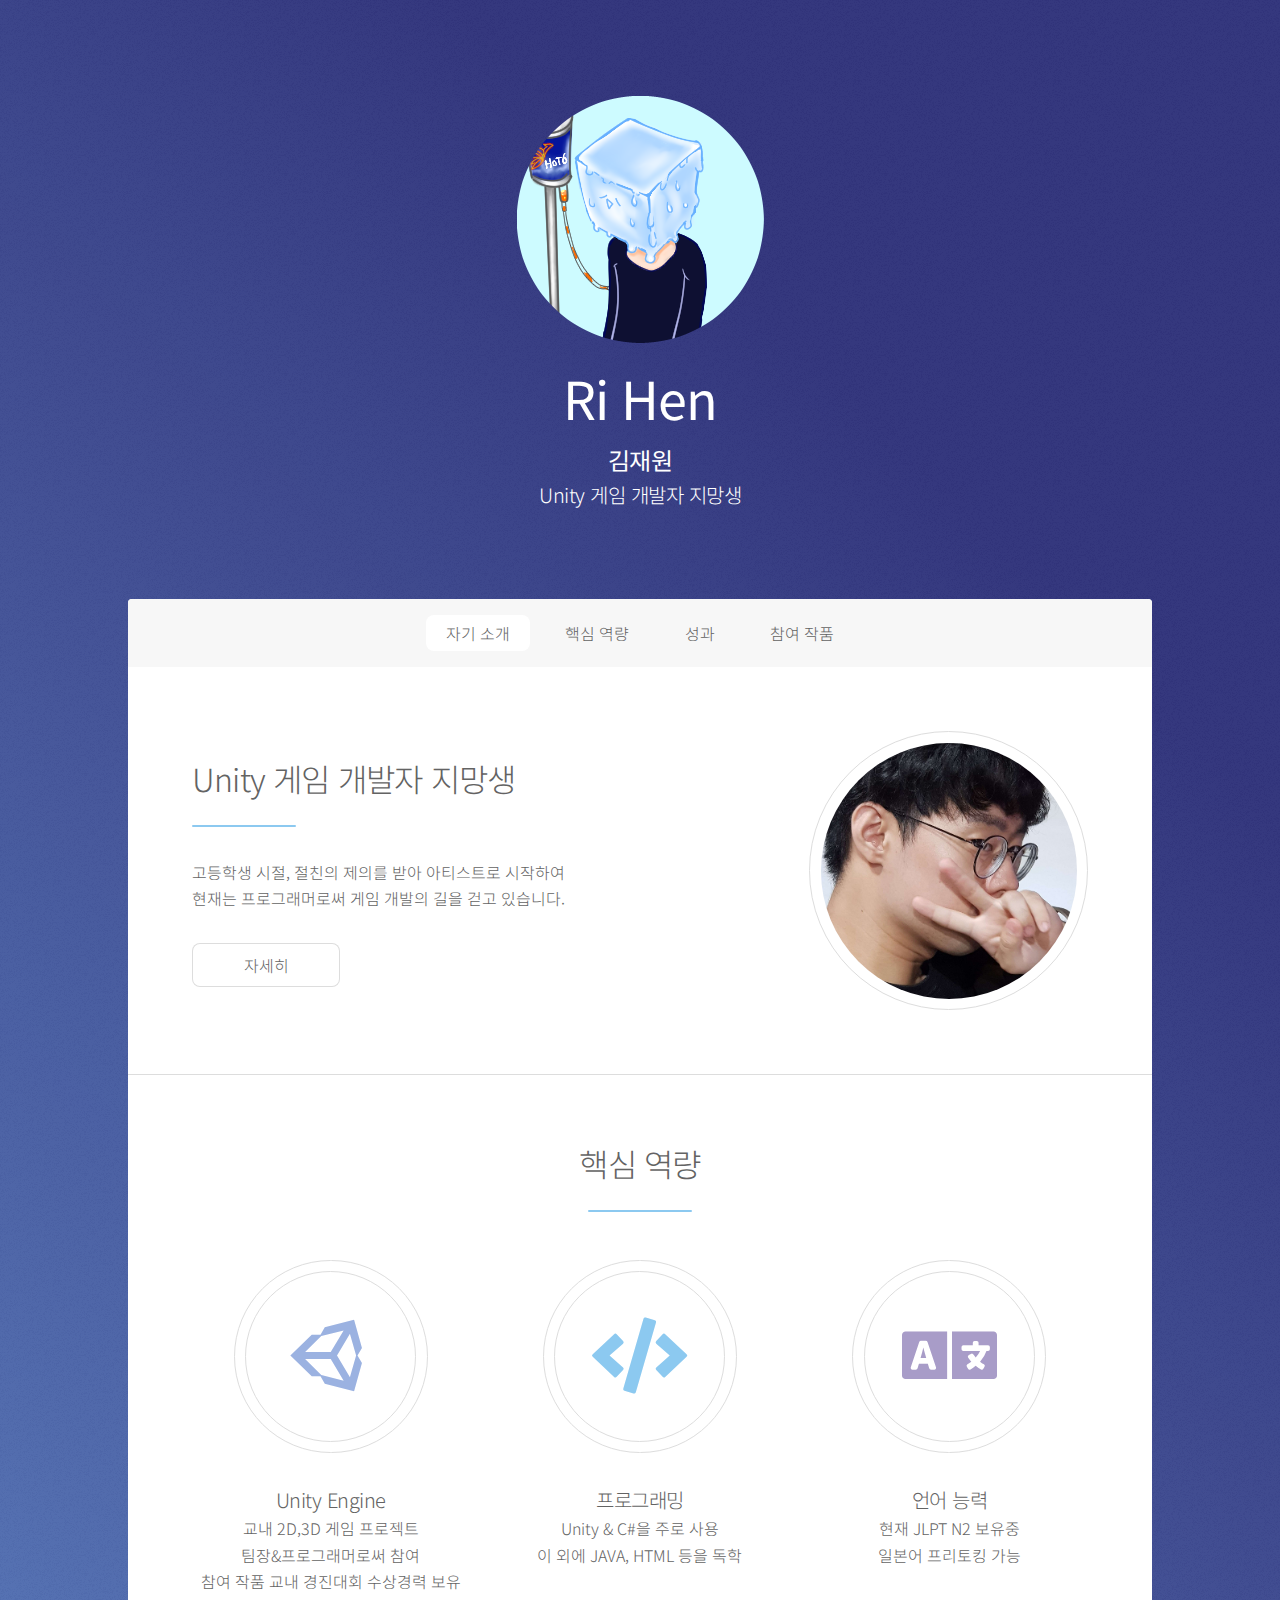
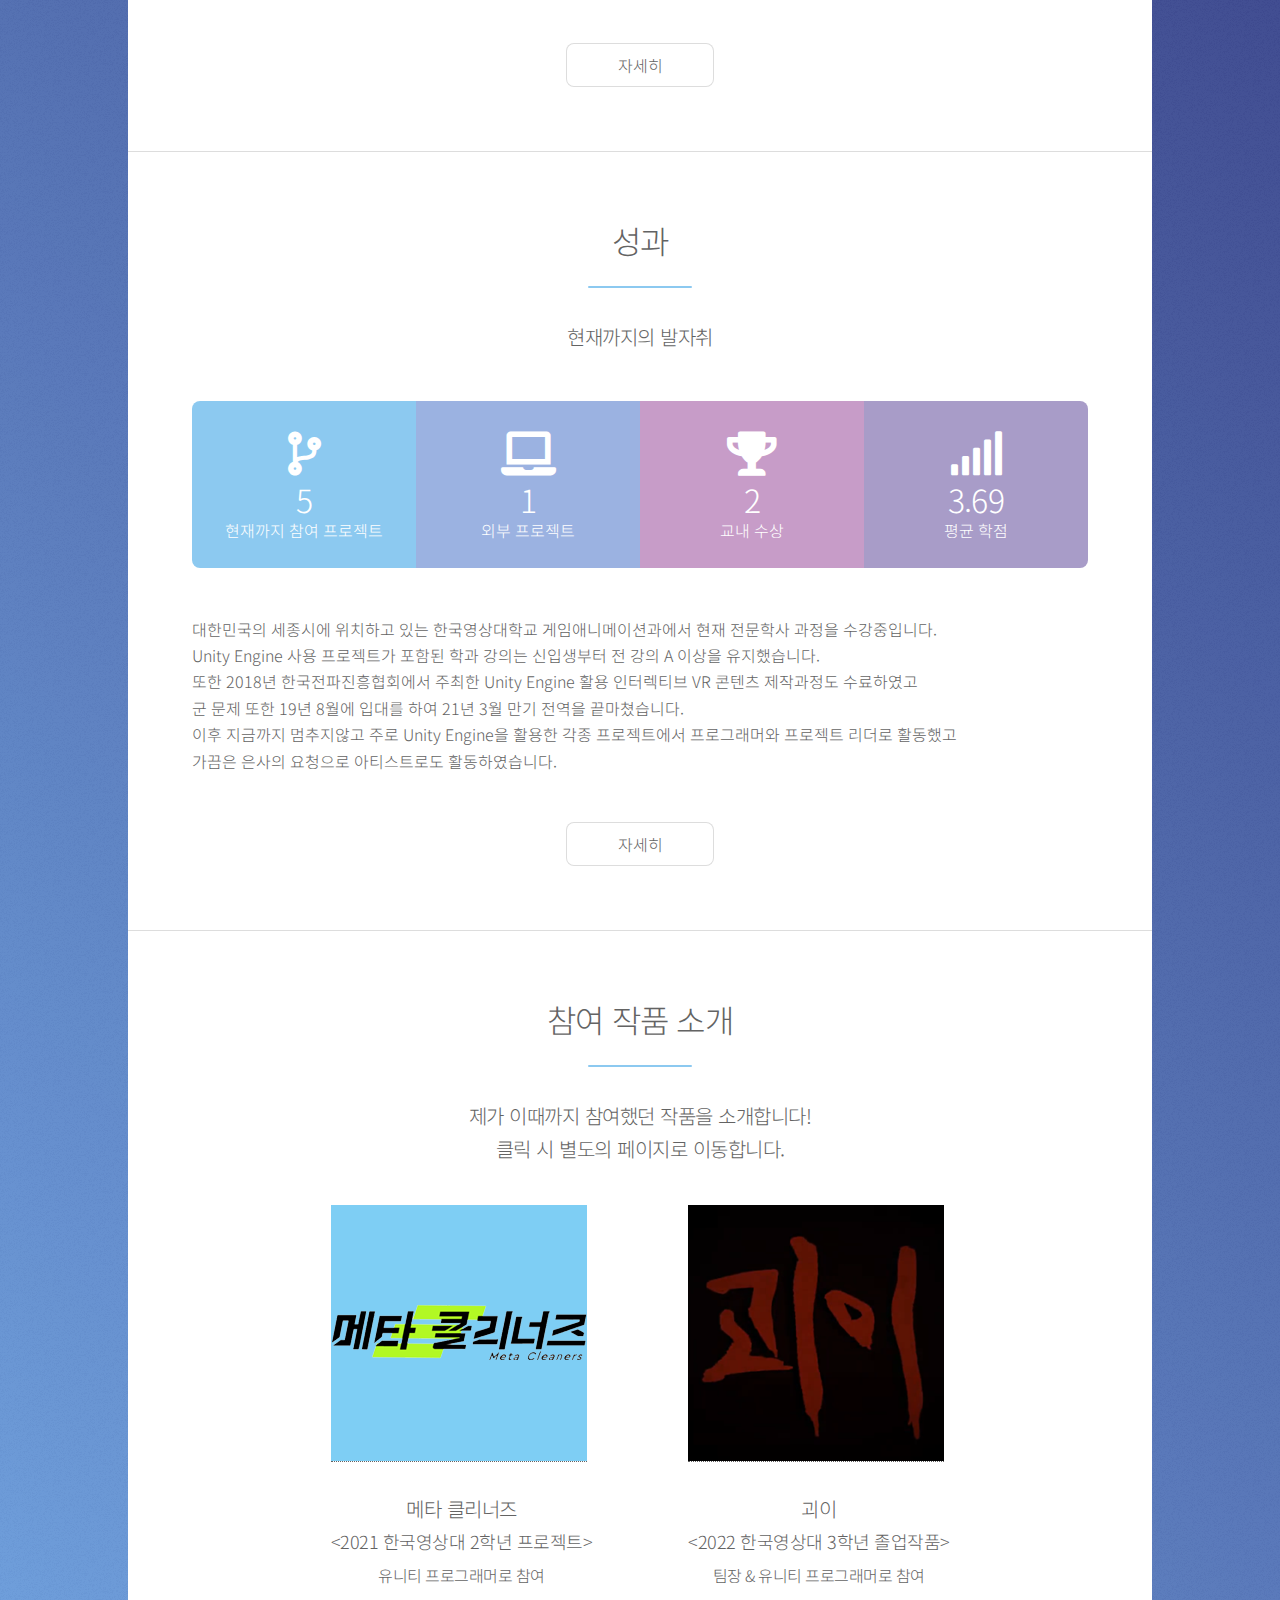
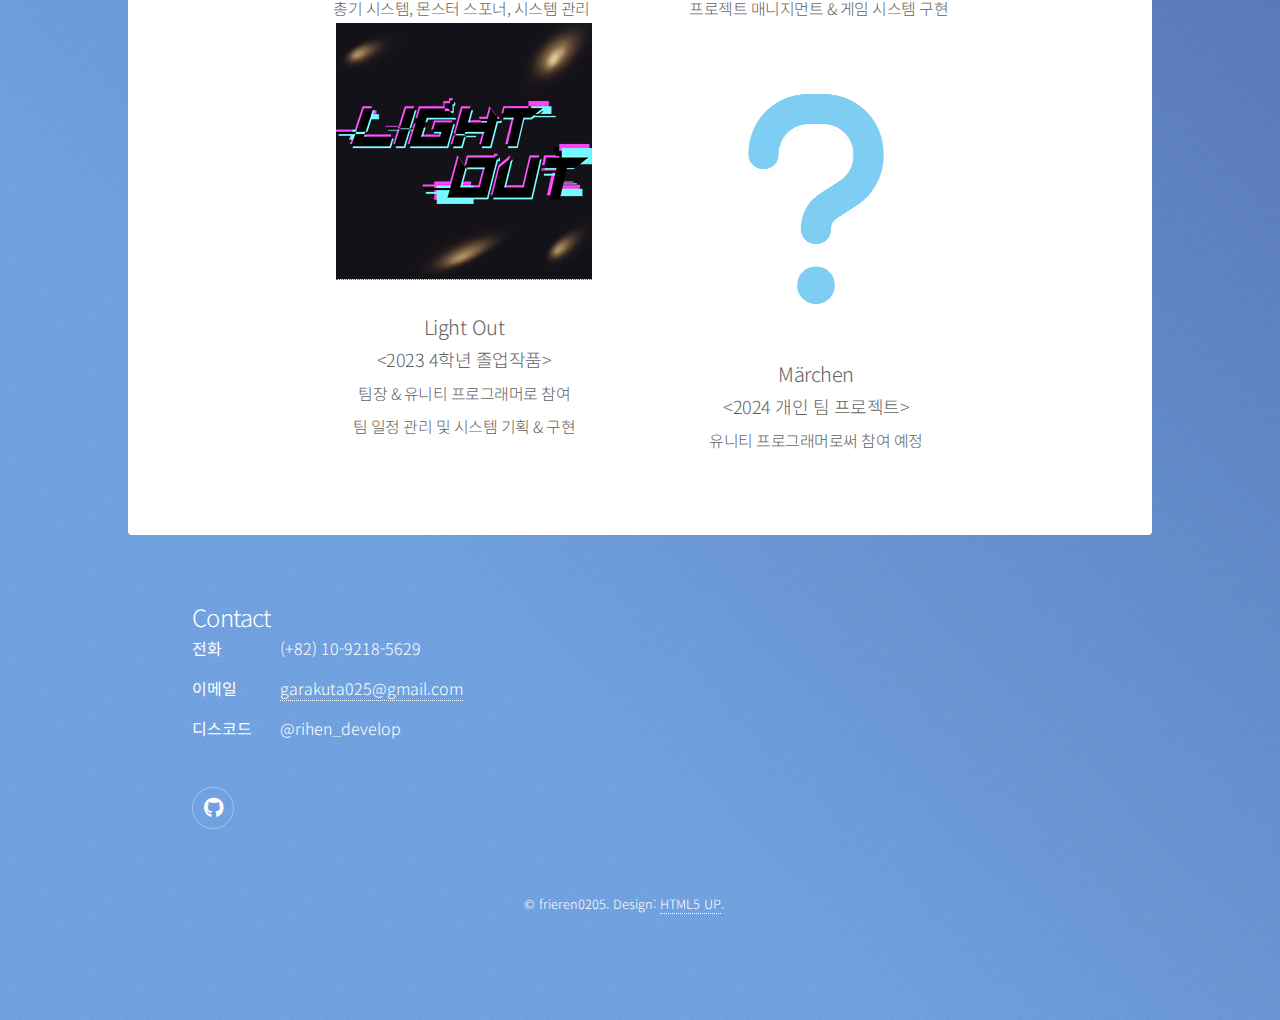
==== commit 79c2746d: "2023_11_14" ====
--- a/index.html
+++ b/index.html
@@ -73,17 +73,25 @@
 											<br>참여 작품 교내 경진대회 수상경력 보유
 										</p>
 									</li>
-									<li>
+									<!-- <li> 아트는 빼자
 										<span class="icon solid major style5 fa-palette"></span>
 										<h3>2D 아트</h3>
 										<p>Clip Studio & Aseprite 사용가능
 											<br>2D & Pixel아트로도 프로젝트 참여
 											<br>현재는 취미로만 하고 있습니다.
 										</p>
+									</li> -->
+									<li>
+										<span class="icon solid major style5 fa-code"></span>
+										<h3>프로그래밍</h3>
+										<p>
+											Unity & C#을 주로 사용
+											<br>이 외에 JAVA, HTML 등을 독학
+										</p>
 									</li>
 									<li>
 										<span class="icon solid major style3 fa-language"></span>
-										<h3>언어능력</h3>
+										<h3>언어 능력</h3>
 										<p>
 											현재 JLPT N2 보유중
 											<br>일본어 프리토킹 가능
@@ -176,7 +184,7 @@
 												</font>
 											</p>
 										</li>
-										<li>
+										<!-- <li>
 											<span class="image spotlight"><a href="https://store.steampowered.com/app/2153920/DOWNFALLEN/" target="_blank" rel="noopener noreferrer"><img src="images/DownFallen.jpg" alt=""/></a></span>
 											<h3>DownFallen</h3>
 											<p><font size=4.5>&lt;2022 1치킨 알만툴 게임잼&gt; </font>
@@ -185,7 +193,7 @@
 												<br>일부 컷씬, 오브젝트, 아이콘 작업
 												</font>
 											</p>
-										</li>
+										</li> -->
 										<li id="Light Out">
 											<span class="image spotlight"><a href="https://frieren0205.github.io/Team_Lucy_page/" target="_blank" rel="noopener noreferrer"><img src="images/Light_Out.png" alt=""/></a></span>
 											<h3>Light Out</h3>
@@ -216,8 +224,6 @@
 						<section>
 							<h2>Contact</h2>
 							<dl class="alt">
-								<dt>주소</dt>
-								<dd>비공개</dd>
 								<dt>전화</dt>
 								<dd>(+82) 10-9218-5629</dd>
 								<dt>이메일</dt>
@@ -226,11 +232,11 @@
 								<dd>@rihen_develop</dd>
 							</dl>
 							<ul class="icons">
-								<li><a href="#" class="icon brands fa-twitter alt"><span class="label">Twitter</span></a></li>
+								<!-- <li><a href="#" class="icon brands fa-twitter alt"><span class="label">Twitter</span></a></li>
 								<li><a href="#" class="icon brands fa-facebook-f alt"><span class="label">Facebook</span></a></li>
-								<li><a href="#" class="icon brands fa-instagram alt"><span class="label">Instagram</span></a></li>
+								<li><a href="#" class="icon brands fa-instagram alt"><span class="label">Instagram</span></a></li> -->
 								<li><a href="#" class="icon brands fa-github alt"><span class="label">GitHub</span></a></li>
-								<li><a href="" class="icon brands fa-discord alt"><span class="label">Dribbble</span></a></li>
+								<!-- <li><a href="" class="icon brands fa-discord alt"><span class="label">Dribbble</span></a></li> -->
 							</ul>
 						</section>
 						<p class="copyright">&copy; frieren0205. Design: <a href="https://html5up.net">HTML5 UP</a>.</p>
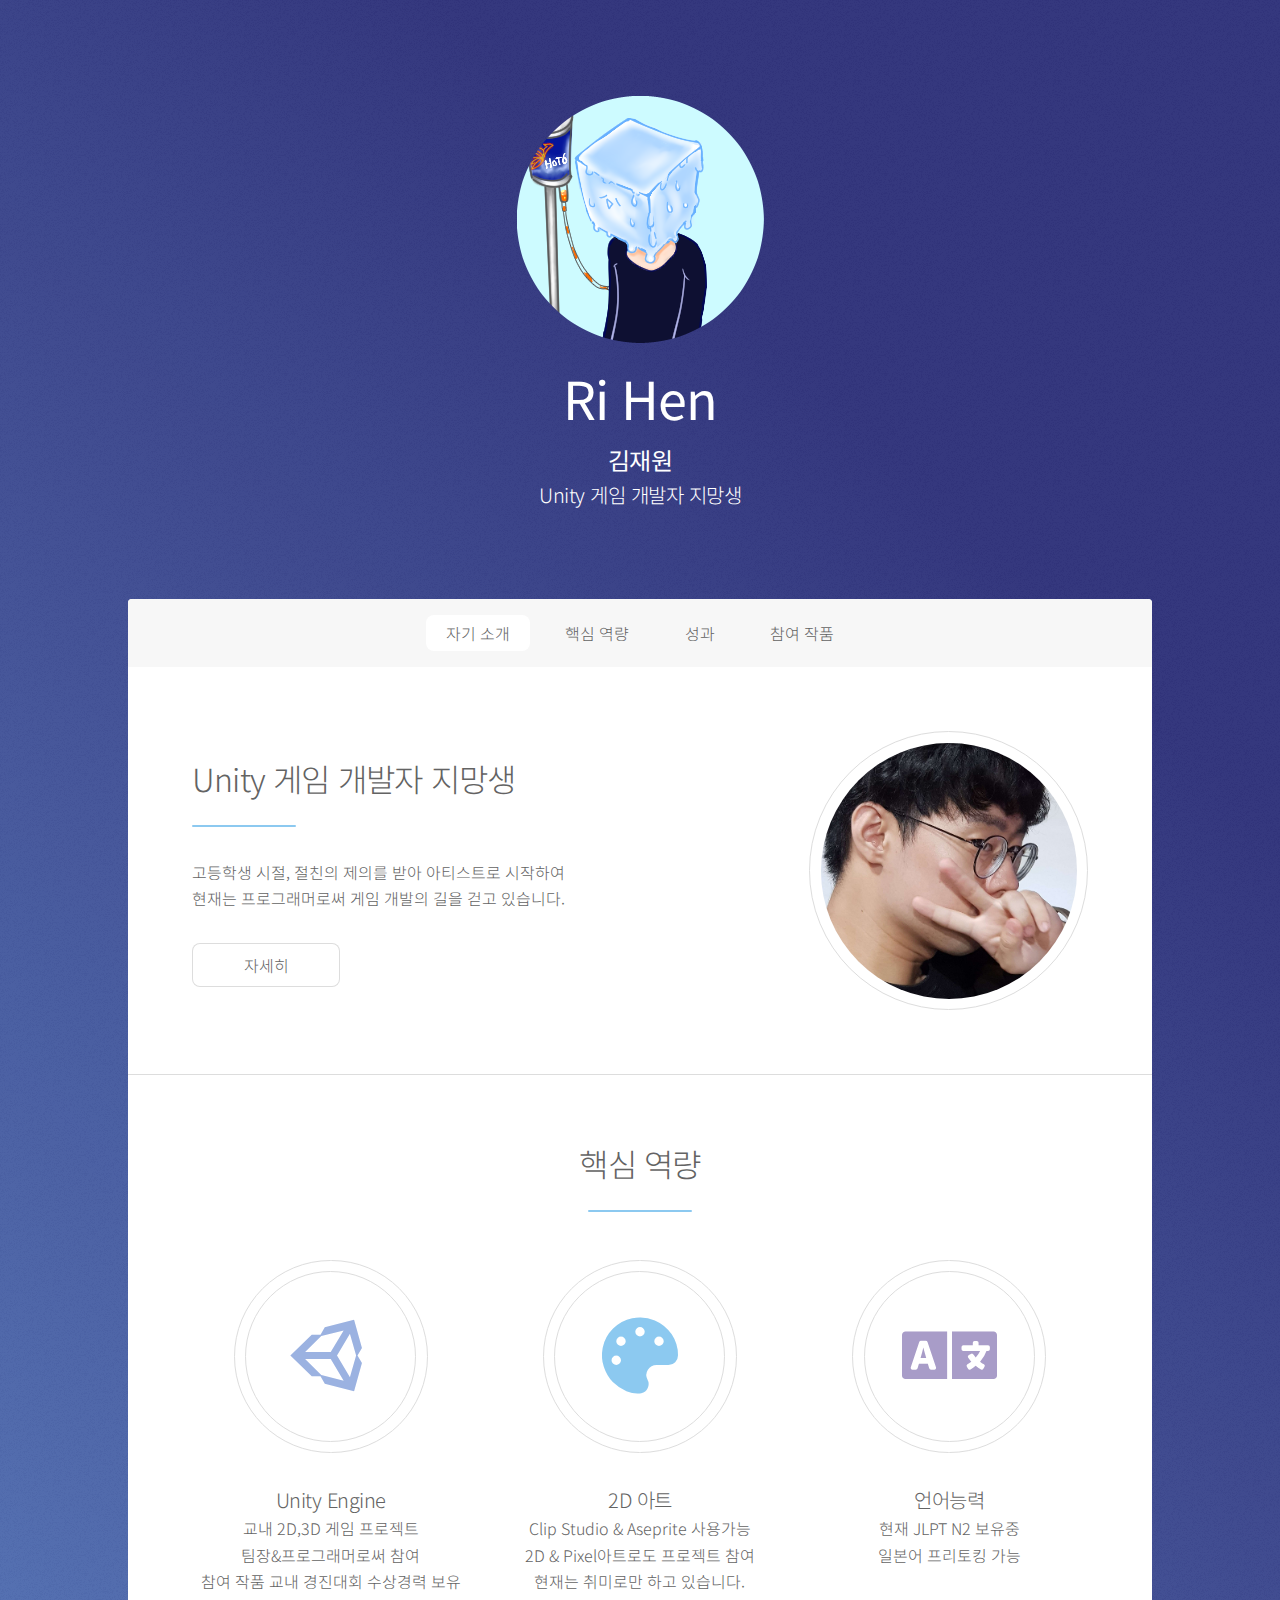
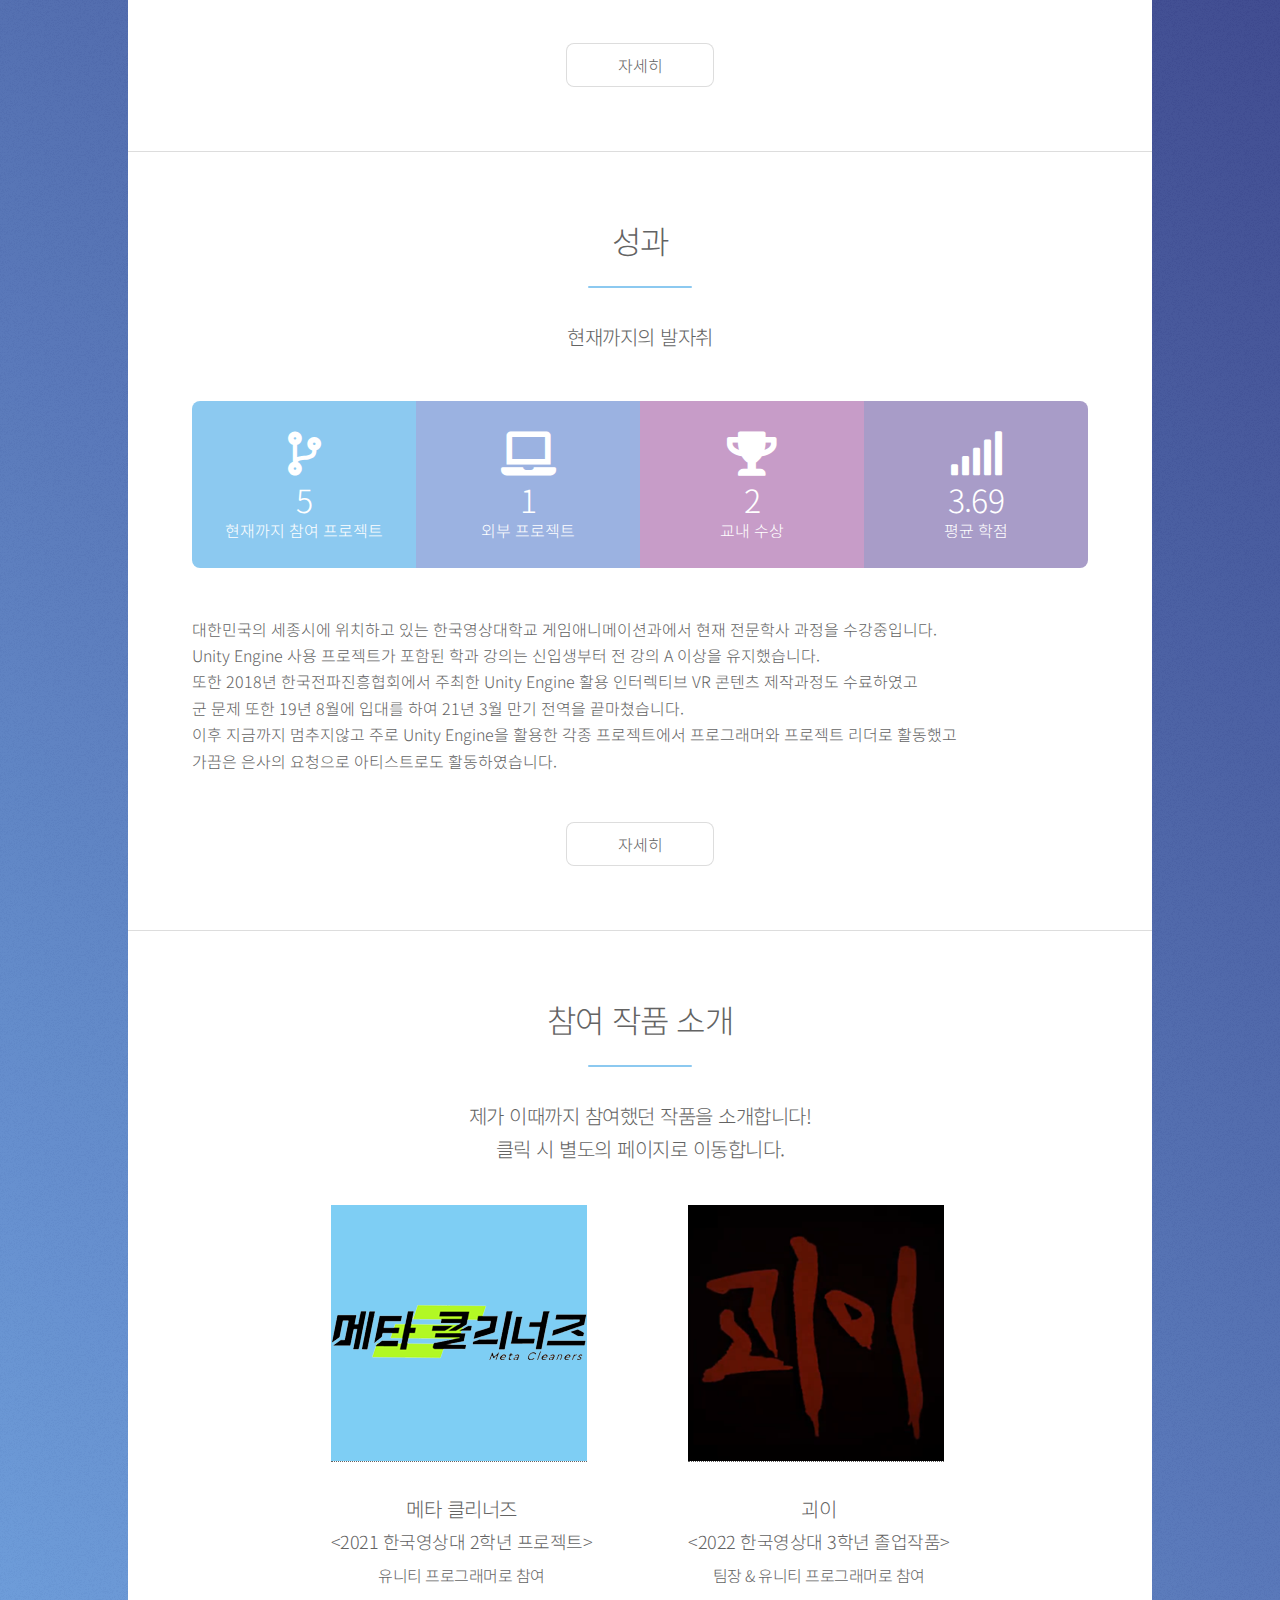
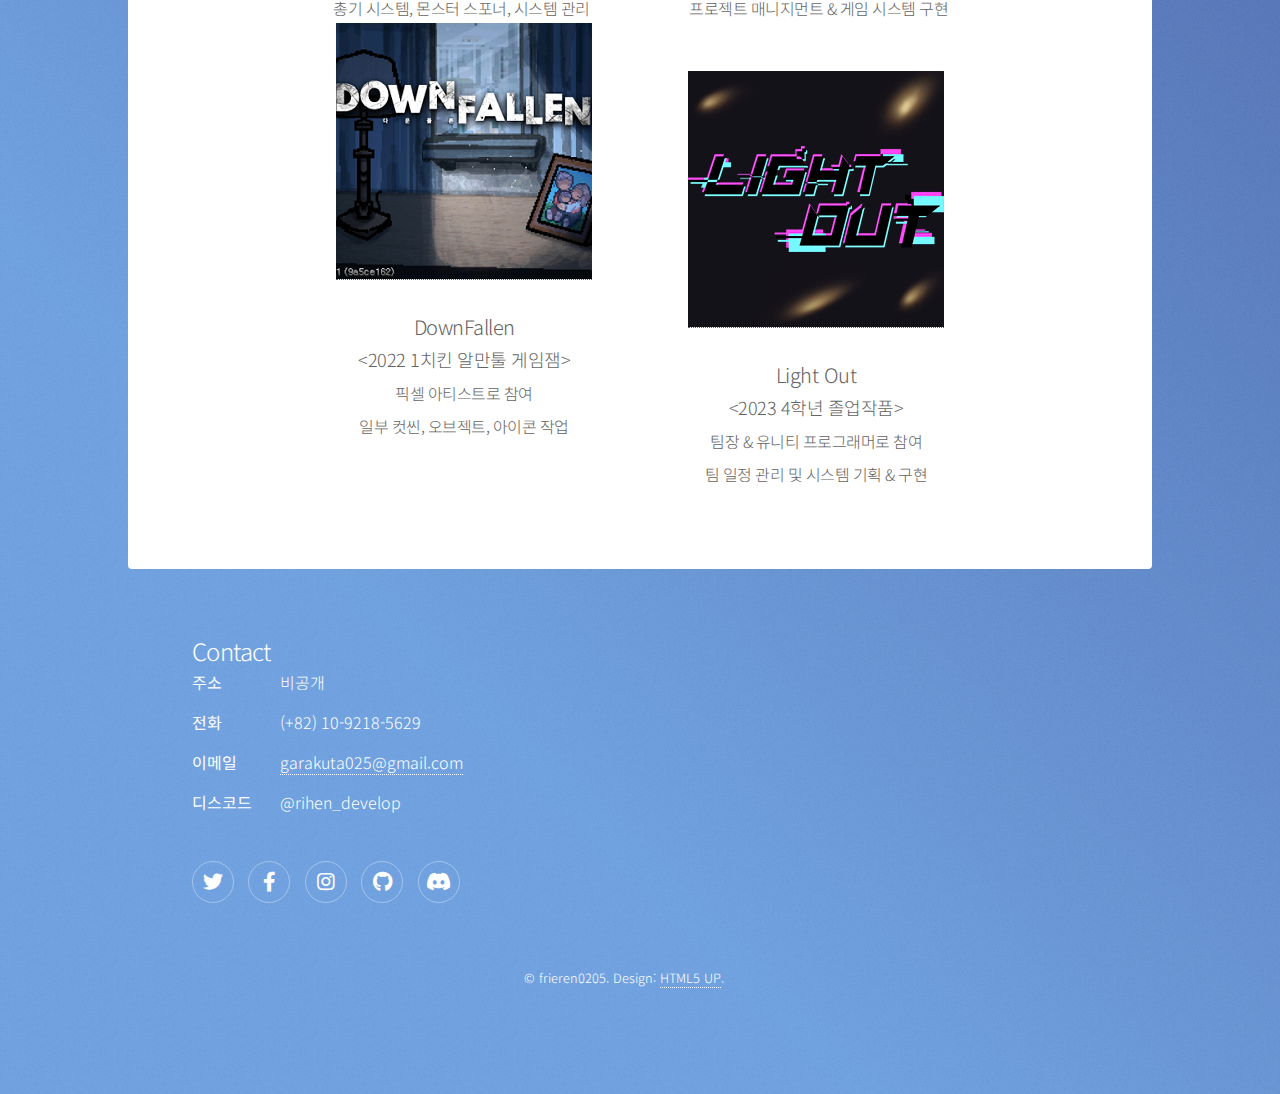
==== commit 60673392: "참여 불발로 인한 프로젝트 리스트 수정" ====
--- a/index.html
+++ b/index.html
@@ -73,25 +73,17 @@
 											<br>참여 작품 교내 경진대회 수상경력 보유
 										</p>
 									</li>
-									<!-- <li> 아트는 빼자
+									<li>
 										<span class="icon solid major style5 fa-palette"></span>
 										<h3>2D 아트</h3>
 										<p>Clip Studio & Aseprite 사용가능
 											<br>2D & Pixel아트로도 프로젝트 참여
 											<br>현재는 취미로만 하고 있습니다.
 										</p>
-									</li> -->
-									<li>
-										<span class="icon solid major style5 fa-code"></span>
-										<h3>프로그래밍</h3>
-										<p>
-											Unity & C#을 주로 사용
-											<br>이 외에 JAVA, HTML 등을 독학
-										</p>
 									</li>
 									<li>
 										<span class="icon solid major style3 fa-language"></span>
-										<h3>언어 능력</h3>
+										<h3>언어능력</h3>
 										<p>
 											현재 JLPT N2 보유중
 											<br>일본어 프리토킹 가능
@@ -184,7 +176,7 @@
 												</font>
 											</p>
 										</li>
-										<!-- <li>
+										<li>
 											<span class="image spotlight"><a href="https://store.steampowered.com/app/2153920/DOWNFALLEN/" target="_blank" rel="noopener noreferrer"><img src="images/DownFallen.jpg" alt=""/></a></span>
 											<h3>DownFallen</h3>
 											<p><font size=4.5>&lt;2022 1치킨 알만툴 게임잼&gt; </font>
@@ -193,7 +185,7 @@
 												<br>일부 컷씬, 오브젝트, 아이콘 작업
 												</font>
 											</p>
-										</li> -->
+										</li>
 										<li id="Light Out">
 											<span class="image spotlight"><a href="https://frieren0205.github.io/Team_Lucy_page/" target="_blank" rel="noopener noreferrer"><img src="images/Light_Out.png" alt=""/></a></span>
 											<h3>Light Out</h3>
@@ -201,15 +193,6 @@
 												<font size=3.5>
 												<br>팀장 & 유니티 프로그래머로 참여
 												<br>팀 일정 관리 및 시스템 기획 & 구현
-												</font>
-											</p>
-										</li>
-										<li>
-											<span class="image spotlight"><img src="images/no_img.png" alt=""/></a></span>
-											<h3>Märchen</h3>
-											<p><font size=4.5>&lt;2024 개인 팀 프로젝트&gt; </font>
-												<font size=3.5>
-												<br>유니티 프로그래머로써 참여 예정
 												</font>
 											</p>
 										</li>
@@ -224,6 +207,8 @@
 						<section>
 							<h2>Contact</h2>
 							<dl class="alt">
+								<dt>주소</dt>
+								<dd>비공개</dd>
 								<dt>전화</dt>
 								<dd>(+82) 10-9218-5629</dd>
 								<dt>이메일</dt>
@@ -232,11 +217,11 @@
 								<dd>@rihen_develop</dd>
 							</dl>
 							<ul class="icons">
-								<!-- <li><a href="#" class="icon brands fa-twitter alt"><span class="label">Twitter</span></a></li>
+								<li><a href="#" class="icon brands fa-twitter alt"><span class="label">Twitter</span></a></li>
 								<li><a href="#" class="icon brands fa-facebook-f alt"><span class="label">Facebook</span></a></li>
-								<li><a href="#" class="icon brands fa-instagram alt"><span class="label">Instagram</span></a></li> -->
+								<li><a href="#" class="icon brands fa-instagram alt"><span class="label">Instagram</span></a></li>
 								<li><a href="#" class="icon brands fa-github alt"><span class="label">GitHub</span></a></li>
-								<!-- <li><a href="" class="icon brands fa-discord alt"><span class="label">Dribbble</span></a></li> -->
+								<li><a href="" class="icon brands fa-discord alt"><span class="label">Dribbble</span></a></li>
 							</ul>
 						</section>
 						<p class="copyright">&copy; frieren0205. Design: <a href="https://html5up.net">HTML5 UP</a>.</p>
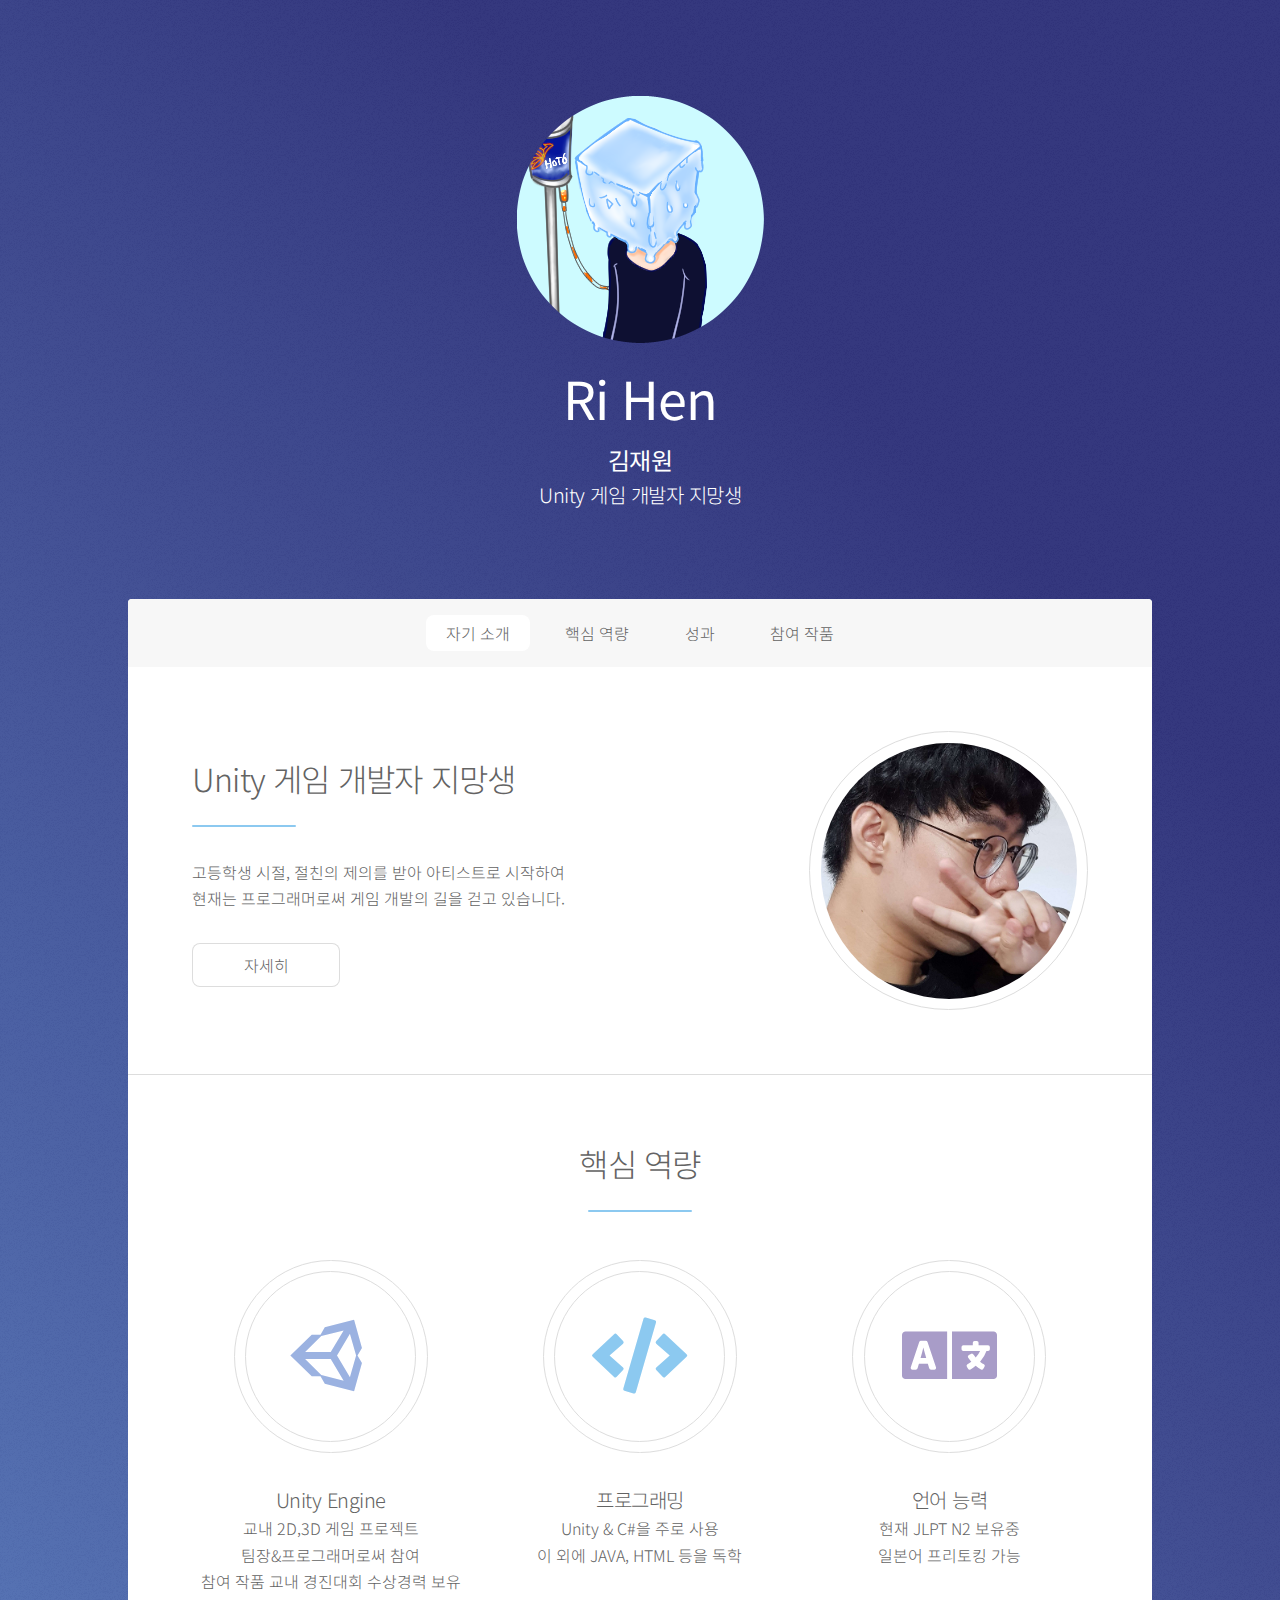
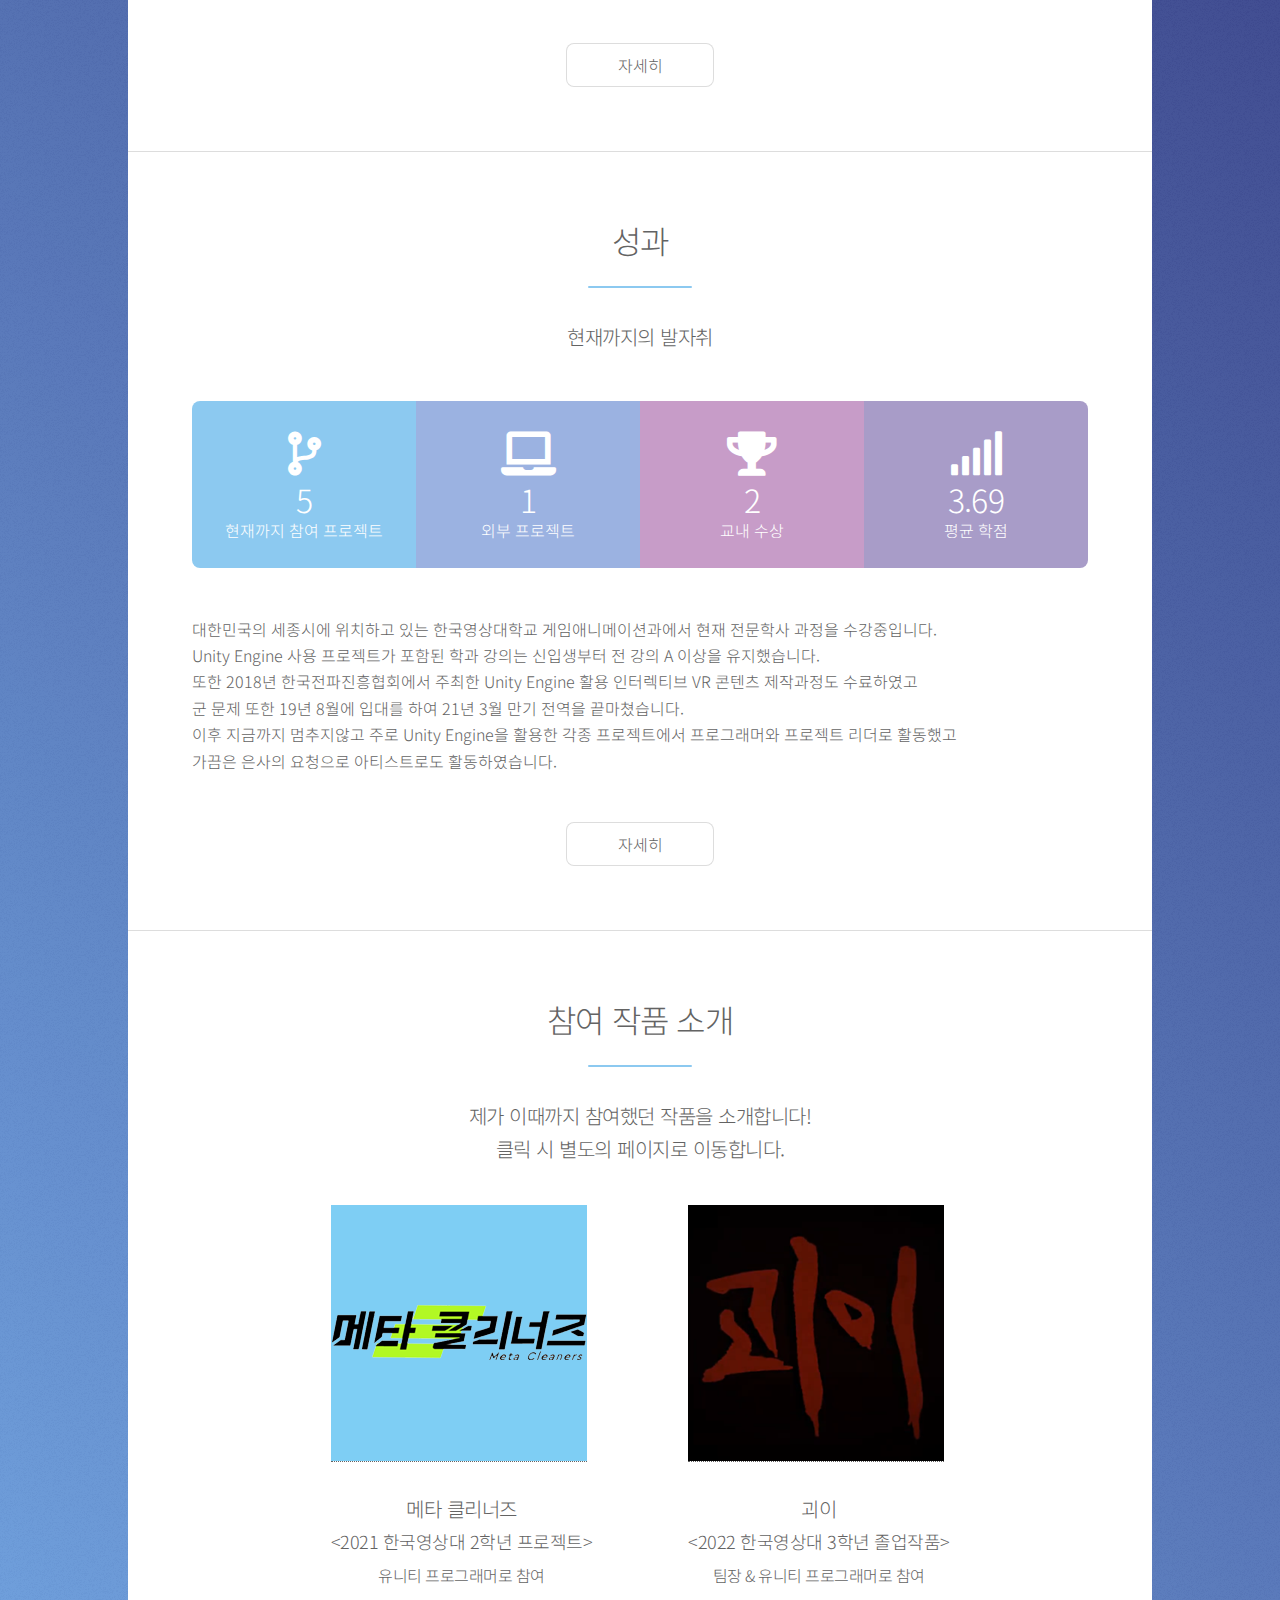
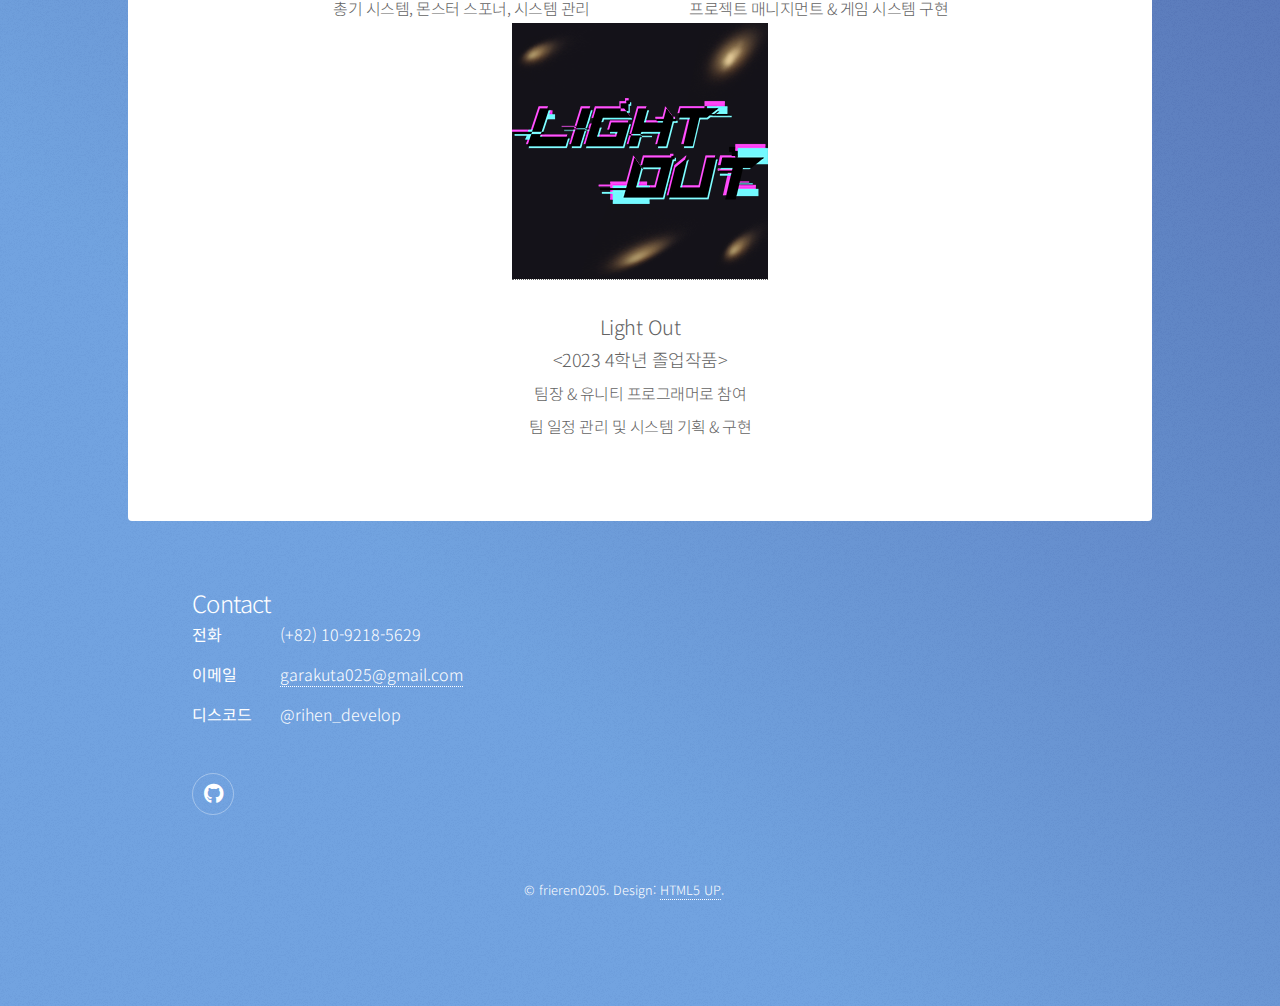
==== commit 385b438c: "Merge branch 'main' of https://github.com/Frieren0205/Portfolio" ====
--- a/index.html
+++ b/index.html
@@ -73,17 +73,25 @@
 											<br>참여 작품 교내 경진대회 수상경력 보유
 										</p>
 									</li>
-									<li>
+									<!-- <li> 아트는 빼자
 										<span class="icon solid major style5 fa-palette"></span>
 										<h3>2D 아트</h3>
 										<p>Clip Studio & Aseprite 사용가능
 											<br>2D & Pixel아트로도 프로젝트 참여
 											<br>현재는 취미로만 하고 있습니다.
 										</p>
+									</li> -->
+									<li>
+										<span class="icon solid major style5 fa-code"></span>
+										<h3>프로그래밍</h3>
+										<p>
+											Unity & C#을 주로 사용
+											<br>이 외에 JAVA, HTML 등을 독학
+										</p>
 									</li>
 									<li>
 										<span class="icon solid major style3 fa-language"></span>
-										<h3>언어능력</h3>
+										<h3>언어 능력</h3>
 										<p>
 											현재 JLPT N2 보유중
 											<br>일본어 프리토킹 가능
@@ -176,7 +184,7 @@
 												</font>
 											</p>
 										</li>
-										<li>
+										<!-- <li>
 											<span class="image spotlight"><a href="https://store.steampowered.com/app/2153920/DOWNFALLEN/" target="_blank" rel="noopener noreferrer"><img src="images/DownFallen.jpg" alt=""/></a></span>
 											<h3>DownFallen</h3>
 											<p><font size=4.5>&lt;2022 1치킨 알만툴 게임잼&gt; </font>
@@ -185,7 +193,7 @@
 												<br>일부 컷씬, 오브젝트, 아이콘 작업
 												</font>
 											</p>
-										</li>
+										</li> -->
 										<li id="Light Out">
 											<span class="image spotlight"><a href="https://frieren0205.github.io/Team_Lucy_page/" target="_blank" rel="noopener noreferrer"><img src="images/Light_Out.png" alt=""/></a></span>
 											<h3>Light Out</h3>
@@ -207,8 +215,6 @@
 						<section>
 							<h2>Contact</h2>
 							<dl class="alt">
-								<dt>주소</dt>
-								<dd>비공개</dd>
 								<dt>전화</dt>
 								<dd>(+82) 10-9218-5629</dd>
 								<dt>이메일</dt>
@@ -217,11 +223,11 @@
 								<dd>@rihen_develop</dd>
 							</dl>
 							<ul class="icons">
-								<li><a href="#" class="icon brands fa-twitter alt"><span class="label">Twitter</span></a></li>
+								<!-- <li><a href="#" class="icon brands fa-twitter alt"><span class="label">Twitter</span></a></li>
 								<li><a href="#" class="icon brands fa-facebook-f alt"><span class="label">Facebook</span></a></li>
-								<li><a href="#" class="icon brands fa-instagram alt"><span class="label">Instagram</span></a></li>
+								<li><a href="#" class="icon brands fa-instagram alt"><span class="label">Instagram</span></a></li> -->
 								<li><a href="#" class="icon brands fa-github alt"><span class="label">GitHub</span></a></li>
-								<li><a href="" class="icon brands fa-discord alt"><span class="label">Dribbble</span></a></li>
+								<!-- <li><a href="" class="icon brands fa-discord alt"><span class="label">Dribbble</span></a></li> -->
 							</ul>
 						</section>
 						<p class="copyright">&copy; frieren0205. Design: <a href="https://html5up.net">HTML5 UP</a>.</p>
